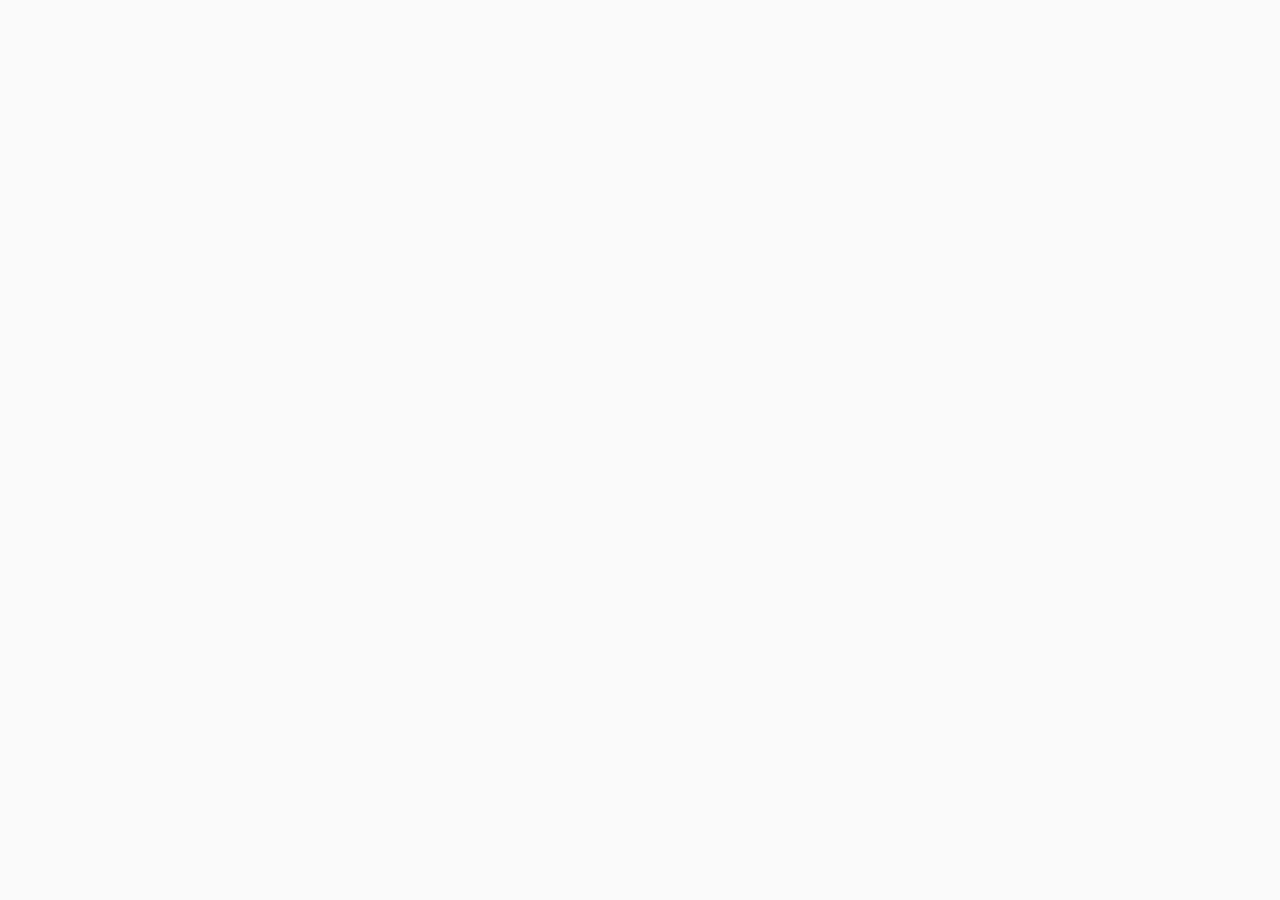
==== index.html @ c3930251 "Initial project scaffold — SG Broker Exam Study App Vanilla JS SPA for studying Singapore insurance " ====
<!DOCTYPE html>
<html lang="en">
<head>
  <meta charset="UTF-8">
  <meta name="viewport" content="width=device-width, initial-scale=1.0, user-scalable=no">
  <meta name="robots" content="noindex, nofollow">
  <title>SG Broker Exam — BCP & ComGI Study App</title>
  <link rel="stylesheet" href="css/themes.css">
  <link rel="stylesheet" href="css/main.css">
  <link rel="stylesheet" href="css/components.css">
  <link rel="stylesheet" href="css/quiz.css">
  <link rel="stylesheet" href="css/records.css">
  <link rel="stylesheet" href="css/mrt.css">
</head>
<body>
  <div id="app"></div>

  <!-- Core -->
  <script type="module" src="js/app.js"></script>
</body>
</html>
---- css/themes.css ----
/* ===== Color Tokens ===== */
:root {
  /* Singapore-inspired palette */
  --c-primary: #e4002b;      /* SG red */
  --c-primary-light: #ff3d5a;
  --c-primary-dark: #b80023;
  --c-accent: #009cde;       /* Merlion water blue */
  --c-accent-light: #4db8e8;
  --c-gold: #f5a623;         /* Hawker reward gold */
  --c-success: #28a745;
  --c-danger: #dc3545;
  --c-warning: #ffc107;

  /* Neutrals */
  --c-bg: #fafafa;
  --c-surface: #ffffff;
  --c-surface-alt: #f0f2f5;
  --c-text: #1a1a2e;
  --c-text-secondary: #555;
  --c-border: #ddd;
  --c-shadow: rgba(0,0,0,0.08);

  /* MRT line colors */
  --mrt-red: #e4002b;
  --mrt-green: #009645;
  --mrt-purple: #9e28b4;
  --mrt-yellow: #faa61a;
  --mrt-blue: #005da2;
  --mrt-brown: #9d5b25;

  /* Spacing */
  --sp-xs: 4px;
  --sp-sm: 8px;
  --sp-md: 16px;
  --sp-lg: 24px;
  --sp-xl: 32px;

  /* Radius */
  --radius: 8px;
  --radius-lg: 16px;

  /* Transition */
  --transition: 0.2s ease;
}

/* Dark mode */
[data-theme="dark"] {
  --c-bg: #0f0f1a;
  --c-surface: #1a1a2e;
  --c-surface-alt: #25253e;
  --c-text: #e8e8f0;
  --c-text-secondary: #aaa;
  --c-border: #333;
  --c-shadow: rgba(0,0,0,0.3);
}
---- css/main.css ----
/* ===== Reset & Base ===== */
*, *::before, *::after { box-sizing: border-box; margin: 0; padding: 0; }

body {
  font-family: 'Segoe UI', -apple-system, BlinkMacSystemFont, sans-serif;
  background: var(--c-bg);
  color: var(--c-text);
  line-height: 1.6;
  min-height: 100dvh;
  user-select: none;
  -webkit-user-select: none;
}

input, textarea, select { user-select: text; -webkit-user-select: text; }

#app {
  max-width: 480px;
  margin: 0 auto;
  padding: var(--sp-md);
  padding-bottom: 80px;
}

a { color: var(--c-accent); text-decoration: none; }

/* ===== Typography ===== */
h1 { font-size: 1.5rem; font-weight: 700; margin-bottom: var(--sp-md); }
h2 { font-size: 1.2rem; font-weight: 600; margin-bottom: var(--sp-sm); }
h3 { font-size: 1rem; font-weight: 600; margin-bottom: var(--sp-xs); }

/* ===== Buttons ===== */
.btn {
  display: inline-flex;
  align-items: center;
  justify-content: center;
  gap: var(--sp-xs);
  padding: var(--sp-sm) var(--sp-md);
  border: none;
  border-radius: var(--radius);
  font-size: 1rem;
  font-weight: 600;
  cursor: pointer;
  transition: background var(--transition), transform var(--transition);
}
.btn:active { transform: scale(0.97); }

.btn--primary { background: var(--c-primary); color: #fff; }
.btn--primary:hover { background: var(--c-primary-dark); }

.btn--accent { background: var(--c-accent); color: #fff; }

.btn--outline {
  background: transparent;
  border: 2px solid var(--c-border);
  color: var(--c-text);
}

.btn--block { display: flex; width: 100%; }

.btn--back {
  background: none;
  border: none;
  color: var(--c-text-secondary);
  font-size: 0.9rem;
  padding: var(--sp-xs) 0;
  cursor: pointer;
}

/* ===== Cards ===== */
.card {
  background: var(--c-surface);
  border-radius: var(--radius-lg);
  padding: var(--sp-lg);
  box-shadow: 0 2px 8px var(--c-shadow);
  margin-bottom: var(--sp-md);
}

/* ===== Utility ===== */
.text-center { text-align: center; }
.text-secondary { color: var(--c-text-secondary); }
.text-sm { font-size: 0.85rem; }
.mt-sm { margin-top: var(--sp-sm); }
.mt-md { margin-top: var(--sp-md); }
.mt-lg { margin-top: var(--sp-lg); }
.mb-md { margin-bottom: var(--sp-md); }
.gap-sm { gap: var(--sp-sm); }
.flex-col { display: flex; flex-direction: column; }
.flex-row { display: flex; flex-direction: row; align-items: center; }
.hidden { display: none !important; }
---- css/components.css ----
/* ===== Toast ===== */
.toast-container {
  position: fixed;
  top: var(--sp-md);
  left: 50%;
  transform: translateX(-50%);
  z-index: 9999;
  display: flex;
  flex-direction: column;
  gap: var(--sp-sm);
  pointer-events: none;
}
.toast {
  background: var(--c-surface);
  color: var(--c-text);
  padding: var(--sp-sm) var(--sp-md);
  border-radius: var(--radius);
  box-shadow: 0 4px 12px var(--c-shadow);
  font-size: 0.9rem;
  opacity: 0;
  transform: translateY(-10px);
  transition: opacity 0.3s, transform 0.3s;
}
.toast--visible { opacity: 1; transform: translateY(0); }
.toast--success { border-left: 4px solid var(--c-success); }
.toast--error { border-left: 4px solid var(--c-danger); }
.toast--info { border-left: 4px solid var(--c-accent); }

/* ===== Modal ===== */
.modal-overlay {
  position: fixed;
  inset: 0;
  background: rgba(0,0,0,0.5);
  display: flex;
  align-items: center;
  justify-content: center;
  z-index: 1000;
  padding: var(--sp-md);
}
.modal {
  background: var(--c-surface);
  border-radius: var(--radius-lg);
  padding: var(--sp-lg);
  max-width: 400px;
  width: 100%;
  max-height: 80vh;
  overflow-y: auto;
}
.modal__title { font-size: 1.1rem; font-weight: 700; margin-bottom: var(--sp-md); }
.modal__actions { display: flex; gap: var(--sp-sm); margin-top: var(--sp-lg); justify-content: flex-end; }

/* ===== Timer Bar ===== */
.timer-bar {
  width: 100%;
  height: 4px;
  background: var(--c-surface-alt);
  border-radius: 2px;
  overflow: hidden;
  margin-bottom: var(--sp-sm);
}
.timer-bar__fill {
  height: 100%;
  background: var(--c-accent);
  transition: width 1s linear;
  border-radius: 2px;
}
.timer-bar__fill--warning { background: var(--c-warning); }
.timer-bar__fill--danger { background: var(--c-danger); }

/* ===== Progress Bar ===== */
.progress-bar {
  width: 100%;
  height: 8px;
  background: var(--c-surface-alt);
  border-radius: 4px;
  overflow: hidden;
}
.progress-bar__fill {
  height: 100%;
  background: var(--c-success);
  border-radius: 4px;
  transition: width var(--transition);
}

/* ===== Choice Grid (MCQ) ===== */
.choice-grid {
  display: flex;
  flex-direction: column;
  gap: var(--sp-sm);
  margin-top: var(--sp-md);
}
.choice-btn {
  display: flex;
  align-items: flex-start;
  gap: var(--sp-sm);
  padding: var(--sp-md);
  background: var(--c-surface);
  border: 2px solid var(--c-border);
  border-radius: var(--radius);
  cursor: pointer;
  text-align: left;
  font-size: 0.95rem;
  transition: border-color var(--transition), background var(--transition);
}
.choice-btn:hover { border-color: var(--c-accent); }
.choice-btn__label {
  flex-shrink: 0;
  width: 28px;
  height: 28px;
  display: flex;
  align-items: center;
  justify-content: center;
  border-radius: 50%;
  background: var(--c-surface-alt);
  font-weight: 700;
  font-size: 0.85rem;
}
.choice-btn--correct {
  border-color: var(--c-success);
  background: rgba(40,167,69,0.08);
}
.choice-btn--correct .choice-btn__label { background: var(--c-success); color: #fff; }
.choice-btn--wrong {
  border-color: var(--c-danger);
  background: rgba(220,53,69,0.08);
}
.choice-btn--wrong .choice-btn__label { background: var(--c-danger); color: #fff; }
.choice-btn--disabled { pointer-events: none; opacity: 0.7; }

/* ===== Hawker Collection ===== */
.hawker-grid {
  display: grid;
  grid-template-columns: repeat(4, 1fr);
  gap: var(--sp-sm);
}
.hawker-item {
  display: flex;
  flex-direction: column;
  align-items: center;
  gap: var(--sp-xs);
  padding: var(--sp-sm);
  border-radius: var(--radius);
  background: var(--c-surface-alt);
  font-size: 0.75rem;
  text-align: center;
  transition: transform var(--transition);
}
.hawker-item--locked { opacity: 0.3; filter: grayscale(1); }
.hawker-item__icon { font-size: 2rem; }

/* ===== Trivia Card ===== */
.trivia-card {
  background: linear-gradient(135deg, var(--c-accent), #006b9e);
  color: #fff;
  border-radius: var(--radius-lg);
  padding: var(--sp-md);
  margin-bottom: var(--sp-md);
}
.trivia-card__label {
  font-size: 0.7rem;
  text-transform: uppercase;
  letter-spacing: 1px;
  opacity: 0.8;
  margin-bottom: var(--sp-xs);
}
.trivia-card__text { font-size: 0.95rem; line-height: 1.5; }

/* ===== Glossary List ===== */
.glossary-list { list-style: none; }
.glossary-item {
  padding: var(--sp-sm) 0;
  border-bottom: 1px solid var(--c-border);
}
.glossary-item__term { font-weight: 700; color: var(--c-primary); }
.glossary-item__def { font-size: 0.9rem; color: var(--c-text-secondary); margin-top: 2px; }
.glossary-item__jp { font-size: 0.85rem; color: var(--c-accent); margin-top: 2px; }

/* ===== Search Box ===== */
.search-box {
  width: 100%;
  padding: var(--sp-sm) var(--sp-md);
  border: 2px solid var(--c-border);
  border-radius: var(--radius);
  font-size: 1rem;
  background: var(--c-surface);
  color: var(--c-text);
  outline: none;
  transition: border-color var(--transition);
}
.search-box:focus { border-color: var(--c-accent); }
---- css/quiz.css ----
/* ===== Quiz Screen ===== */
.quiz-header {
  display: flex;
  align-items: center;
  justify-content: space-between;
  margin-bottom: var(--sp-sm);
}
.quiz-header__module {
  font-size: 0.75rem;
  font-weight: 700;
  text-transform: uppercase;
  letter-spacing: 1px;
  padding: 2px 8px;
  border-radius: 4px;
  color: #fff;
}
.quiz-header__module--bcp { background: var(--mrt-blue); }
.quiz-header__module--comgi { background: var(--mrt-red); }

.quiz-header__count {
  font-size: 0.85rem;
  color: var(--c-text-secondary);
}

.quiz-question {
  font-size: 1.05rem;
  line-height: 1.6;
  margin: var(--sp-md) 0;
}

.quiz-topic {
  font-size: 0.8rem;
  color: var(--c-text-secondary);
  margin-bottom: var(--sp-xs);
}

/* ===== Explanation Panel ===== */
.explanation {
  margin-top: var(--sp-md);
  padding: var(--sp-md);
  border-radius: var(--radius);
  background: var(--c-surface-alt);
  font-size: 0.9rem;
  line-height: 1.6;
}
.explanation__title {
  font-weight: 700;
  margin-bottom: var(--sp-sm);
  display: flex;
  align-items: center;
  gap: var(--sp-xs);
}
.explanation__jp-comparison {
  margin-top: var(--sp-sm);
  padding-top: var(--sp-sm);
  border-top: 1px dashed var(--c-border);
  color: var(--c-accent);
  font-size: 0.85rem;
}
.explanation__jp-comparison::before {
  content: 'JP ';
  font-weight: 700;
}
.explanation__keywords {
  margin-top: var(--sp-sm);
  display: flex;
  flex-wrap: wrap;
  gap: var(--sp-xs);
}
.keyword-tag {
  font-size: 0.75rem;
  padding: 2px 8px;
  border-radius: 12px;
  background: var(--c-accent);
  color: #fff;
}

/* ===== Result Screen ===== */
.result-score {
  font-size: 3rem;
  font-weight: 800;
  text-align: center;
  margin: var(--sp-lg) 0;
}
.result-score--pass { color: var(--c-success); }
.result-score--fail { color: var(--c-danger); }

.result-breakdown {
  display: grid;
  grid-template-columns: 1fr 1fr;
  gap: var(--sp-sm);
  margin: var(--sp-md) 0;
}
.result-stat {
  text-align: center;
  padding: var(--sp-sm);
  border-radius: var(--radius);
  background: var(--c-surface-alt);
}
.result-stat__value { font-size: 1.5rem; font-weight: 700; }
.result-stat__label { font-size: 0.8rem; color: var(--c-text-secondary); }

/* ===== Mock Exam Timer ===== */
.exam-timer {
  position: fixed;
  top: 0;
  left: 0;
  right: 0;
  background: var(--c-surface);
  padding: var(--sp-sm) var(--sp-md);
  display: flex;
  align-items: center;
  justify-content: space-between;
  box-shadow: 0 2px 8px var(--c-shadow);
  z-index: 100;
  max-width: 480px;
  margin: 0 auto;
}
.exam-timer__time {
  font-size: 1.2rem;
  font-weight: 700;
  font-variant-numeric: tabular-nums;
}
.exam-timer__time--warning { color: var(--c-warning); }
.exam-timer__time--danger { color: var(--c-danger); animation: pulse 1s infinite; }

@keyframes pulse { 50% { opacity: 0.5; } }
---- css/records.css ----
/* ===== Records Screen ===== */
.stats-grid {
  display: grid;
  grid-template-columns: repeat(3, 1fr);
  gap: var(--sp-sm);
  margin-bottom: var(--sp-md);
}
.stat-card {
  text-align: center;
  padding: var(--sp-sm);
  border-radius: var(--radius);
  background: var(--c-surface);
  box-shadow: 0 1px 4px var(--c-shadow);
}
.stat-card__value { font-size: 1.3rem; font-weight: 700; }
.stat-card__label { font-size: 0.75rem; color: var(--c-text-secondary); }

/* ===== Topic Table ===== */
.topic-table {
  width: 100%;
  border-collapse: collapse;
  font-size: 0.85rem;
}
.topic-table th {
  text-align: left;
  padding: var(--sp-sm);
  border-bottom: 2px solid var(--c-border);
  color: var(--c-text-secondary);
  font-weight: 600;
}
.topic-table td {
  padding: var(--sp-sm);
  border-bottom: 1px solid var(--c-border);
}
.topic-table tr:hover { background: var(--c-surface-alt); }

.accuracy-bar {
  display: inline-block;
  width: 60px;
  height: 6px;
  background: var(--c-surface-alt);
  border-radius: 3px;
  overflow: hidden;
  vertical-align: middle;
  margin-left: var(--sp-xs);
}
.accuracy-bar__fill {
  height: 100%;
  border-radius: 3px;
  background: var(--c-success);
}
---- css/mrt.css ----
/* ===== MRT Progress Map ===== */
.mrt-map {
  padding: var(--sp-md) 0;
}
.mrt-line {
  margin-bottom: var(--sp-lg);
}
.mrt-line__header {
  display: flex;
  align-items: center;
  gap: var(--sp-sm);
  margin-bottom: var(--sp-sm);
}
.mrt-line__color {
  width: 12px;
  height: 12px;
  border-radius: 50%;
}
.mrt-line__name {
  font-weight: 700;
  font-size: 0.9rem;
}
.mrt-line__progress {
  font-size: 0.8rem;
  color: var(--c-text-secondary);
  margin-left: auto;
}

.mrt-stations {
  display: flex;
  align-items: center;
  position: relative;
  padding-left: 12px;
}

.mrt-track {
  position: absolute;
  left: 17px;
  top: 0;
  bottom: 0;
  width: 4px;
  background: var(--c-border);
  border-radius: 2px;
}
.mrt-track__fill {
  width: 100%;
  border-radius: 2px;
  transition: height 0.5s ease;
}

.mrt-station {
  display: flex;
  align-items: center;
  gap: var(--sp-sm);
  padding: var(--sp-sm) 0;
  padding-left: 24px;
  position: relative;
}
.mrt-station__dot {
  position: absolute;
  left: 12px;
  width: 14px;
  height: 14px;
  border-radius: 50%;
  border: 3px solid var(--c-border);
  background: var(--c-bg);
  z-index: 1;
}
.mrt-station--completed .mrt-station__dot {
  border-color: currentColor;
  background: currentColor;
}
.mrt-station--current .mrt-station__dot {
  border-color: currentColor;
  background: var(--c-bg);
  box-shadow: 0 0 0 4px rgba(0,0,0,0.1);
}
.mrt-station__name {
  font-size: 0.85rem;
  font-weight: 500;
}
.mrt-station__accuracy {
  font-size: 0.75rem;
  color: var(--c-text-secondary);
  margin-left: auto;
}
.mrt-station--completed .mrt-station__name { font-weight: 700; }
.mrt-station--locked .mrt-station__name { color: var(--c-text-secondary); }

/* Vertical layout for stations */
.mrt-stations--vertical {
  flex-direction: column;
  align-items: stretch;
}
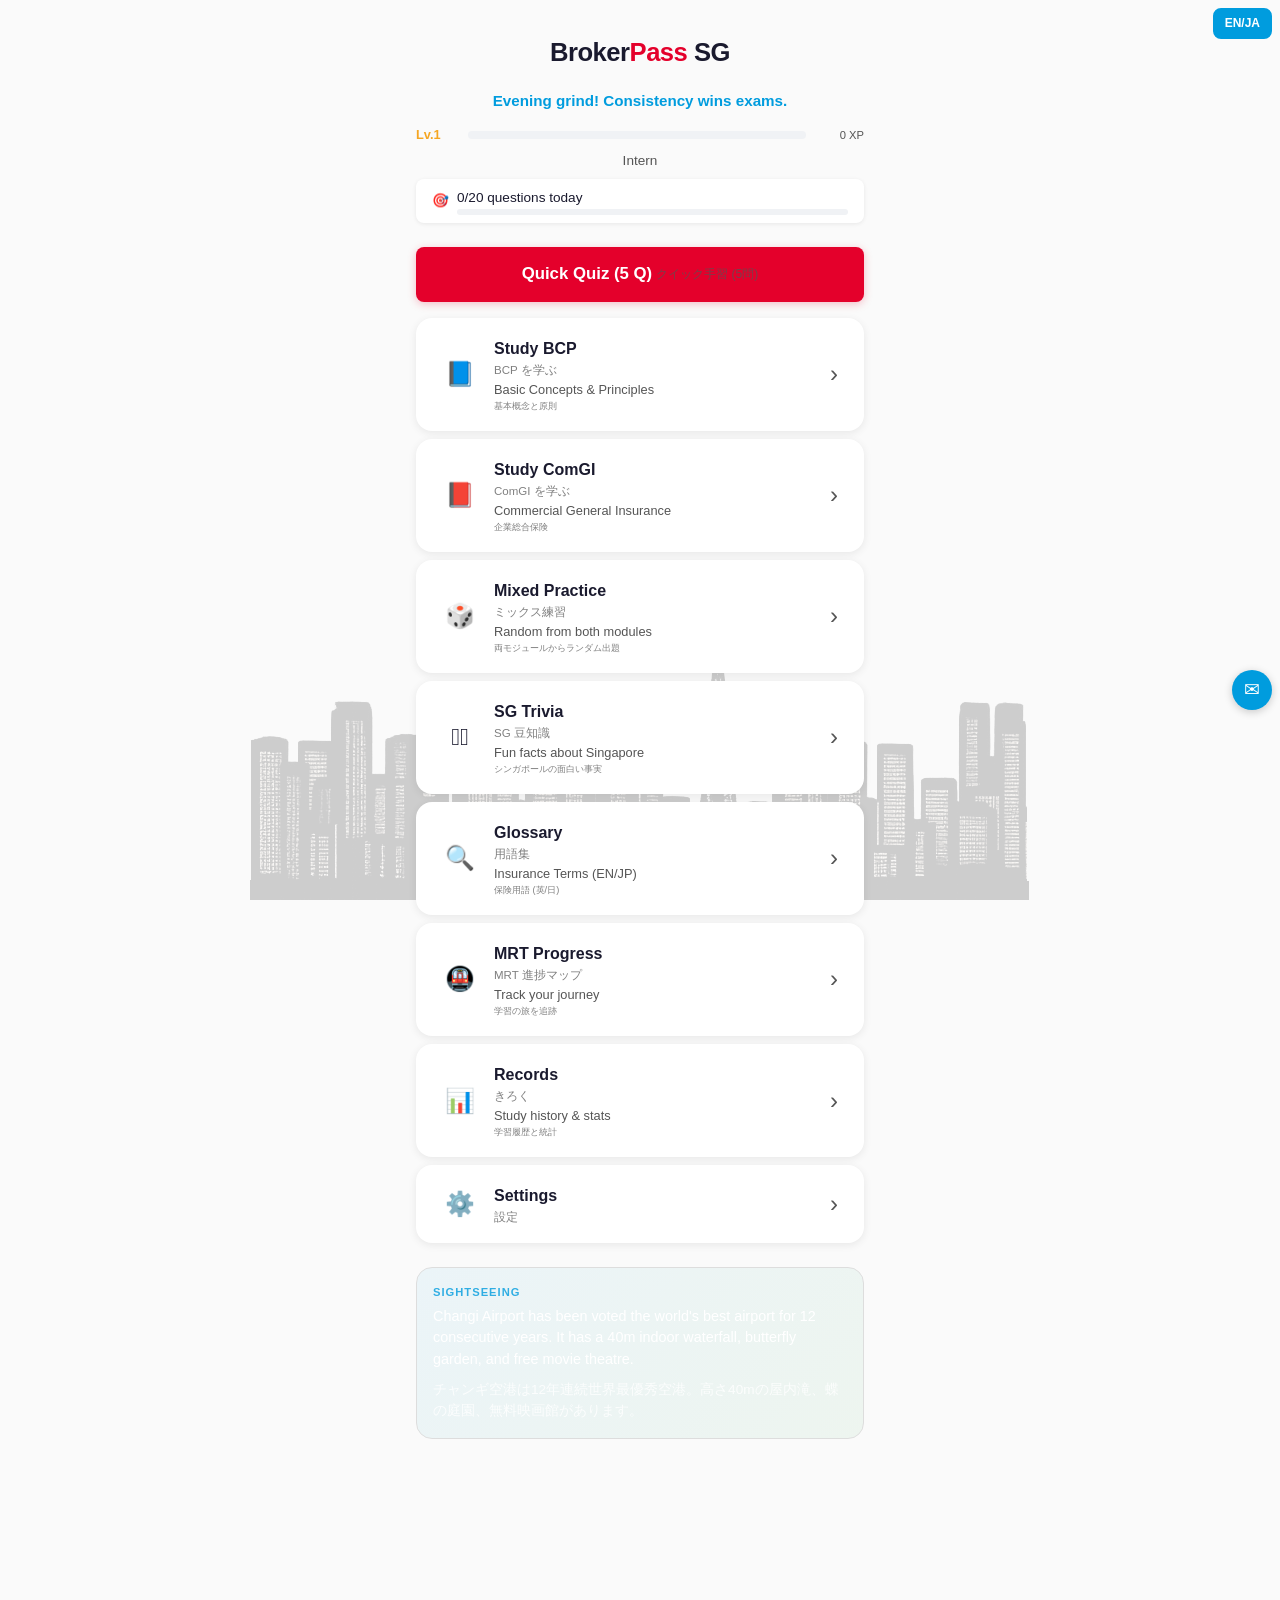
==== commit 2fcd3d92: "大規模アップデート: UI刷新・機能追加・画像演出 - 背景をSVGからPNGシルエット画像に差し替え（SG/東京スカイライン） - 飛行機・タンカーもPNG画像化、フェードイン/アウト切り替え - " ====
--- a/index.html
+++ b/index.html
@@ -11,6 +11,7 @@
   <link rel="stylesheet" href="css/quiz.css">
   <link rel="stylesheet" href="css/records.css">
   <link rel="stylesheet" href="css/mrt.css">
+  <link rel="stylesheet" href="css/cityscape.css">
 </head>
 <body>
   <div id="app"></div>
--- a/css/themes.css
+++ b/css/themes.css
@@ -43,13 +43,310 @@
   --transition: 0.2s ease;
 }
 
-/* Dark mode */
+/* ===== Dark mode — Singapore night ===== */
 [data-theme="dark"] {
-  --c-bg: #0f0f1a;
-  --c-surface: #1a1a2e;
-  --c-surface-alt: #25253e;
-  --c-text: #e8e8f0;
-  --c-text-secondary: #aaa;
-  --c-border: #333;
-  --c-shadow: rgba(0,0,0,0.3);
-}
+  --c-bg: #0d0d1a;
+  --c-surface: #1a1a30;
+  --c-surface-alt: #252540;
+  --c-text: #eeeef6;
+  --c-text-secondary: #a0a0c0;
+  --c-border: #404068;
+  --c-shadow: rgba(0,0,0,0.5);
+
+  /* Brighter accents for dark bg contrast */
+  --c-primary: #ff4070;
+  --c-primary-light: #ff6090;
+  --c-primary-dark: #d42050;
+  --c-accent: #50ccff;
+  --c-accent-light: #80ddff;
+  --c-success: #50e088;
+  --c-danger: #ff5555;
+  --c-warning: #ffdd44;
+  --c-gold: #ffc840;
+
+  /* MRT colors brighter for dark */
+  --mrt-blue: #4090d0;
+  --mrt-red: #ff4060;
+}
+
+/* ===== CARDS — clear layering above background ===== */
+[data-theme="dark"] .card,
+[data-theme="dark"] .menu-card {
+  border: 1px solid var(--c-border);
+  box-shadow: 0 2px 12px rgba(0,0,0,0.5);
+  background: var(--c-surface);
+}
+
+[data-theme="dark"] .stat-card {
+  border: 1px solid var(--c-border);
+  box-shadow: 0 2px 8px rgba(0,0,0,0.4);
+  background: var(--c-surface);
+}
+
+/* ===== MODE CARDS (Study mode select) ===== */
+[data-theme="dark"] .mode-card {
+  border-color: var(--c-border);
+}
+[data-theme="dark"] .mode-card__title { color: #fff; }
+[data-theme="dark"] .mode-card__subtitle { color: var(--c-text-secondary); }
+@media (hover: hover) {
+  [data-theme="dark"] .mode-card:hover {
+    border-color: var(--c-accent);
+    box-shadow: 0 4px 20px rgba(80, 204, 255, 0.15);
+  }
+}
+
+/* ===== MENU CARDS ===== */
+[data-theme="dark"] .menu-card__title { color: #fff; }
+[data-theme="dark"] .menu-card__subtitle { color: var(--c-text-secondary); }
+[data-theme="dark"] .menu-card__arrow { color: var(--c-text-secondary); }
+@media (hover: hover) {
+  [data-theme="dark"] .menu-card:hover {
+    border-color: var(--c-accent);
+    box-shadow: 0 4px 20px rgba(80, 204, 255, 0.15);
+  }
+}
+
+/* ===== BUTTONS ===== */
+[data-theme="dark"] .btn--outline {
+  border-color: var(--c-border);
+  color: var(--c-text);
+}
+@media (hover: hover) {
+  [data-theme="dark"] .btn--outline:hover {
+    border-color: var(--c-accent);
+    color: var(--c-accent);
+    background: rgba(80, 204, 255, 0.08);
+  }
+}
+[data-theme="dark"] .btn--primary {
+  box-shadow: 0 2px 16px rgba(255, 64, 112, 0.3);
+}
+[data-theme="dark"] .btn--back {
+  color: var(--c-text-secondary);
+}
+
+/* ===== CHOICE BUTTONS (Quiz MCQ) ===== */
+[data-theme="dark"] .choice-btn {
+  border-color: var(--c-border);
+  background: var(--c-surface);
+  color: var(--c-text);
+}
+[data-theme="dark"] .choice-btn__label {
+  background: var(--c-border);
+  color: #fff;
+}
+@media (hover: hover) {
+  [data-theme="dark"] .choice-btn:hover {
+    border-color: var(--c-accent);
+    background: rgba(80, 204, 255, 0.06);
+    box-shadow: 0 4px 16px rgba(80, 204, 255, 0.12);
+  }
+  [data-theme="dark"] .choice-btn:hover .choice-btn__label {
+    background: var(--c-accent);
+  }
+}
+[data-theme="dark"] .choice-btn--correct {
+  border-color: var(--c-success);
+  border-width: 3px;
+  background: rgba(80, 224, 136, 0.15);
+  box-shadow: 0 0 0 3px rgba(80, 224, 136, 0.2), 0 4px 12px rgba(80, 224, 136, 0.15);
+}
+[data-theme="dark"] .choice-btn--wrong {
+  border-color: var(--c-danger);
+  border-width: 3px;
+  background: rgba(255, 85, 85, 0.15);
+  box-shadow: 0 0 0 3px rgba(255, 85, 85, 0.2), 0 4px 12px rgba(255, 85, 85, 0.15);
+}
+[data-theme="dark"] .choice-btn--disabled { opacity: 0.3; }
+[data-theme="dark"] .choice-btn--disabled.choice-btn--correct,
+[data-theme="dark"] .choice-btn--disabled.choice-btn--wrong { opacity: 1; }
+
+/* ===== TRIVIA CARD ===== */
+[data-theme="dark"] .trivia-card {
+  background: var(--c-surface);
+  border: 1px solid var(--c-border);
+  color: var(--c-text);
+}
+[data-theme="dark"] .trivia-card__label { color: var(--c-accent); }
+
+/* ===== INPUTS / SELECT ===== */
+[data-theme="dark"] .search-box {
+  border-color: var(--c-border);
+  background: var(--c-surface);
+  color: var(--c-text);
+}
+[data-theme="dark"] .search-box:focus {
+  border-color: var(--c-accent);
+  box-shadow: 0 0 0 2px rgba(80, 204, 255, 0.15);
+}
+[data-theme="dark"] select.search-box option {
+  background: var(--c-surface);
+  color: var(--c-text);
+}
+
+/* ===== TIMER / PROGRESS BARS ===== */
+[data-theme="dark"] .timer-bar { background: var(--c-surface-alt); }
+[data-theme="dark"] .progress-bar { background: var(--c-surface-alt); }
+[data-theme="dark"] .accuracy-bar { background: var(--c-surface-alt); }
+
+/* ===== EXPLANATION PANEL ===== */
+[data-theme="dark"] .explanation {
+  background: var(--c-surface-alt);
+  border: 1px solid var(--c-border);
+  color: var(--c-text);
+}
+
+/* ===== GLOSSARY ===== */
+[data-theme="dark"] .glossary-item { border-bottom-color: var(--c-border); }
+[data-theme="dark"] .glossary-item__term { color: var(--c-accent); }
+[data-theme="dark"] .glossary-section-header {
+  color: var(--c-accent);
+  border-bottom-color: var(--c-accent);
+}
+
+/* ===== TOPIC TABLE ===== */
+[data-theme="dark"] .topic-table th { border-color: var(--c-border); color: var(--c-text-secondary); }
+[data-theme="dark"] .topic-table td { border-color: var(--c-border); color: var(--c-text); }
+[data-theme="dark"] .topic-table tr:hover { background: var(--c-surface-alt); }
+
+/* ===== RESULT STATS ===== */
+[data-theme="dark"] .result-stat {
+  background: var(--c-surface);
+  border: 1px solid var(--c-border);
+}
+[data-theme="dark"] .result-stat__value { color: var(--c-text); }
+
+/* ===== RESUME BANNER ===== */
+[data-theme="dark"] .resume-banner {
+  background: linear-gradient(135deg, rgba(80, 204, 255, 0.15), rgba(0, 107, 158, 0.15));
+  border: 1px solid var(--c-accent);
+}
+
+/* ===== HOME TITLE ===== */
+[data-theme="dark"] .home-title { color: var(--c-text); }
+[data-theme="dark"] .home-title__accent { color: var(--c-primary); }
+[data-theme="dark"] .home-greeting { color: var(--c-accent); }
+
+/* ===== ENCOURAGEMENT ===== */
+[data-theme="dark"] .encouragement--correct {
+  background: rgba(80, 224, 136, 0.12);
+  color: var(--c-success);
+}
+[data-theme="dark"] .encouragement--wrong {
+  background: rgba(80, 204, 255, 0.12);
+  color: var(--c-accent);
+}
+
+/* ===== JP TOGGLE ===== */
+[data-theme="dark"] .jp-toggle {
+  border-color: var(--c-accent);
+  background: var(--c-accent);
+}
+[data-theme="dark"] .jp-toggle--off {
+  background: var(--c-surface);
+  color: var(--c-accent);
+  border-color: var(--c-accent);
+}
+
+/* ===== KEYWORD TAGS ===== */
+[data-theme="dark"] .keyword-tag { background: var(--c-accent); color: #fff; }
+[data-theme="dark"] .keyword-tag--bookmarked { background: var(--c-gold); color: #fff; }
+[data-theme="dark"] .keyword-highlight { color: var(--c-accent); border-bottom-color: var(--c-accent); }
+
+/* ===== BOOKMARKS ===== */
+[data-theme="dark"] .btn-bookmark {
+  border-color: var(--c-border);
+  color: var(--c-text-secondary);
+}
+[data-theme="dark"] .btn-bookmark--active {
+  color: var(--c-gold);
+  border-color: var(--c-gold);
+  background: rgba(255, 200, 64, 0.1);
+}
+[data-theme="dark"] .btn-bookmark-star { color: var(--c-border); }
+[data-theme="dark"] .btn-bookmark-star--active { color: var(--c-gold); }
+
+/* ===== QUIZ HEADER ===== */
+[data-theme="dark"] .quiz-header__module--bcp { background: var(--mrt-blue); color: #fff; }
+[data-theme="dark"] .quiz-header__module--comgi { background: var(--mrt-red); color: #fff; }
+[data-theme="dark"] .quiz-header__count { color: var(--c-text-secondary); }
+[data-theme="dark"] .quiz-topic { color: var(--c-text-secondary); }
+[data-theme="dark"] .quiz-question { color: var(--c-text); }
+[data-theme="dark"] .quiz-home-btn { color: var(--c-text-secondary); }
+[data-theme="dark"] .quiz-home-btn:hover { background: var(--c-surface-alt); }
+
+/* ===== EXAM TIMER (fixed header) ===== */
+[data-theme="dark"] .exam-timer {
+  background: var(--c-surface);
+  border-bottom: 1px solid var(--c-border);
+  box-shadow: 0 2px 12px rgba(0,0,0,0.5);
+}
+
+/* ===== MODAL ===== */
+[data-theme="dark"] .modal-overlay { background: rgba(0,0,0,0.7); }
+[data-theme="dark"] .modal {
+  background: var(--c-surface);
+  border: 1px solid var(--c-border);
+  box-shadow: 0 8px 32px rgba(0,0,0,0.6);
+}
+
+/* ===== TOAST ===== */
+[data-theme="dark"] .toast {
+  background: var(--c-surface-alt);
+  border: 1px solid var(--c-border);
+  box-shadow: 0 4px 16px rgba(0,0,0,0.5);
+}
+
+/* ===== TOGGLE ROW ===== */
+[data-theme="dark"] .toggle-row { border-bottom-color: var(--c-border); }
+
+/* ===== SEGMENTED CONTROL ===== */
+[data-theme="dark"] .seg-control {
+  background: var(--c-surface);
+  border: 1px solid var(--c-border);
+}
+[data-theme="dark"] .seg-control__item { color: var(--c-text-secondary); }
+[data-theme="dark"] .seg-control__item--active {
+  background: var(--c-accent);
+  color: #fff;
+  box-shadow: 0 2px 8px rgba(80, 204, 255, 0.2);
+}
+[data-theme="dark"] .seg-control__item:not(.seg-control__item--active):hover {
+  color: var(--c-text);
+  background: rgba(255,255,255,0.05);
+}
+
+/* ===== HAWKER ITEMS ===== */
+[data-theme="dark"] .hawker-item {
+  background: var(--c-surface);
+  border: 1px solid var(--c-border);
+}
+
+/* ===== MRT PROGRESS MAP ===== */
+[data-theme="dark"] .mrt-track { background: var(--c-border); }
+[data-theme="dark"] .mrt-station__dot {
+  border-color: var(--c-border);
+  background: var(--c-bg);
+}
+[data-theme="dark"] .mrt-station--current .mrt-station__dot {
+  box-shadow: 0 0 0 4px rgba(255,255,255,0.08);
+}
+
+/* ===== HEADINGS ===== */
+[data-theme="dark"] h1,
+[data-theme="dark"] h2,
+[data-theme="dark"] h3 {
+  color: var(--c-text);
+}
+
+/* ===== A-Z BAR ===== */
+[data-theme="dark"] .az-bar__letter { color: var(--c-text-secondary); }
+[data-theme="dark"] .az-bar__letter--active {
+  background: var(--c-accent);
+  color: #fff;
+}
+[data-theme="dark"] .az-bar__letter:not(.az-bar__letter--disabled):hover {
+  background: var(--c-surface-alt);
+  color: var(--c-text);
+}
--- a/css/main.css
+++ b/css/main.css
@@ -1,5 +1,6 @@
 /* ===== Reset & Base ===== */
 *, *::before, *::after { box-sizing: border-box; margin: 0; padding: 0; }
+button { color: inherit; font: inherit; }
 
 body {
   font-family: 'Segoe UI', -apple-system, BlinkMacSystemFont, sans-serif;
@@ -17,7 +18,9 @@
   max-width: 480px;
   margin: 0 auto;
   padding: var(--sp-md);
-  padding-bottom: 80px;
+  padding-bottom: 200px; /* extra space above cityscape (#23) */
+  position: relative;
+  z-index: 1;
 }
 
 a { color: var(--c-accent); text-decoration: none; }
@@ -26,6 +29,36 @@
 h1 { font-size: 1.5rem; font-weight: 700; margin-bottom: var(--sp-md); }
 h2 { font-size: 1.2rem; font-weight: 600; margin-bottom: var(--sp-sm); }
 h3 { font-size: 1rem; font-weight: 600; margin-bottom: var(--sp-xs); }
+
+/* ===== Home Title ===== */
+.home-title {
+  font-size: 1.6rem;
+  font-weight: 800;
+  letter-spacing: -0.5px;
+  color: var(--c-text);
+}
+.home-title__accent {
+  color: var(--c-primary);
+}
+.home-subtitle {
+  color: var(--c-text-secondary);
+  font-size: 0.85rem;
+  margin-top: 2px;
+}
+.home-greeting {
+  color: var(--c-accent);
+  font-weight: 600;
+  font-size: 0.95rem;
+  animation: fadeSlideUp 0.5s ease;
+}
+.home-takeda-msg {
+  color: var(--c-text-secondary);
+  font-size: 0.8rem;
+  margin-top: var(--sp-sm);
+  opacity: 0.7;
+  font-style: italic;
+  animation: fadeSlideUp 0.6s ease;
+}
 
 /* ===== Buttons ===== */
 .btn {
@@ -39,20 +72,47 @@
   font-size: 1rem;
   font-weight: 600;
   cursor: pointer;
-  transition: background var(--transition), transform var(--transition);
-}
-.btn:active { transform: scale(0.97); }
-
-.btn--primary { background: var(--c-primary); color: #fff; }
-.btn--primary:hover { background: var(--c-primary-dark); }
-
-.btn--accent { background: var(--c-accent); color: #fff; }
+  transition: background var(--transition), transform var(--transition), box-shadow var(--transition);
+}
+.btn:active { transform: scale(0.95); }
+
+.btn--primary {
+  background: var(--c-primary);
+  color: #fff;
+  box-shadow: 0 2px 8px rgba(228, 0, 43, 0.25);
+}
+@media (hover: hover) {
+  .btn--primary:hover {
+    background: var(--c-primary-dark);
+    box-shadow: 0 4px 16px rgba(228, 0, 43, 0.35);
+    transform: translateY(-1px);
+  }
+}
+
+.btn--accent {
+  background: var(--c-accent);
+  color: #fff;
+  box-shadow: 0 2px 8px rgba(0, 156, 222, 0.25);
+}
+@media (hover: hover) {
+  .btn--accent:hover {
+    box-shadow: 0 4px 16px rgba(0, 156, 222, 0.35);
+    transform: translateY(-1px);
+  }
+}
 
 .btn--outline {
   background: transparent;
   border: 2px solid var(--c-border);
   color: var(--c-text);
 }
+@media (hover: hover) {
+  .btn--outline:hover {
+    border-color: var(--c-accent);
+    color: var(--c-accent);
+    background: rgba(0, 156, 222, 0.05);
+  }
+}
 
 .btn--block { display: flex; width: 100%; }
 
@@ -63,6 +123,10 @@
   font-size: 0.9rem;
   padding: var(--sp-xs) 0;
   cursor: pointer;
+  transition: color var(--transition);
+}
+@media (hover: hover) {
+  .btn--back:hover { color: var(--c-accent); }
 }
 
 /* ===== Cards ===== */
@@ -72,6 +136,231 @@
   padding: var(--sp-lg);
   box-shadow: 0 2px 8px var(--c-shadow);
   margin-bottom: var(--sp-md);
+  transition: box-shadow var(--transition), transform var(--transition);
+}
+
+/* ===== Menu Cards (Home) ===== */
+.menu-card {
+  display: flex;
+  align-items: center;
+  gap: var(--sp-md);
+  width: 100%;
+  padding: var(--sp-md) var(--sp-lg);
+  background: var(--c-surface);
+  border: 2px solid transparent;
+  border-radius: var(--radius-lg);
+  box-shadow: 0 2px 8px var(--c-shadow);
+  cursor: pointer;
+  text-align: left;
+  transition: transform var(--transition), box-shadow var(--transition), border-color var(--transition);
+}
+@media (hover: hover) {
+  .menu-card:hover {
+    transform: translateY(-2px);
+    box-shadow: 0 6px 20px var(--c-shadow);
+    border-color: var(--c-accent);
+  }
+}
+.menu-card:active { transform: scale(0.98); }
+.menu-card__icon { font-size: 1.5rem; flex-shrink: 0; width: 36px; text-align: center; }
+.menu-card__text { flex: 1; min-width: 0; }
+.menu-card__title { font-weight: 700; font-size: 1rem; }
+.menu-card__subtitle { color: var(--c-text-secondary); font-size: 0.8rem; margin-top: 2px; }
+.menu-card__arrow {
+  font-size: 1.5rem;
+  color: var(--c-text-secondary);
+  transition: transform var(--transition), color var(--transition);
+}
+@media (hover: hover) {
+  .menu-card:hover .menu-card__arrow {
+    transform: translateX(4px);
+    color: var(--c-accent);
+  }
+}
+
+/* ===== Mode Cards (Study mode selection) ===== */
+.mode-card {
+  cursor: pointer;
+  text-align: left;
+  width: 100%;
+  border: 2px solid transparent;
+  transition: transform var(--transition), box-shadow var(--transition), border-color var(--transition);
+}
+.mode-card__title { font-weight: 700; font-size: 1rem; color: var(--c-text); }
+.mode-card__subtitle { color: var(--c-text-secondary); font-size: 0.85rem; margin-top: 2px; }
+@media (hover: hover) {
+  .mode-card:hover {
+    transform: translateY(-2px);
+    box-shadow: 0 6px 20px var(--c-shadow);
+    border-color: var(--c-accent);
+  }
+}
+.mode-card:active { transform: scale(0.98); }
+
+/* ===== Stat Cards ===== */
+.stats-grid {
+  display: grid;
+  grid-template-columns: repeat(3, 1fr);
+  gap: var(--sp-sm);
+}
+.stat-card {
+  text-align: center;
+  padding: var(--sp-md) var(--sp-sm);
+  border-radius: var(--radius-lg);
+  background: var(--c-surface);
+  box-shadow: 0 2px 8px var(--c-shadow);
+  transition: transform var(--transition);
+}
+@media (hover: hover) {
+  .stat-card:hover { transform: scale(1.05); }
+}
+.stat-card__value { font-size: 1.5rem; font-weight: 800; color: var(--c-primary); }
+.stat-card__label { font-size: 0.7rem; color: var(--c-text-secondary); margin-top: 2px; }
+
+/* ===== Encouragement Messages (Kataoka mode) ===== */
+.encouragement {
+  text-align: center;
+  font-weight: 700;
+  font-size: 0.95rem;
+  padding: var(--sp-sm) var(--sp-md);
+  border-radius: var(--radius);
+  animation: fadeSlideUp 0.4s ease;
+}
+.encouragement--correct {
+  color: var(--c-success);
+  background: rgba(40, 167, 69, 0.08);
+}
+.encouragement--wrong {
+  color: var(--c-accent);
+  background: rgba(0, 156, 222, 0.08);
+}
+
+/* ===== Toggle Row ===== */
+.toggle-row {
+  display: flex;
+  align-items: center;
+  justify-content: space-between;
+  padding: 10px 0;
+  cursor: pointer;
+  border-bottom: 1px solid var(--c-surface-alt);
+  transition: background var(--transition);
+}
+@media (hover: hover) {
+  .toggle-row:hover { background: var(--c-surface-alt); margin: 0 -8px; padding-left: 8px; padding-right: 8px; border-radius: var(--radius); }
+}
+
+/* ===== Page Transition (#1) ===== */
+#app {
+  animation: pageFadeIn 0.25s ease;
+}
+@keyframes pageFadeIn {
+  from { opacity: 0; transform: translateY(6px); }
+  to { opacity: 1; transform: translateY(0); }
+}
+
+/* ===== Card Entrance Animation (#8) ===== */
+.menu-card, .card, .mode-card, .stat-card, .trivia-card {
+  animation: cardEnter 0.3s ease both;
+}
+.menu-card:nth-child(1), .card:nth-child(1) { animation-delay: 0s; }
+.menu-card:nth-child(2), .card:nth-child(2) { animation-delay: 0.04s; }
+.menu-card:nth-child(3), .card:nth-child(3) { animation-delay: 0.08s; }
+.menu-card:nth-child(4), .card:nth-child(4) { animation-delay: 0.12s; }
+.menu-card:nth-child(5), .card:nth-child(5) { animation-delay: 0.16s; }
+.menu-card:nth-child(6), .card:nth-child(6) { animation-delay: 0.2s; }
+@keyframes cardEnter {
+  from { opacity: 0; transform: translateY(10px); }
+  to { opacity: 1; transform: translateY(0); }
+}
+
+/* ===== Focus States for Accessibility (#3) ===== */
+:focus-visible {
+  outline: 2px solid var(--c-accent);
+  outline-offset: 2px;
+  border-radius: var(--radius);
+}
+.btn:focus-visible, .choice-btn:focus-visible, .menu-card:focus-visible {
+  outline: 3px solid var(--c-accent);
+  outline-offset: 2px;
+  box-shadow: 0 0 0 4px rgba(0, 156, 222, 0.15);
+}
+
+/* ===== Responsive Font Sizing (#10) ===== */
+@media (max-width: 360px) {
+  h1 { font-size: 1.3rem; }
+  .home-title { font-size: 1.4rem; }
+  .quiz-question { font-size: 0.95rem; }
+  .choice-btn { font-size: 0.88rem; padding: var(--sp-sm); }
+  .stat-card__value { font-size: 1.2rem; }
+}
+
+/* ===== Animations ===== */
+@keyframes fadeSlideUp {
+  from { opacity: 0; transform: translateY(8px); }
+  to { opacity: 1; transform: translateY(0); }
+}
+
+/* ===== Onboarding Hint (#6) ===== */
+.onboarding-hint {
+  padding: var(--sp-md);
+  background: linear-gradient(135deg, rgba(0,156,222,0.1), rgba(40,167,69,0.1));
+  border-radius: var(--radius-lg);
+  border-left: 4px solid var(--c-accent);
+  animation: fadeSlideUp 0.5s ease;
+}
+.onboarding-hint__title {
+  font-weight: 700;
+  font-size: 1rem;
+  color: var(--c-accent);
+  margin-bottom: 4px;
+}
+.onboarding-hint__text {
+  font-size: 0.85rem;
+  color: var(--c-text-secondary);
+  line-height: 1.5;
+}
+
+/* ===== Home Countdown (#29) ===== */
+.home-countdown {
+  text-align: center;
+  padding: 4px 0;
+  color: var(--c-text-secondary);
+  font-size: 0.85rem;
+}
+.home-countdown__days {
+  font-size: 1.1rem;
+  font-weight: 800;
+  color: var(--c-primary);
+}
+.home-countdown__label {
+  font-weight: 500;
+}
+
+/* ===== Home Today Strip (#8) ===== */
+.home-today-strip {
+  display: flex;
+  justify-content: space-between;
+  padding: 6px 12px;
+  background: var(--c-surface);
+  border-radius: var(--radius);
+  font-size: 0.8rem;
+  color: var(--c-text-secondary);
+  box-shadow: 0 1px 4px var(--c-shadow);
+}
+
+/* ===== Home Progress (#10) ===== */
+.home-progress__bar {
+  height: 6px;
+  background: var(--c-surface-alt);
+  border-radius: 3px;
+  overflow: hidden;
+  margin-top: 4px;
+}
+.home-progress__fill {
+  height: 100%;
+  background: linear-gradient(90deg, var(--c-accent), var(--c-success));
+  border-radius: 3px;
+  transition: width 0.5s ease;
 }
 
 /* ===== Utility ===== */
@@ -86,3 +375,280 @@
 .flex-col { display: flex; flex-direction: column; }
 .flex-row { display: flex; flex-direction: row; align-items: center; }
 .hidden { display: none !important; }
+
+/* ===== Bilingual annotation (EN/JA mode) ===== */
+.bilingual-sub {
+  display: block;
+  font-size: 0.72em;
+  font-weight: 400;
+  color: var(--c-text-secondary);
+  opacity: 0.75;
+  margin-top: 1px;
+  line-height: 1.3;
+}
+
+/* ===== Loading Spinner (#46) ===== */
+.spinner {
+  display: inline-block;
+  width: 24px;
+  height: 24px;
+  border: 3px solid var(--c-border);
+  border-top-color: var(--c-accent);
+  border-radius: 50%;
+  animation: spin 0.7s linear infinite;
+}
+.spinner--lg { width: 40px; height: 40px; border-width: 4px; }
+@keyframes spin { to { transform: rotate(360deg); } }
+
+/* ===== Skeleton Loading (#2) ===== */
+.skeleton {
+  background: linear-gradient(90deg, var(--c-surface-alt) 25%, var(--c-surface) 50%, var(--c-surface-alt) 75%);
+  background-size: 200% 100%;
+  animation: shimmer 1.5s infinite;
+  border-radius: var(--radius);
+}
+.skeleton--text { height: 16px; margin-bottom: 8px; }
+.skeleton--card { height: 64px; margin-bottom: var(--sp-sm); }
+@keyframes shimmer { from { background-position: 200% 0; } to { background-position: -200% 0; } }
+
+/* ===== Confetti overlay (#6) ===== */
+.confetti-overlay {
+  position: fixed;
+  inset: 0;
+  z-index: 3000;
+  pointer-events: none;
+  overflow: hidden;
+}
+.confetti-piece {
+  position: absolute;
+  top: -10px;
+  width: 8px;
+  height: 12px;
+  border-radius: 2px;
+  animation: confettiFall linear forwards;
+}
+@keyframes confettiFall {
+  0% { transform: translateY(0) rotate(0deg); opacity: 1; }
+  100% { transform: translateY(100vh) rotate(720deg); opacity: 0; }
+}
+
+/* ===== Streak counter in quiz (#12) ===== */
+.quiz-streak {
+  display: inline-flex;
+  align-items: center;
+  gap: 4px;
+  padding: 2px 10px;
+  border-radius: 12px;
+  font-size: 0.8rem;
+  font-weight: 700;
+  color: var(--c-gold);
+  background: rgba(245, 166, 35, 0.12);
+  animation: fadeSlideUp 0.3s ease;
+}
+
+/* ===== Daily goal (#13) ===== */
+.daily-goal {
+  display: flex;
+  align-items: center;
+  gap: var(--sp-sm);
+  padding: var(--sp-sm) var(--sp-md);
+  background: var(--c-surface);
+  border-radius: var(--radius);
+  box-shadow: 0 1px 4px var(--c-shadow);
+  font-size: 0.85rem;
+}
+.daily-goal__bar {
+  flex: 1;
+  height: 6px;
+  background: var(--c-surface-alt);
+  border-radius: 3px;
+  overflow: hidden;
+}
+.daily-goal__fill {
+  height: 100%;
+  background: linear-gradient(90deg, var(--c-accent), var(--c-success));
+  border-radius: 3px;
+  transition: width 0.5s ease;
+}
+.daily-goal__text {
+  font-weight: 700;
+  font-size: 0.8rem;
+  color: var(--c-text-secondary);
+  white-space: nowrap;
+}
+
+/* ===== Achievement Badge (#31) ===== */
+.badge {
+  display: inline-flex;
+  align-items: center;
+  gap: 4px;
+  padding: 4px 10px;
+  border-radius: 12px;
+  font-size: 0.75rem;
+  font-weight: 700;
+  background: var(--c-surface-alt);
+  color: var(--c-text-secondary);
+}
+.badge--gold { background: rgba(245,166,35,0.15); color: var(--c-gold); }
+.badge--accent { background: rgba(0,156,222,0.12); color: var(--c-accent); }
+.badge--success { background: rgba(40,167,69,0.12); color: var(--c-success); }
+.badge--danger { background: rgba(220,53,69,0.1); color: var(--c-danger); }
+
+/* ===== Study Streak Calendar (#32) ===== */
+.streak-calendar {
+  display: grid;
+  grid-template-columns: repeat(7, 1fr);
+  gap: 3px;
+  margin-top: var(--sp-sm);
+}
+.streak-calendar__day {
+  aspect-ratio: 1;
+  border-radius: 3px;
+  background: var(--c-surface-alt);
+  min-width: 0;
+}
+.streak-calendar__day--active {
+  background: var(--c-success);
+}
+.streak-calendar__day--today {
+  outline: 2px solid var(--c-accent);
+  outline-offset: -1px;
+}
+
+/* ===== XP bar (#33) ===== */
+.xp-bar {
+  display: flex;
+  align-items: center;
+  gap: var(--sp-sm);
+  padding: var(--sp-xs) 0;
+}
+.xp-bar__level {
+  font-size: 0.8rem;
+  font-weight: 800;
+  color: var(--c-gold);
+  min-width: 44px;
+}
+.xp-bar__track {
+  flex: 1;
+  height: 8px;
+  background: var(--c-surface-alt);
+  border-radius: 4px;
+  overflow: hidden;
+}
+.xp-bar__fill {
+  height: 100%;
+  background: linear-gradient(90deg, var(--c-gold), var(--c-primary));
+  border-radius: 4px;
+  transition: width 0.5s ease;
+}
+.xp-bar__label {
+  font-size: 0.7rem;
+  color: var(--c-text-secondary);
+  min-width: 50px;
+  text-align: right;
+}
+
+/* ===== Share card (#43) ===== */
+.share-card {
+  padding: var(--sp-md);
+  background: linear-gradient(135deg, var(--c-primary), #b80023);
+  color: #fff;
+  border-radius: var(--radius-lg);
+  text-align: center;
+}
+.share-card__score { font-size: 2.5rem; font-weight: 800; }
+.share-card__sub { font-size: 0.85rem; opacity: 0.9; margin-top: var(--sp-xs); }
+
+/* ===== Keyboard hint (#41) ===== */
+.kbd-hint {
+  display: none;
+  font-size: 0.65rem;
+  font-weight: 700;
+  color: var(--c-text-secondary);
+  opacity: 0.5;
+  margin-left: 4px;
+}
+@media (hover: hover) and (pointer: fine) {
+  .kbd-hint { display: inline; }
+}
+
+/* ===== Resume Banner ===== */
+.resume-banner {
+  padding: var(--sp-md);
+  background: linear-gradient(135deg, rgba(0,156,222,0.08), rgba(228,0,43,0.08));
+  border-radius: var(--radius-lg);
+  border-left: 4px solid var(--c-accent);
+  cursor: pointer;
+  transition: transform var(--transition), box-shadow var(--transition);
+}
+.resume-banner:active { transform: scale(0.98); }
+.resume-banner__title { font-weight: 700; font-size: 1rem; }
+.resume-banner__detail { font-size: 0.8rem; color: var(--c-text-secondary); margin-top: 2px; }
+
+/* ===== Progress Ring (used in result) ===== */
+.progress-ring {
+  display: inline-block;
+  position: relative;
+}
+.progress-ring__circle-bg { stroke: var(--c-surface-alt); fill: none; }
+.progress-ring__circle { fill: none; stroke-linecap: round; transition: stroke-dashoffset 0.6s ease; }
+
+/* ===== Empty state ===== */
+.empty-state {
+  text-align: center;
+  padding: var(--sp-lg) var(--sp-md);
+  color: var(--c-text-secondary);
+}
+.empty-state__icon { font-size: 3rem; margin-bottom: var(--sp-sm); }
+.empty-state__text { font-size: 0.9rem; line-height: 1.5; }
+
+/* ===== Topic table ===== */
+.topic-table { width: 100%; border-collapse: collapse; font-size: 0.85rem; }
+.topic-table th { text-align: left; padding: 8px 6px; border-bottom: 2px solid var(--c-border); font-weight: 700; }
+.topic-table td { padding: 6px; border-bottom: 1px solid var(--c-surface-alt); }
+.btn-drill {
+  font-size: 0.7rem;
+  padding: 2px 8px;
+  border-radius: 10px;
+  background: var(--c-accent);
+  color: #fff;
+  border: none;
+  cursor: pointer;
+  margin-left: 6px;
+}
+.accuracy-bar {
+  display: inline-block;
+  width: 50px;
+  height: 6px;
+  background: var(--c-surface-alt);
+  border-radius: 3px;
+  overflow: hidden;
+  vertical-align: middle;
+}
+.accuracy-bar__fill { height: 100%; background: var(--c-success); border-radius: 3px; }
+
+/* ===== Analysis card (weakness) ===== */
+.analysis-card { background: var(--c-surface); }
+.analysis-label { font-size: 0.75rem; font-weight: 700; text-transform: uppercase; letter-spacing: 0.5px; margin-bottom: 6px; }
+.analysis-label--danger { color: var(--c-danger); }
+.analysis-label--warning { color: var(--c-warning); }
+.analysis-label--success { color: var(--c-success); }
+.analysis-item { display: flex; align-items: center; gap: 8px; padding: 4px 0; }
+.analysis-item__name { flex: 1; font-size: 0.8rem; min-width: 0; overflow: hidden; text-overflow: ellipsis; white-space: nowrap; }
+.analysis-item__pct { font-size: 0.75rem; font-weight: 700; min-width: 36px; text-align: right; }
+.analysis-bar { flex: 2; height: 6px; background: var(--c-surface-alt); border-radius: 3px; overflow: hidden; }
+.analysis-bar__fill { height: 100%; border-radius: 3px; }
+
+/* ===== Chart container ===== */
+.chart-container { background: var(--c-surface); border-radius: var(--radius-lg); padding: var(--sp-md); box-shadow: 0 2px 8px var(--c-shadow); }
+.chart-container--donut { max-width: 280px; margin: 0 auto; }
+
+/* ===== Print-friendly styles (#42) ===== */
+@media print {
+  body { background: #fff !important; color: #000 !important; }
+  .feedback-fab, .btn--back, .cityscape, .confetti-overlay, .menu-card__arrow { display: none !important; }
+  #app { max-width: 100%; padding: 20px; animation: none !important; }
+  .card, .stat-card, .menu-card { box-shadow: none !important; border: 1px solid #ddd; animation: none !important; break-inside: avoid; }
+  .result-score { color: #000 !important; }
+  .xp-bar__fill, .home-progress__fill { print-color-adjust: exact; -webkit-print-color-adjust: exact; }
+}
--- a/css/components.css
+++ b/css/components.css
@@ -1,3 +1,117 @@
+/* ===== Segmented Control ===== */
+.seg-control {
+  display: flex;
+  background: var(--c-surface-alt);
+  border-radius: var(--radius);
+  padding: 3px;
+  gap: 2px;
+}
+.seg-control__item {
+  flex: 1;
+  padding: 8px 4px;
+  border: none;
+  border-radius: calc(var(--radius) - 2px);
+  background: transparent;
+  color: var(--c-text-secondary);
+  font-size: 0.85rem;
+  font-weight: 600;
+  cursor: pointer;
+  text-align: center;
+  transition: color var(--transition), background var(--transition), box-shadow var(--transition);
+  position: relative;
+  z-index: 1;
+}
+.seg-control__item--active {
+  background: var(--c-surface);
+  color: var(--c-text);
+  box-shadow: 0 1px 4px var(--c-shadow);
+}
+@media (hover: hover) {
+  .seg-control__item:not(.seg-control__item--active):hover {
+    color: var(--c-text);
+    background: rgba(0,0,0,0.03);
+  }
+}
+[data-theme="dark"] .seg-control { background: var(--c-surface); }
+[data-theme="dark"] .seg-control__item--active {
+  background: var(--c-surface-alt);
+  color: var(--c-text);
+}
+
+/* ===== A-Z Index Bar ===== */
+.az-bar {
+  display: flex;
+  flex-wrap: wrap;
+  gap: 2px;
+  padding: var(--sp-xs) 0;
+  position: sticky;
+  top: 0;
+  z-index: 10;
+  background: var(--c-bg);
+}
+.az-bar__letter {
+  min-width: 26px;
+  height: 26px;
+  display: flex;
+  align-items: center;
+  justify-content: center;
+  border: none;
+  border-radius: 4px;
+  background: transparent;
+  color: var(--c-text-secondary);
+  font-size: 0.7rem;
+  font-weight: 700;
+  cursor: pointer;
+  transition: background var(--transition), color var(--transition);
+}
+.az-bar__letter--active {
+  background: var(--c-primary);
+  color: #fff;
+}
+.az-bar__letter--disabled {
+  opacity: 0.25;
+  pointer-events: none;
+}
+@media (hover: hover) {
+  .az-bar__letter:not(.az-bar__letter--disabled):hover {
+    background: var(--c-surface-alt);
+    color: var(--c-text);
+  }
+}
+
+.glossary-section-header {
+  position: sticky;
+  top: 34px;
+  padding: var(--sp-xs) var(--sp-sm);
+  font-size: 0.8rem;
+  font-weight: 800;
+  color: var(--c-primary);
+  background: var(--c-bg);
+  border-bottom: 2px solid var(--c-primary);
+  z-index: 5;
+  margin-top: var(--sp-sm);
+}
+
+.glossary-item__tags {
+  display: flex;
+  gap: 4px;
+  margin-top: 4px;
+  flex-wrap: wrap;
+}
+.glossary-tag {
+  display: inline-block;
+  padding: 1px 6px;
+  border-radius: 3px;
+  font-size: 0.65rem;
+  font-weight: 600;
+  background: var(--c-surface-alt);
+  color: var(--c-text-secondary);
+}
+.glossary-tag--bcp { background: rgba(0,93,162,0.12); color: var(--mrt-blue); }
+.glossary-tag--comgi { background: rgba(228,0,43,0.12); color: var(--mrt-red); }
+[data-theme="dark"] .glossary-tag--bcp { background: rgba(0,93,162,0.25); color: #60a5fa; }
+[data-theme="dark"] .glossary-tag--comgi { background: rgba(228,0,43,0.25); color: #ff6085; }
+
 /* ===== Toast ===== */
 .toast-container {
   position: fixed;
@@ -49,14 +163,40 @@
 .modal__title { font-size: 1.1rem; font-weight: 700; margin-bottom: var(--sp-md); }
 .modal__actions { display: flex; gap: var(--sp-sm); margin-top: var(--sp-lg); justify-content: flex-end; }
 
+/* ===== JP Toggle ===== */
+.jp-toggle {
+  position: fixed;
+  top: var(--sp-sm);
+  right: var(--sp-sm);
+  z-index: 500;
+  padding: 4px 10px;
+  border: 2px solid var(--c-accent);
+  border-radius: var(--radius);
+  background: var(--c-accent);
+  color: #fff;
+  font-size: 0.75rem;
+  font-weight: 700;
+  cursor: pointer;
+  transition: background var(--transition), border-color var(--transition);
+}
+.jp-toggle--off {
+  background: transparent;
+  color: var(--c-accent);
+}
+
 /* ===== Timer Bar ===== */
+.timer-bar-wrapper {
+  display: flex;
+  align-items: center;
+  gap: var(--sp-sm);
+  margin-bottom: var(--sp-sm);
+}
 .timer-bar {
-  width: 100%;
+  flex: 1;
   height: 4px;
   background: var(--c-surface-alt);
   border-radius: 2px;
   overflow: hidden;
-  margin-bottom: var(--sp-sm);
 }
 .timer-bar__fill {
   height: 100%;
@@ -66,6 +206,16 @@
 }
 .timer-bar__fill--warning { background: var(--c-warning); }
 .timer-bar__fill--danger { background: var(--c-danger); }
+.timer-bar__time {
+  font-size: 0.8rem;
+  font-weight: 700;
+  font-variant-numeric: tabular-nums;
+  min-width: 36px;
+  text-align: right;
+  color: var(--c-text-secondary);
+}
+.timer-bar__time--warning { color: var(--c-warning); }
+.timer-bar__time--danger { color: var(--c-danger); }
 
 /* ===== Progress Bar ===== */
 .progress-bar {
@@ -100,9 +250,20 @@
   cursor: pointer;
   text-align: left;
   font-size: 0.95rem;
-  transition: border-color var(--transition), background var(--transition);
-}
-.choice-btn:hover { border-color: var(--c-accent); }
+  transition: border-color var(--transition), background var(--transition), transform var(--transition), box-shadow var(--transition);
+}
+@media (hover: hover) {
+  .choice-btn:hover {
+    border-color: var(--c-accent);
+    transform: translateY(-1px);
+    box-shadow: 0 4px 12px var(--c-shadow);
+  }
+  .choice-btn:hover .choice-btn__label {
+    background: var(--c-accent);
+    color: #fff;
+  }
+}
+.choice-btn:active { transform: scale(0.98); }
 .choice-btn__label {
   flex-shrink: 0;
   width: 28px;
@@ -114,39 +275,66 @@
   background: var(--c-surface-alt);
   font-weight: 700;
   font-size: 0.85rem;
+  transition: background var(--transition), color var(--transition);
 }
 .choice-btn--correct {
   border-color: var(--c-success);
-  background: rgba(40,167,69,0.08);
-}
-.choice-btn--correct .choice-btn__label { background: var(--c-success); color: #fff; }
+  border-width: 3px;
+  background: rgba(40,167,69,0.12);
+  animation: correctPop 0.3s ease;
+  box-shadow: 0 0 0 3px rgba(40,167,69,0.15), 0 4px 12px rgba(40,167,69,0.1);
+}
+.choice-btn--correct .choice-btn__label {
+  background: var(--c-success);
+  color: #fff;
+}
+.choice-btn--correct .choice-btn__label::after { content: ' \2713'; }
 .choice-btn--wrong {
   border-color: var(--c-danger);
   background: rgba(220,53,69,0.08);
-}
-.choice-btn--wrong .choice-btn__label { background: var(--c-danger); color: #fff; }
-.choice-btn--disabled { pointer-events: none; opacity: 0.7; }
+  animation: wrongShake 0.4s ease;
+}
+.choice-btn--wrong .choice-btn__label {
+  background: var(--c-danger);
+  color: #fff;
+}
+.choice-btn--wrong .choice-btn__label::after { content: ' \2717'; }
+.choice-btn--disabled { pointer-events: none; opacity: 0.35; }
+.choice-btn--disabled.choice-btn--correct,
+.choice-btn--disabled.choice-btn--wrong { opacity: 1; }
+
+@keyframes correctPop {
+  0% { transform: scale(1); }
+  50% { transform: scale(1.02); }
+  100% { transform: scale(1); }
+}
+@keyframes wrongShake {
+  0%, 100% { transform: translateX(0); }
+  25% { transform: translateX(-4px); }
+  75% { transform: translateX(4px); }
+}
 
 /* ===== Hawker Collection ===== */
 .hawker-grid {
   display: grid;
-  grid-template-columns: repeat(4, 1fr);
+  grid-template-columns: repeat(2, 1fr);
   gap: var(--sp-sm);
 }
 .hawker-item {
   display: flex;
-  flex-direction: column;
-  align-items: center;
-  gap: var(--sp-xs);
+  align-items: flex-start;
+  gap: var(--sp-sm);
   padding: var(--sp-sm);
   border-radius: var(--radius);
   background: var(--c-surface-alt);
-  font-size: 0.75rem;
-  text-align: center;
+  font-size: 0.8rem;
   transition: transform var(--transition);
 }
 .hawker-item--locked { opacity: 0.3; filter: grayscale(1); }
-.hawker-item__icon { font-size: 2rem; }
+@media (hover: hover) {
+  .hawker-item:not(.hawker-item--locked):hover { transform: scale(1.03); }
+}
+.hawker-item__icon { font-size: 1.5rem; flex-shrink: 0; }
 
 /* ===== Trivia Card ===== */
 .trivia-card {
@@ -168,12 +356,133 @@
 /* ===== Glossary List ===== */
 .glossary-list { list-style: none; }
 .glossary-item {
-  padding: var(--sp-sm) 0;
+  padding: var(--sp-sm) var(--sp-xs);
   border-bottom: 1px solid var(--c-border);
+  border-radius: var(--radius);
+  transition: background var(--transition);
+}
+@media (hover: hover) {
+  .glossary-item:hover { background: var(--c-surface-alt); }
 }
 .glossary-item__term { font-weight: 700; color: var(--c-primary); }
 .glossary-item__def { font-size: 0.9rem; color: var(--c-text-secondary); margin-top: 2px; }
+.glossary-item__example { font-size: 0.8rem; color: var(--c-text-secondary); font-style: italic; margin-top: 2px; }
 .glossary-item__jp { font-size: 0.85rem; color: var(--c-accent); margin-top: 2px; }
+
+/* ===== Bookmark Button (quiz explanation) ===== */
+.btn-bookmark {
+  display: inline-flex;
+  align-items: center;
+  gap: 4px;
+  border: 1px solid var(--c-border);
+  border-radius: var(--radius);
+  background: transparent;
+  color: var(--c-text-secondary);
+  font-size: 0.8rem;
+  padding: 6px 12px;
+  cursor: pointer;
+  transition: color var(--transition), border-color var(--transition), background var(--transition);
+}
+.btn-bookmark--active {
+  color: var(--c-gold);
+  border-color: var(--c-gold);
+  background: rgba(245,166,35,0.08);
+}
+@media (hover: hover) {
+  .btn-bookmark:hover { border-color: var(--c-gold); color: var(--c-gold); }
+}
+
+/* Bookmark star on glossary items */
+.glossary-item__header {
+  display: flex;
+  align-items: center;
+  justify-content: space-between;
+  gap: var(--sp-sm);
+}
+.btn-bookmark-star {
+  border: none;
+  background: none;
+  font-size: 1.1rem;
+  color: var(--c-border);
+  cursor: pointer;
+  padding: 2px 4px;
+  line-height: 1;
+  transition: color var(--transition), transform var(--transition);
+  flex-shrink: 0;
+}
+.btn-bookmark-star--active {
+  color: var(--c-gold);
+}
+@media (hover: hover) {
+  .btn-bookmark-star:hover { color: var(--c-gold); transform: scale(1.2); }
+}
+
+/* Keyword tag bookmarked state */
+.keyword-tag--bookmarked {
+  background: var(--c-gold);
+  box-shadow: 0 0 0 2px rgba(245,166,35,0.2);
+}
+
+/* ===== Keyword Tooltip ===== */
+[data-tooltip] {
+  position: relative;
+  cursor: help;
+}
+[data-tooltip]::after {
+  content: attr(data-tooltip);
+  position: absolute;
+  bottom: calc(100% + 6px);
+  left: 50%;
+  transform: translateX(-50%);
+  background: var(--c-text);
+  color: var(--c-bg);
+  font-size: 0.75rem;
+  font-weight: 400;
+  line-height: 1.4;
+  padding: 6px 10px;
+  border-radius: var(--radius);
+  white-space: normal;
+  width: max-content;
+  max-width: 260px;
+  pointer-events: none;
+  opacity: 0;
+  transition: opacity 0.2s;
+  z-index: 100;
+  box-shadow: 0 2px 8px rgba(0,0,0,0.2);
+}
+[data-tooltip]::before {
+  content: '';
+  position: absolute;
+  bottom: calc(100% + 2px);
+  left: 50%;
+  transform: translateX(-50%);
+  border: 4px solid transparent;
+  border-top-color: var(--c-text);
+  pointer-events: none;
+  opacity: 0;
+  transition: opacity 0.2s;
+  z-index: 100;
+}
+@media (hover: hover) {
+  [data-tooltip]:hover::after,
+  [data-tooltip]:hover::before {
+    opacity: 1;
+  }
+}
+/* Touch: show on focus for mobile */
+[data-tooltip]:focus-visible::after,
+[data-tooltip]:focus-visible::before {
+  opacity: 1;
+}
+/* Dark mode tooltip */
+[data-theme="dark"] [data-tooltip]::after {
+  background: var(--c-surface-alt);
+  color: var(--c-text);
+  border: 1px solid var(--c-border);
+}
+[data-theme="dark"] [data-tooltip]::before {
+  border-top-color: var(--c-surface-alt);
+}
 
 /* ===== Search Box ===== */
 .search-box {
@@ -188,3 +497,75 @@
   transition: border-color var(--transition);
 }
 .search-box:focus { border-color: var(--c-accent); }
+
+/* ===== Virtual Supporter Bubble ===== */
+.supporter-bubble {
+  display: flex;
+  gap: var(--sp-sm);
+  align-items: flex-start;
+  padding: var(--sp-sm) var(--sp-md);
+  border-radius: var(--radius-lg);
+  background: linear-gradient(135deg, #fff0f5, #ffe8f0);
+  border: 1px solid #ffcce0;
+  margin-top: var(--sp-sm);
+  animation: fadeSlideUp 0.4s ease;
+}
+[data-theme="dark"] .supporter-bubble {
+  background: linear-gradient(135deg, #2a1a2e, #301a28);
+  border-color: #503050;
+}
+.supporter-bubble__avatar {
+  font-size: 1.5rem;
+  flex-shrink: 0;
+}
+.supporter-bubble__name {
+  font-size: 0.7rem;
+  font-weight: 700;
+  color: #d63384;
+  text-transform: uppercase;
+  letter-spacing: 0.5px;
+}
+[data-theme="dark"] .supporter-bubble__name { color: #ff80b0; }
+.supporter-bubble__text {
+  font-size: 0.85rem;
+  line-height: 1.4;
+  color: var(--c-text);
+}
+
+/* ===== Hawker Unlock Animation (#22) ===== */
+.hawker-item--just-unlocked {
+  animation: hawkerUnlock 0.8s ease;
+}
+@keyframes hawkerUnlock {
+  0% { transform: scale(0.5); opacity: 0; }
+  50% { transform: scale(1.2); }
+  70% { transform: scale(0.95); }
+  100% { transform: scale(1); opacity: 1; }
+}
+@keyframes fadeSlideUp {
+  from { opacity: 0; transform: translateY(8px); }
+  to { opacity: 1; transform: translateY(0); }
+}
+
+/* ===== Feedback Button (#30) ===== */
+.feedback-fab {
+  position: fixed;
+  bottom: 190px;
+  right: var(--sp-sm);
+  width: 40px;
+  height: 40px;
+  border-radius: 50%;
+  border: none;
+  background: var(--c-accent);
+  color: #fff;
+  font-size: 1.2rem;
+  cursor: pointer;
+  box-shadow: 0 2px 8px rgba(0,0,0,0.2);
+  z-index: 100;
+  transition: transform var(--transition), background var(--transition);
+  display: flex;
+  align-items: center;
+  justify-content: center;
+}
+.feedback-fab:hover { transform: scale(1.1); }
+.feedback-fab:active { transform: scale(0.95); }
--- a/css/quiz.css
+++ b/css/quiz.css
@@ -6,13 +6,14 @@
   margin-bottom: var(--sp-sm);
 }
 .quiz-header__module {
-  font-size: 0.75rem;
-  font-weight: 700;
+  font-size: 0.95rem;
+  font-weight: 800;
   text-transform: uppercase;
-  letter-spacing: 1px;
-  padding: 2px 8px;
-  border-radius: 4px;
+  letter-spacing: 2px;
+  padding: 6px 14px;
+  border-radius: var(--radius);
   color: #fff;
+  box-shadow: 0 2px 8px rgba(0,0,0,0.15);
 }
 .quiz-header__module--bcp { background: var(--mrt-blue); }
 .quiz-header__module--comgi { background: var(--mrt-red); }
@@ -21,6 +22,41 @@
   font-size: 0.85rem;
   color: var(--c-text-secondary);
 }
+
+/* ===== Progress Dots ===== */
+.quiz-dots {
+  display: flex;
+  gap: 4px;
+  flex-wrap: wrap;
+  margin-bottom: var(--sp-sm);
+  justify-content: center;
+}
+.quiz-dot {
+  width: 10px;
+  height: 10px;
+  border-radius: 50%;
+  background: var(--c-surface-alt);
+  border: 1.5px solid var(--c-border);
+  transition: background var(--transition), border-color var(--transition), transform var(--transition);
+}
+.quiz-dot--current {
+  background: var(--c-accent);
+  border-color: var(--c-accent);
+  transform: scale(1.3);
+  box-shadow: 0 0 0 3px rgba(0,156,222,0.2);
+}
+.quiz-dot--correct {
+  background: var(--c-success);
+  border-color: var(--c-success);
+}
+.quiz-dot--wrong {
+  background: var(--c-danger);
+  border-color: var(--c-danger);
+}
+[data-theme="dark"] .quiz-dot { background: var(--c-surface); border-color: var(--c-border); }
+[data-theme="dark"] .quiz-dot--current { background: var(--c-accent); border-color: var(--c-accent); }
+[data-theme="dark"] .quiz-dot--correct { background: var(--c-success); border-color: var(--c-success); }
+[data-theme="dark"] .quiz-dot--wrong { background: var(--c-danger); border-color: var(--c-danger); }
 
 .quiz-question {
   font-size: 1.05rem;
@@ -73,6 +109,23 @@
   border-radius: 12px;
   background: var(--c-accent);
   color: #fff;
+}
+
+/* ===== Per-choice Explanations (#5) ===== */
+.explanation__choices {
+  font-size: 0.82rem;
+  line-height: 1.7;
+}
+.explanation__choice {
+  padding: 2px 0;
+  color: var(--c-text-secondary);
+}
+.explanation__choice--correct {
+  color: var(--c-success);
+  font-weight: 600;
+}
+.explanation__choice--wrong {
+  color: var(--c-danger);
 }
 
 /* ===== Result Screen ===== */
@@ -125,3 +178,154 @@
 .exam-timer__time--danger { color: var(--c-danger); animation: pulse 1s infinite; }
 
 @keyframes pulse { 50% { opacity: 0.5; } }
+
+/* ===== Next Button (sticky after answer) ===== */
+.quiz-next-btn {
+  position: sticky;
+  top: var(--sp-sm);
+  z-index: 20;
+  margin-top: var(--sp-md);
+  margin-bottom: var(--sp-sm);
+  box-shadow: 0 4px 16px rgba(228, 0, 43, 0.3);
+  font-size: 1.05rem;
+  font-weight: 700;
+  animation: fadeSlideUp 0.3s ease;
+}
+@keyframes fadeSlideUp {
+  from { opacity: 0; transform: translateY(8px); }
+  to { opacity: 1; transform: translateY(0); }
+}
+
+/* ===== Keyword Highlighting in Explanations ===== */
+.keyword-highlight {
+  color: var(--c-accent);
+  font-weight: 700;
+  border-bottom: 2px solid var(--c-accent);
+  padding-bottom: 1px;
+}
+.explanation__jp-comparison .keyword-highlight {
+  color: var(--c-gold);
+  border-bottom-color: var(--c-gold);
+}
+
+/* ===== Pause / Home Button ===== */
+.quiz-home-btn {
+  border: none;
+  background: none;
+  color: var(--c-text-secondary);
+  font-size: 0.85rem;
+  cursor: pointer;
+  padding: 4px 8px;
+  border-radius: var(--radius);
+  transition: background var(--transition);
+}
+.quiz-home-btn:hover { background: var(--c-surface-alt); }
+
+/* ===== Resume Banner ===== */
+.resume-banner {
+  background: linear-gradient(135deg, var(--c-accent), #006b9e);
+  color: #fff;
+  border-radius: var(--radius-lg);
+  padding: var(--sp-md);
+  margin-bottom: var(--sp-md);
+  cursor: pointer;
+  transition: transform var(--transition);
+}
+.resume-banner:hover { transform: scale(1.02); }
+.resume-banner__title { font-weight: 700; font-size: 1rem; }
+.resume-banner__detail { font-size: 0.85rem; opacity: 0.9; margin-top: var(--sp-xs); }
+
+/* ===== Keyword Tag States ===== */
+.keyword-tag--bookmarked {
+  background: var(--c-gold);
+  color: #fff;
+}
+.btn-bookmark {
+  display: inline-flex;
+  align-items: center;
+  gap: 4px;
+  padding: 6px 12px;
+  border: 1px solid var(--c-border);
+  border-radius: var(--radius);
+  background: transparent;
+  color: var(--c-text-secondary);
+  font-size: 0.8rem;
+  cursor: pointer;
+  transition: all var(--transition);
+}
+.btn-bookmark--active {
+  border-color: var(--c-gold);
+  color: var(--c-gold);
+  background: rgba(245,166,35,0.08);
+}
+.btn-bookmark-star {
+  border: none;
+  background: none;
+  font-size: 1rem;
+  cursor: pointer;
+  color: var(--c-text-secondary);
+  padding: 0;
+  line-height: 1;
+}
+.btn-bookmark-star--active { color: var(--c-gold); }
+
+/* ===== Tooltip (keyword tooltips) ===== */
+[data-tooltip] { position: relative; }
+[data-tooltip]:hover::after, [data-tooltip]:focus::after {
+  content: attr(data-tooltip);
+  position: absolute;
+  bottom: 100%;
+  left: 50%;
+  transform: translateX(-50%);
+  background: var(--c-surface);
+  color: var(--c-text);
+  border: 1px solid var(--c-border);
+  border-radius: var(--radius);
+  padding: 6px 10px;
+  font-size: 0.75rem;
+  white-space: normal;
+  max-width: 250px;
+  z-index: 100;
+  box-shadow: 0 4px 12px var(--c-shadow);
+  pointer-events: none;
+  animation: fadeSlideUp 0.2s ease;
+}
+
+/* ===== Supporter Bubble ===== */
+.supporter-bubble {
+  display: flex;
+  gap: var(--sp-sm);
+  align-items: flex-start;
+  padding: var(--sp-sm) var(--sp-md);
+  background: var(--c-surface);
+  border-radius: var(--radius-lg);
+  box-shadow: 0 2px 8px var(--c-shadow);
+  margin-top: var(--sp-sm);
+  animation: fadeSlideUp 0.4s ease;
+}
+.supporter-bubble__avatar { font-size: 1.3rem; }
+.supporter-bubble__name { font-size: 0.7rem; font-weight: 700; color: var(--c-accent); }
+.supporter-bubble__text { font-size: 0.85rem; line-height: 1.4; }
+
+/* ===== Trivia Card (in quiz & home) ===== */
+.trivia-card {
+  background: linear-gradient(135deg, rgba(0,156,222,0.06), rgba(40,167,69,0.06));
+  border: 1px solid var(--c-border);
+  border-radius: var(--radius-lg);
+  padding: var(--sp-md);
+}
+.trivia-card__label {
+  font-size: 0.7rem;
+  font-weight: 700;
+  text-transform: uppercase;
+  color: var(--c-accent);
+  margin-bottom: 4px;
+}
+.trivia-card__text { font-size: 0.9rem; line-height: 1.5; }
+
+/* ===== Skip Button ===== */
+.quiz-skip-btn {
+  opacity: 0.7;
+  transition: opacity var(--transition);
+}
+.quiz-skip-btn:hover { opacity: 1; }
--- a/css/records.css
+++ b/css/records.css
@@ -49,3 +49,116 @@
   border-radius: 3px;
   background: var(--c-success);
 }
+
+/* ===== Chart Containers ===== */
+.chart-container {
+  background: var(--c-surface);
+  border-radius: var(--radius-lg);
+  padding: var(--sp-md);
+  box-shadow: 0 1px 4px var(--c-shadow);
+}
+.chart-container h3 {
+  font-size: 0.85rem;
+  color: var(--c-text-secondary);
+  margin-bottom: var(--sp-sm);
+  font-weight: 600;
+}
+.chart-container--donut {
+  max-width: 280px;
+  margin-left: auto;
+  margin-right: auto;
+}
+.chart-container canvas {
+  max-width: 100%;
+}
+[data-theme="dark"] .chart-container {
+  background: var(--c-surface);
+  border: 1px solid var(--c-border);
+  box-shadow: 0 2px 8px rgba(0,0,0,0.4);
+}
+
+/* ===== Weakness Analysis ===== */
+.analysis-card {
+  border-left: 4px solid var(--c-danger);
+}
+.analysis-label {
+  font-size: 0.75rem;
+  font-weight: 700;
+  text-transform: uppercase;
+  letter-spacing: 1px;
+  margin-bottom: var(--sp-xs);
+}
+.analysis-label--danger { color: var(--c-danger); }
+.analysis-label--warning { color: var(--c-warning); }
+.analysis-label--success { color: var(--c-success); }
+.analysis-item {
+  display: flex;
+  align-items: center;
+  gap: var(--sp-sm);
+  padding: 4px 0;
+  font-size: 0.85rem;
+}
+.analysis-item__name {
+  flex: 1;
+  min-width: 0;
+  overflow: hidden;
+  text-overflow: ellipsis;
+  white-space: nowrap;
+}
+.analysis-item__pct {
+  font-weight: 700;
+  font-size: 0.8rem;
+  min-width: 36px;
+  text-align: right;
+  color: var(--c-danger);
+}
+.analysis-bar {
+  width: 60px;
+  height: 6px;
+  background: var(--c-surface-alt);
+  border-radius: 3px;
+  overflow: hidden;
+  flex-shrink: 0;
+}
+.analysis-bar__fill {
+  height: 100%;
+  border-radius: 3px;
+}
+
+/* ===== Result Screen Extras ===== */
+.result-score {
+  font-size: 3rem;
+  font-weight: 800;
+  text-align: center;
+}
+.result-breakdown {
+  display: grid;
+  grid-template-columns: repeat(auto-fit, minmax(80px, 1fr));
+  gap: var(--sp-sm);
+  margin-top: var(--sp-md);
+}
+.result-stat {
+  text-align: center;
+  padding: var(--sp-sm);
+  border-radius: var(--radius);
+  background: var(--c-surface);
+  box-shadow: 0 1px 4px var(--c-shadow);
+}
+.result-stat__value { font-size: 1.2rem; font-weight: 700; }
+.result-stat__label { font-size: 0.7rem; color: var(--c-text-secondary); }
+
+.btn-drill {
+  display: inline-block;
+  margin-left: var(--sp-sm);
+  padding: 2px 8px;
+  font-size: 0.7rem;
+  font-weight: 700;
+  border: 1px solid var(--c-accent);
+  border-radius: var(--radius);
+  background: transparent;
+  color: var(--c-accent);
+  cursor: pointer;
+  vertical-align: middle;
+  transition: background var(--transition), color var(--transition);
+}
+.btn-drill:hover { background: var(--c-accent); color: #fff; }
--- a/css/mrt.css
+++ b/css/mrt.css
@@ -1,94 +1,64 @@
 /* ===== MRT Progress Map ===== */
-.mrt-map {
-  padding: var(--sp-md) 0;
+.mrt-legend {
+  display: flex;
+  flex-wrap: wrap;
+  gap: var(--sp-sm) var(--sp-lg);
+  margin-bottom: var(--sp-sm);
 }
-.mrt-line {
-  margin-bottom: var(--sp-lg);
-}
-.mrt-line__header {
+.mrt-legend__item {
   display: flex;
   align-items: center;
-  gap: var(--sp-sm);
-  margin-bottom: var(--sp-sm);
-}
-.mrt-line__color {
-  width: 12px;
-  height: 12px;
-  border-radius: 50%;
-}
-.mrt-line__name {
-  font-weight: 700;
-  font-size: 0.9rem;
-}
-.mrt-line__progress {
+  gap: var(--sp-xs);
   font-size: 0.8rem;
   color: var(--c-text-secondary);
-  margin-left: auto;
+}
+.mrt-legend__dot {
+  width: 10px;
+  height: 10px;
+  border-radius: 50%;
+  flex-shrink: 0;
 }
 
-.mrt-stations {
-  display: flex;
-  align-items: center;
-  position: relative;
-  padding-left: 12px;
+/* Map container — scrollable on small screens */
+.mrt-map-container {
+  overflow-x: auto;
+  -webkit-overflow-scrolling: touch;
+  border: 1px solid var(--c-border);
+  border-radius: var(--radius-lg);
+  background: var(--c-surface);
+  padding: var(--sp-md);
 }
 
-.mrt-track {
-  position: absolute;
-  left: 17px;
-  top: 0;
-  bottom: 0;
-  width: 4px;
-  background: var(--c-border);
-  border-radius: 2px;
-}
-.mrt-track__fill {
+.mrt-map {
   width: 100%;
-  border-radius: 2px;
-  transition: height 0.5s ease;
+  min-width: 440px;
+  height: auto;
+  display: block;
 }
 
-.mrt-station {
-  display: flex;
-  align-items: center;
-  gap: var(--sp-sm);
-  padding: var(--sp-sm) 0;
-  padding-left: 24px;
-  position: relative;
+/* SVG text styles */
+.mrt-map__label {
+  font-size: 7px;
+  font-family: 'Segoe UI', -apple-system, BlinkMacSystemFont, sans-serif;
 }
-.mrt-station__dot {
-  position: absolute;
-  left: 12px;
-  width: 14px;
-  height: 14px;
-  border-radius: 50%;
-  border: 3px solid var(--c-border);
-  background: var(--c-bg);
-  z-index: 1;
+.mrt-map__topic {
+  font-size: 5.5px;
+  font-family: 'Segoe UI', -apple-system, BlinkMacSystemFont, sans-serif;
+  opacity: 0.8;
 }
-.mrt-station--completed .mrt-station__dot {
-  border-color: currentColor;
-  background: currentColor;
+.mrt-map__accuracy {
+  font-size: 5.5px;
+  font-weight: 700;
+  font-family: 'Segoe UI', -apple-system, BlinkMacSystemFont, sans-serif;
 }
-.mrt-station--current .mrt-station__dot {
-  border-color: currentColor;
-  background: var(--c-bg);
-  box-shadow: 0 0 0 4px rgba(0,0,0,0.1);
+.mrt-map__interchange-label {
+  font-size: 6.5px;
+  font-weight: 600;
+  font-family: 'Segoe UI', -apple-system, BlinkMacSystemFont, sans-serif;
 }
-.mrt-station__name {
-  font-size: 0.85rem;
-  font-weight: 500;
+
+/* Dark mode */
+[data-theme="dark"] .mrt-map-container {
+  background: var(--c-surface);
+  border-color: var(--c-border);
 }
-.mrt-station__accuracy {
-  font-size: 0.75rem;
-  color: var(--c-text-secondary);
-  margin-left: auto;
-}
-.mrt-station--completed .mrt-station__name { font-weight: 700; }
-.mrt-station--locked .mrt-station__name { color: var(--c-text-secondary); }
-
-/* Vertical layout for stations */
-.mrt-stations--vertical {
-  flex-direction: column;
-  align-items: stretch;
-}
--- a/css/cityscape.css
+++ b/css/cityscape.css
@@ -0,0 +1,224 @@
+/* ===== Cityscape Background ===== */
+.cityscape {
+  position: fixed;
+  bottom: 0;
+  left: 0;
+  right: 0;
+  height: 332px;
+  z-index: -1;
+  overflow: hidden;
+  pointer-events: none;
+  opacity: 0.18;
+  transition: opacity 0.5s ease;
+}
+
+/* Skyline — repeat horizontally at natural size, bottom-aligned */
+.cityscape__skyline {
+  position: absolute;
+  bottom: 0;
+  left: 0;
+  width: 100%;
+  height: 100%;
+  background-repeat: no-repeat;
+  background-position: bottom center;
+  background-size: auto;
+}
+
+/* ===== Dark Mode ===== */
+[data-theme="dark"] .cityscape { opacity: 0.25; }
+
+/* Invert black silhouettes to white for dark backgrounds */
+[data-theme="dark"] .cityscape__skyline {
+  filter: invert(1) brightness(0.7);
+}
+/* Ensure pseudo-elements (moon, stars) are not affected by skyline filter */
+[data-theme="dark"] .cityscape__skyline ~ * {
+  filter: none;
+}
+
+/* ===== Night Sky ===== */
+[data-theme="dark"] .cityscape::before {
+  content: '';
+  position: absolute;
+  top: 8px;
+  right: 15%;
+  width: 28px;
+  height: 28px;
+  border-radius: 50%;
+  background: radial-gradient(circle at 40% 40%, #ffeebb 0%, rgba(255,238,187,0.2) 50%, transparent 70%);
+  box-shadow: 0 0 30px 8px rgba(255, 238, 187, 0.1);
+}
+
+[data-theme="dark"] .cityscape::after {
+  content: '';
+  position: absolute;
+  top: 0;
+  left: 0;
+  right: 0;
+  height: 80px;
+  background-image:
+    radial-gradient(1px 1px at 8% 15%, #fff 50%, transparent 50%),
+    radial-gradient(1px 1px at 18% 8%, #fff 50%, transparent 50%),
+    radial-gradient(1px 1px at 28% 22%, #fff 50%, transparent 50%),
+    radial-gradient(1px 1px at 38% 5%, #fff 50%, transparent 50%),
+    radial-gradient(1px 1px at 48% 18%, #fff 50%, transparent 50%),
+    radial-gradient(1px 1px at 58% 12%, #fff 50%, transparent 50%),
+    radial-gradient(1px 1px at 68% 25%, #fff 50%, transparent 50%),
+    radial-gradient(1px 1px at 78% 8%, #fff 50%, transparent 50%),
+    radial-gradient(1px 1px at 88% 20%, #fff 50%, transparent 50%),
+    radial-gradient(1.5px 1.5px at 25% 3%, #ffeebb 50%, transparent 50%),
+    radial-gradient(1.5px 1.5px at 55% 10%, #ffeebb 50%, transparent 50%),
+    radial-gradient(1.5px 1.5px at 72% 6%, #ffeebb 50%, transparent 50%),
+    radial-gradient(2px 2px at 42% 2%, #ffd54f 50%, transparent 50%);
+  opacity: 0.5;
+  animation: twinkle 3s ease-in-out infinite alternate;
+}
+
+@keyframes twinkle {
+  0% { opacity: 0.35; }
+  100% { opacity: 0.65; }
+}
+
+/* ===== Moving Objects ===== */
+
+/* --- Tanker (SG) — PNG image --- */
+.cityscape__tanker {
+  position: absolute;
+  bottom: 6px;
+  left: -120px;
+  height: 18px;
+  width: auto;
+  opacity: 0.15;
+  animation: sailRight linear forwards;
+}
+[data-theme="dark"] .cityscape__tanker {
+  filter: invert(1) brightness(0.7);
+  opacity: 0.2;
+}
+
+/* --- Plane — PNG image --- */
+.cityscape__plane {
+  position: absolute;
+  right: -60px;
+  height: 22px;
+  width: auto;
+  opacity: 0.1;
+  animation: flyLeft linear forwards;
+}
+[data-theme="dark"] .cityscape__plane {
+  filter: invert(1) brightness(0.7);
+  opacity: 0.08;
+}
+
+/* --- Train (JP) --- */
+.cityscape__train {
+  position: absolute;
+  bottom: 23px;
+  right: -50px;
+  width: 45px;
+  height: 9px;
+  background: #e4002b;
+  opacity: 0.18;
+  border-radius: 2px;
+  animation: trainRight linear forwards;
+}
+.cityscape__train::before {
+  content: '';
+  position: absolute;
+  top: 0;
+  left: 0;
+  width: 100%;
+  height: 3px;
+  background: #fff;
+  opacity: 0.5;
+  border-radius: 2px 2px 0 0;
+}
+.cityscape__train::after {
+  content: '';
+  position: absolute;
+  top: 3px;
+  left: 3px;
+  width: 3px;
+  height: 3px;
+  background: #ccc;
+  opacity: 0.4;
+  box-shadow: 7px 0 0 #ccc, 14px 0 0 #ccc, 21px 0 0 #ccc, 28px 0 0 #ccc, 35px 0 0 #ccc;
+}
+[data-theme="dark"] .cityscape__train { opacity: 0.22; }
+[data-theme="dark"] .cityscape__train::after {
+  background: #ffd54f;
+  box-shadow: 7px 0 0 #ffd54f, 14px 0 0 #ffd54f, 21px 0 0 #ffd54f, 28px 0 0 #ffd54f, 35px 0 0 #ffd54f;
+  opacity: 0.5;
+}
+
+/* --- Shooting star (dark) --- */
+.cityscape__shooting-star {
+  position: absolute;
+  width: 2px;
+  height: 2px;
+  background: #fff;
+  border-radius: 50%;
+  animation: shoot 1.5s ease-out forwards;
+}
+.cityscape__shooting-star::after {
+  content: '';
+  position: absolute;
+  top: 0; right: 0;
+  width: 35px;
+  height: 1px;
+  background: linear-gradient(to left, transparent, rgba(255,255,255,0.7));
+}
+
+/* --- Sakura petals (JP light) --- */
+.cityscape__petal {
+  position: absolute;
+  top: -8px;
+  width: 6px;
+  height: 6px;
+  background: #ffb7c5;
+  opacity: 0.35;
+  border-radius: 50% 0 50% 0;
+  animation: petalFall ease-in-out forwards;
+}
+
+/* ===== Animations ===== */
+@keyframes sailRight {
+  from { left: -120px; }
+  to { left: calc(100% + 120px); }
+}
+@keyframes flyLeft {
+  from { right: -60px; }
+  to { right: calc(100% + 60px); }
+}
+@keyframes trainRight {
+  from { right: -50px; }
+  to { right: calc(100% + 50px); }
+}
+@keyframes blink {
+  0%, 100% { opacity: 1; }
+  50% { opacity: 0.2; }
+}
+@keyframes shoot {
+  0% { transform: translate(0, 0) scale(1); opacity: 1; }
+  100% { transform: translate(-70px, 35px) scale(0.2); opacity: 0; }
+}
+@keyframes petalFall {
+  0% { transform: translate(0, 0) rotate(0deg); opacity: 0.35; }
+  50% { transform: translate(15px, 80px) rotate(180deg); opacity: 0.3; }
+  100% { transform: translate(-10px, 180px) rotate(360deg); opacity: 0; }
+}
+
+/* ===== Scene Fade Transition ===== */
+.cityscape__skyline {
+  transition: opacity 0.4s ease;
+}
+.cityscape__skyline--fade-out {
+  opacity: 0;
+}
+.cityscape__skyline--fade-in {
+  animation: skylineFadeIn 0.5s ease forwards;
+}
+@keyframes skylineFadeIn {
+  from { opacity: 0; }
+  to { opacity: 1; }
+}
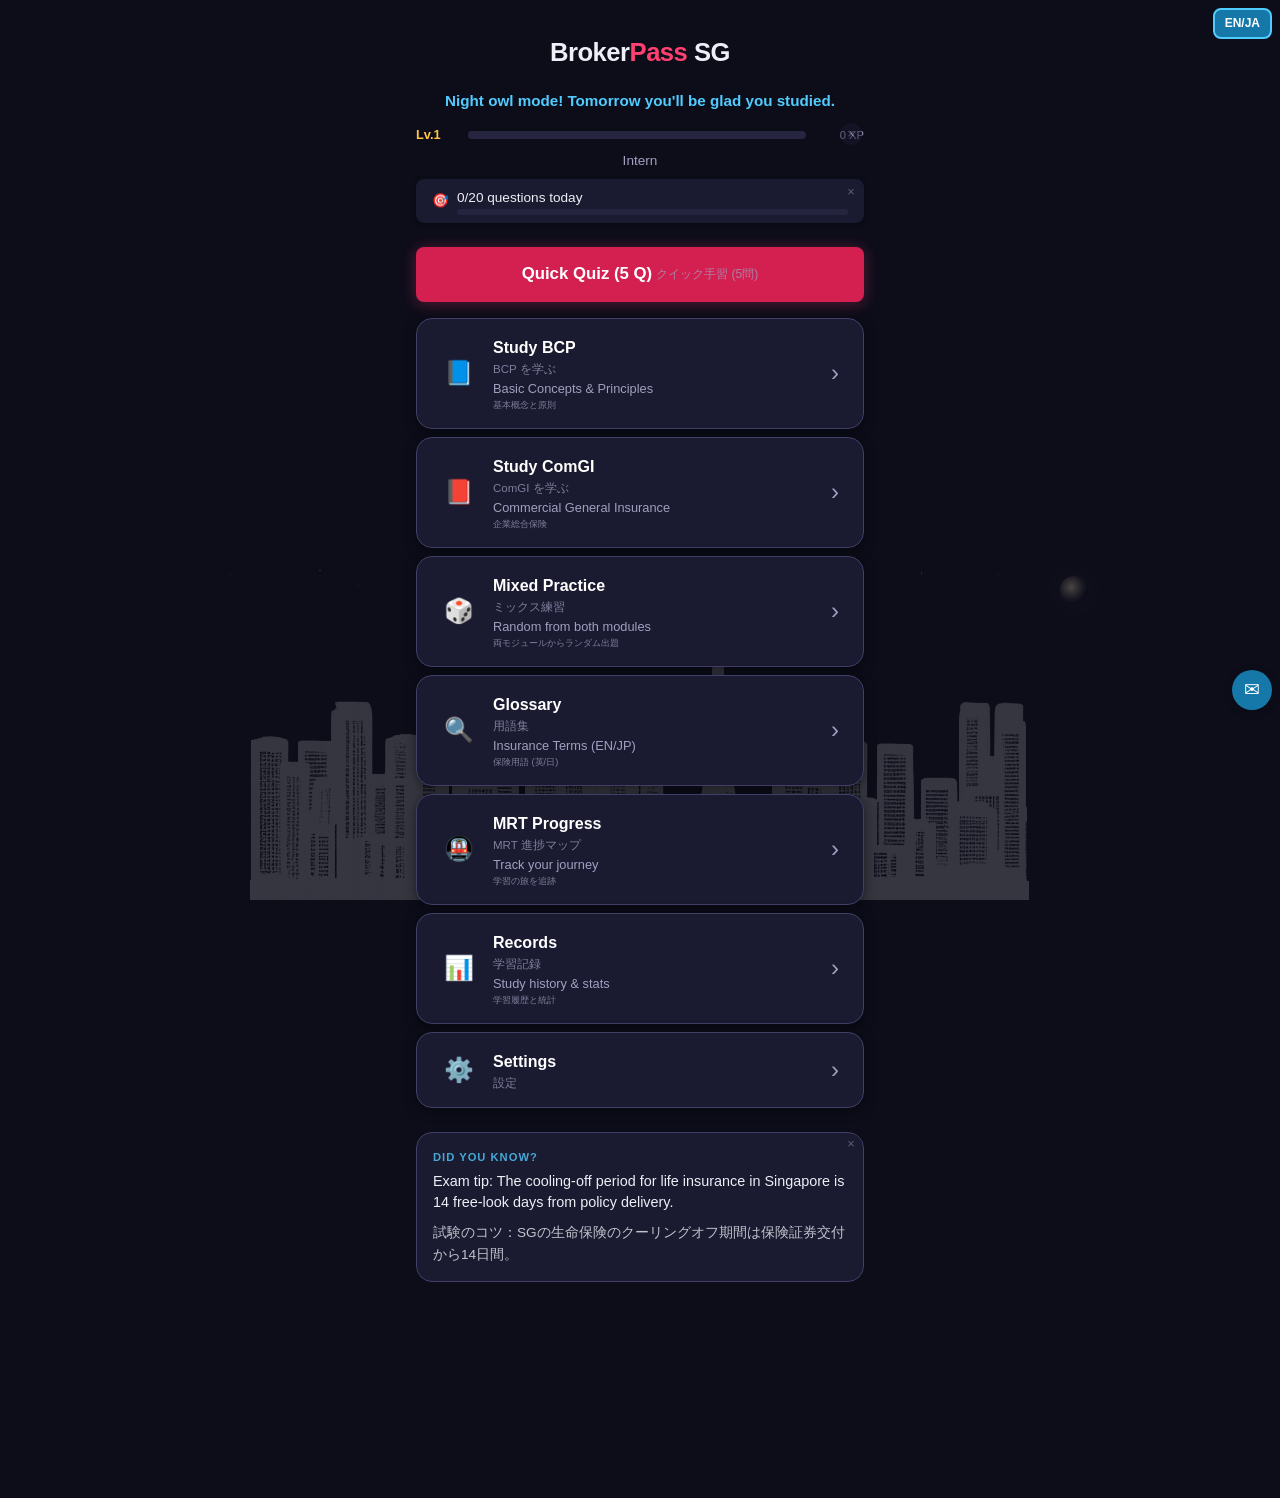
==== commit ccfa9af2: "index.htmlにキャッシュ無効化メタタグ追加 ブラウザがES Moduleを積極的にキャッシュし、i18n更新後も 古い英語版records.jsが表示される問題の対策。  Co-Authore" ====
--- a/index.html
+++ b/index.html
@@ -4,6 +4,8 @@
   <meta charset="UTF-8">
   <meta name="viewport" content="width=device-width, initial-scale=1.0, user-scalable=no">
   <meta name="robots" content="noindex, nofollow">
+  <meta http-equiv="Cache-Control" content="no-cache, no-store, must-revalidate">
+  <meta http-equiv="Pragma" content="no-cache">
   <title>SG Broker Exam — BCP & ComGI Study App</title>
   <link rel="stylesheet" href="css/themes.css">
   <link rel="stylesheet" href="css/main.css">
@@ -12,6 +14,7 @@
   <link rel="stylesheet" href="css/records.css">
   <link rel="stylesheet" href="css/mrt.css">
   <link rel="stylesheet" href="css/cityscape.css">
+  <link rel="stylesheet" href="css/desktop.css">
 </head>
 <body>
   <div id="app"></div>
--- a/css/themes.css
+++ b/css/themes.css
@@ -4,8 +4,8 @@
   --c-primary: #e4002b;      /* SG red */
   --c-primary-light: #ff3d5a;
   --c-primary-dark: #b80023;
-  --c-accent: #009cde;       /* Merlion water blue */
-  --c-accent-light: #4db8e8;
+  --c-accent: #0077b6;       /* Merlion water blue — AA contrast with white */
+  --c-accent-light: #009cde;
   --c-gold: #f5a623;         /* Hawker reward gold */
   --c-success: #28a745;
   --c-danger: #dc3545;
@@ -120,10 +120,20 @@
   }
 }
 [data-theme="dark"] .btn--primary {
+  background: var(--c-primary-dark);
   box-shadow: 0 2px 16px rgba(255, 64, 112, 0.3);
 }
 [data-theme="dark"] .btn--back {
   color: var(--c-text-secondary);
+}
+[data-theme="dark"] .btn--accent {
+  background: #1578a8;
+}
+[data-theme="dark"] .btn-drill {
+  background: #1578a8;
+}
+[data-theme="dark"] .feedback-fab {
+  background: #1578a8;
 }
 
 /* ===== CHOICE BUTTONS (Quiz MCQ) ===== */
@@ -241,7 +251,8 @@
 /* ===== JP TOGGLE ===== */
 [data-theme="dark"] .jp-toggle {
   border-color: var(--c-accent);
-  background: var(--c-accent);
+  background: #1578a8;
+  color: #fff;
 }
 [data-theme="dark"] .jp-toggle--off {
   background: var(--c-surface);
@@ -250,7 +261,7 @@
 }
 
 /* ===== KEYWORD TAGS ===== */
-[data-theme="dark"] .keyword-tag { background: var(--c-accent); color: #fff; }
+[data-theme="dark"] .keyword-tag { background: #1578a8; color: #fff; }
 [data-theme="dark"] .keyword-tag--bookmarked { background: var(--c-gold); color: #fff; }
 [data-theme="dark"] .keyword-highlight { color: var(--c-accent); border-bottom-color: var(--c-accent); }
 
@@ -270,6 +281,8 @@
 /* ===== QUIZ HEADER ===== */
 [data-theme="dark"] .quiz-header__module--bcp { background: var(--mrt-blue); color: #fff; }
 [data-theme="dark"] .quiz-header__module--comgi { background: var(--mrt-red); color: #fff; }
+[data-theme="dark"] .quiz-header__module--pgi { background: var(--mrt-green); color: #fff; }
+[data-theme="dark"] .quiz-header__module--hi { background: var(--mrt-purple); color: #fff; }
 [data-theme="dark"] .quiz-header__count { color: var(--c-text-secondary); }
 [data-theme="dark"] .quiz-topic { color: var(--c-text-secondary); }
 [data-theme="dark"] .quiz-question { color: var(--c-text); }
@@ -308,7 +321,7 @@
 }
 [data-theme="dark"] .seg-control__item { color: var(--c-text-secondary); }
 [data-theme="dark"] .seg-control__item--active {
-  background: var(--c-accent);
+  background: #1578a8;
   color: #fff;
   box-shadow: 0 2px 8px rgba(80, 204, 255, 0.2);
 }
@@ -343,7 +356,7 @@
 /* ===== A-Z BAR ===== */
 [data-theme="dark"] .az-bar__letter { color: var(--c-text-secondary); }
 [data-theme="dark"] .az-bar__letter--active {
-  background: var(--c-accent);
+  background: #1578a8;
   color: #fff;
 }
 [data-theme="dark"] .az-bar__letter:not(.az-bar__letter--disabled):hover {
--- a/css/main.css
+++ b/css/main.css
@@ -362,6 +362,34 @@
   border-radius: 3px;
   transition: width 0.5s ease;
 }
+
+/* ===== Dismissible Home Sections ===== */
+.home-dismissible {
+  position: relative;
+}
+.home-dismissible__close {
+  position: absolute;
+  top: 2px;
+  right: 2px;
+  width: 22px;
+  height: 22px;
+  border: none;
+  background: var(--c-surface-alt);
+  color: var(--c-text-secondary);
+  border-radius: 50%;
+  font-size: 0.8rem;
+  line-height: 1;
+  cursor: pointer;
+  display: flex;
+  align-items: center;
+  justify-content: center;
+  opacity: 0.5;
+  transition: opacity var(--transition), background var(--transition);
+  z-index: 2;
+}
+.home-dismissible__close:hover { opacity: 1; background: var(--c-border); }
+[data-theme="dark"] .home-dismissible__close { background: var(--c-surface); }
+[data-theme="dark"] .home-dismissible__close:hover { background: var(--c-border); }
 
 /* ===== Utility ===== */
 .text-center { text-align: center; }
@@ -568,6 +596,12 @@
   opacity: 0.5;
   margin-left: 4px;
 }
+/* Inside filled buttons, inherit the button's text color */
+.btn--primary .kbd-hint,
+.btn--accent .kbd-hint {
+  color: inherit;
+  opacity: 0.7;
+}
 @media (hover: hover) and (pointer: fine) {
   .kbd-hint { display: inline; }
 }
--- a/css/components.css
+++ b/css/components.css
@@ -38,6 +38,84 @@
   color: var(--c-text);
 }
 
+/* ===== Time Range Bar (Auto Theme) ===== */
+.time-range { padding: 0 2px; }
+.time-range__bar {
+  display: flex;
+  height: 24px;
+  border-radius: var(--radius);
+  overflow: hidden;
+  border: 1px solid var(--c-border);
+}
+.time-range__dark {
+  background: var(--c-text);
+  opacity: 0.15;
+}
+.time-range__light {
+  background: var(--c-warning);
+  opacity: 0.35;
+}
+[data-theme="dark"] .time-range__dark { background: #fff; opacity: 0.2; }
+[data-theme="dark"] .time-range__light { background: var(--c-warning); opacity: 0.25; }
+
+.time-range__ticks {
+  position: relative;
+  height: 16px;
+  margin-top: 2px;
+}
+.time-range__tick {
+  position: absolute;
+  transform: translateX(-50%);
+  font-size: 0.65rem;
+  color: var(--c-text-secondary);
+}
+.time-range__sliders {
+  position: relative;
+  height: 28px;
+  margin-top: 4px;
+}
+.time-range__input {
+  position: absolute;
+  width: 100%;
+  top: 0;
+  left: 0;
+  -webkit-appearance: none;
+  appearance: none;
+  background: transparent;
+  pointer-events: none;
+  height: 28px;
+  margin: 0;
+}
+.time-range__input::-webkit-slider-thumb {
+  -webkit-appearance: none;
+  width: 20px;
+  height: 20px;
+  border-radius: 50%;
+  background: var(--c-accent);
+  border: 2px solid var(--c-surface);
+  box-shadow: 0 1px 4px rgba(0,0,0,0.3);
+  cursor: pointer;
+  pointer-events: auto;
+}
+.time-range__input::-moz-range-thumb {
+  width: 20px;
+  height: 20px;
+  border-radius: 50%;
+  background: var(--c-accent);
+  border: 2px solid var(--c-surface);
+  box-shadow: 0 1px 4px rgba(0,0,0,0.3);
+  cursor: pointer;
+  pointer-events: auto;
+}
+.time-range__input::-webkit-slider-runnable-track {
+  height: 4px;
+  background: transparent;
+}
+.time-range__input::-moz-range-track {
+  height: 4px;
+  background: transparent;
+}
+
 /* ===== A-Z Index Bar ===== */
 .az-bar {
   display: flex;
@@ -71,6 +149,10 @@
 .az-bar__letter--disabled {
   opacity: 0.25;
   pointer-events: none;
+}
+.az-bar--sub {
+  padding-top: 0;
+  animation: fadeSlideUp 0.2s ease;
 }
 @media (hover: hover) {
   .az-bar__letter:not(.az-bar__letter--disabled):hover {
--- a/css/quiz.css
+++ b/css/quiz.css
@@ -14,9 +14,13 @@
   border-radius: var(--radius);
   color: #fff;
   box-shadow: 0 2px 8px rgba(0,0,0,0.15);
+  min-width: 120px;
+  text-align: center;
 }
 .quiz-header__module--bcp { background: var(--mrt-blue); }
 .quiz-header__module--comgi { background: var(--mrt-red); }
+.quiz-header__module--pgi { background: var(--mrt-green); }
+.quiz-header__module--hi { background: var(--mrt-purple); }
 
 .quiz-header__count {
   font-size: 0.85rem;
@@ -233,7 +237,7 @@
 }
 .resume-banner:hover { transform: scale(1.02); }
 .resume-banner__title { font-weight: 700; font-size: 1rem; }
-.resume-banner__detail { font-size: 0.85rem; opacity: 0.9; margin-top: var(--sp-xs); }
+.resume-banner__detail { font-size: 0.85rem; opacity: 0.9; margin-top: var(--sp-xs); color: inherit; }
 
 /* ===== Keyword Tag States ===== */
 .keyword-tag--bookmarked {
@@ -291,25 +295,14 @@
   animation: fadeSlideUp 0.2s ease;
 }
 
-/* ===== Supporter Bubble ===== */
-.supporter-bubble {
-  display: flex;
-  gap: var(--sp-sm);
-  align-items: flex-start;
-  padding: var(--sp-sm) var(--sp-md);
-  background: var(--c-surface);
-  border-radius: var(--radius-lg);
-  box-shadow: 0 2px 8px var(--c-shadow);
-  margin-top: var(--sp-sm);
-  animation: fadeSlideUp 0.4s ease;
-}
-.supporter-bubble__avatar { font-size: 1.3rem; }
-.supporter-bubble__name { font-size: 0.7rem; font-weight: 700; color: var(--c-accent); }
-.supporter-bubble__text { font-size: 0.85rem; line-height: 1.4; }
+/* ===== Supporter Bubble (quiz-specific overrides) ===== */
+/* Base styles in components.css; quiz context just adjusts avatar size */
+.quiz-feedback .supporter-bubble__avatar { font-size: 1.3rem; }
 
 /* ===== Trivia Card (in quiz & home) ===== */
 .trivia-card {
   background: linear-gradient(135deg, rgba(0,156,222,0.06), rgba(40,167,69,0.06));
+  color: var(--c-text);
   border: 1px solid var(--c-border);
   border-radius: var(--radius-lg);
   padding: var(--sp-md);
@@ -321,7 +314,7 @@
   color: var(--c-accent);
   margin-bottom: 4px;
 }
-.trivia-card__text { font-size: 0.9rem; line-height: 1.5; }
+.trivia-card__text { font-size: 0.9rem; line-height: 1.5; color: var(--c-text); }
 
 /* ===== Skip Button ===== */
 .quiz-skip-btn {
--- a/css/mrt.css
+++ b/css/mrt.css
@@ -19,42 +19,40 @@
   flex-shrink: 0;
 }
 
-/* Map container — scrollable on small screens */
+/* Map container — no scrolling, fits viewport */
 .mrt-map-container {
-  overflow-x: auto;
-  -webkit-overflow-scrolling: touch;
+  overflow: hidden;
   border: 1px solid var(--c-border);
   border-radius: var(--radius-lg);
   background: var(--c-surface);
-  padding: var(--sp-md);
+  padding: var(--sp-sm);
 }
 
 .mrt-map {
   width: 100%;
-  min-width: 440px;
   height: auto;
   display: block;
 }
 
 /* SVG text styles */
 .mrt-map__label {
-  font-size: 7px;
-  font-family: 'Segoe UI', -apple-system, BlinkMacSystemFont, sans-serif;
-}
-.mrt-map__topic {
   font-size: 5.5px;
-  font-family: 'Segoe UI', -apple-system, BlinkMacSystemFont, sans-serif;
-  opacity: 0.8;
-}
-.mrt-map__accuracy {
-  font-size: 5.5px;
-  font-weight: 700;
   font-family: 'Segoe UI', -apple-system, BlinkMacSystemFont, sans-serif;
 }
 .mrt-map__interchange-label {
-  font-size: 6.5px;
+  font-size: 6px;
   font-weight: 600;
   font-family: 'Segoe UI', -apple-system, BlinkMacSystemFont, sans-serif;
+}
+
+/* CC station styles */
+.mrt-map__cc-label {
+  font-size: 4.5px;
+  font-family: 'Segoe UI', -apple-system, BlinkMacSystemFont, sans-serif;
+  opacity: 0.6;
+}
+.mrt-map__cc-ring {
+  pointer-events: none;
 }
 
 /* Dark mode */
--- a/css/cityscape.css
+++ b/css/cityscape.css
@@ -208,17 +208,10 @@
   100% { transform: translate(-10px, 180px) rotate(360deg); opacity: 0; }
 }
 
-/* ===== Scene Fade Transition ===== */
+/* ===== Scene Crossfade Transition ===== */
 .cityscape__skyline {
-  transition: opacity 0.4s ease;
+  transition: opacity 1.5s linear;
 }
 .cityscape__skyline--fade-out {
   opacity: 0;
 }
-.cityscape__skyline--fade-in {
-  animation: skylineFadeIn 0.5s ease forwards;
-}
-@keyframes skylineFadeIn {
-  from { opacity: 0; }
-  to { opacity: 1; }
-}
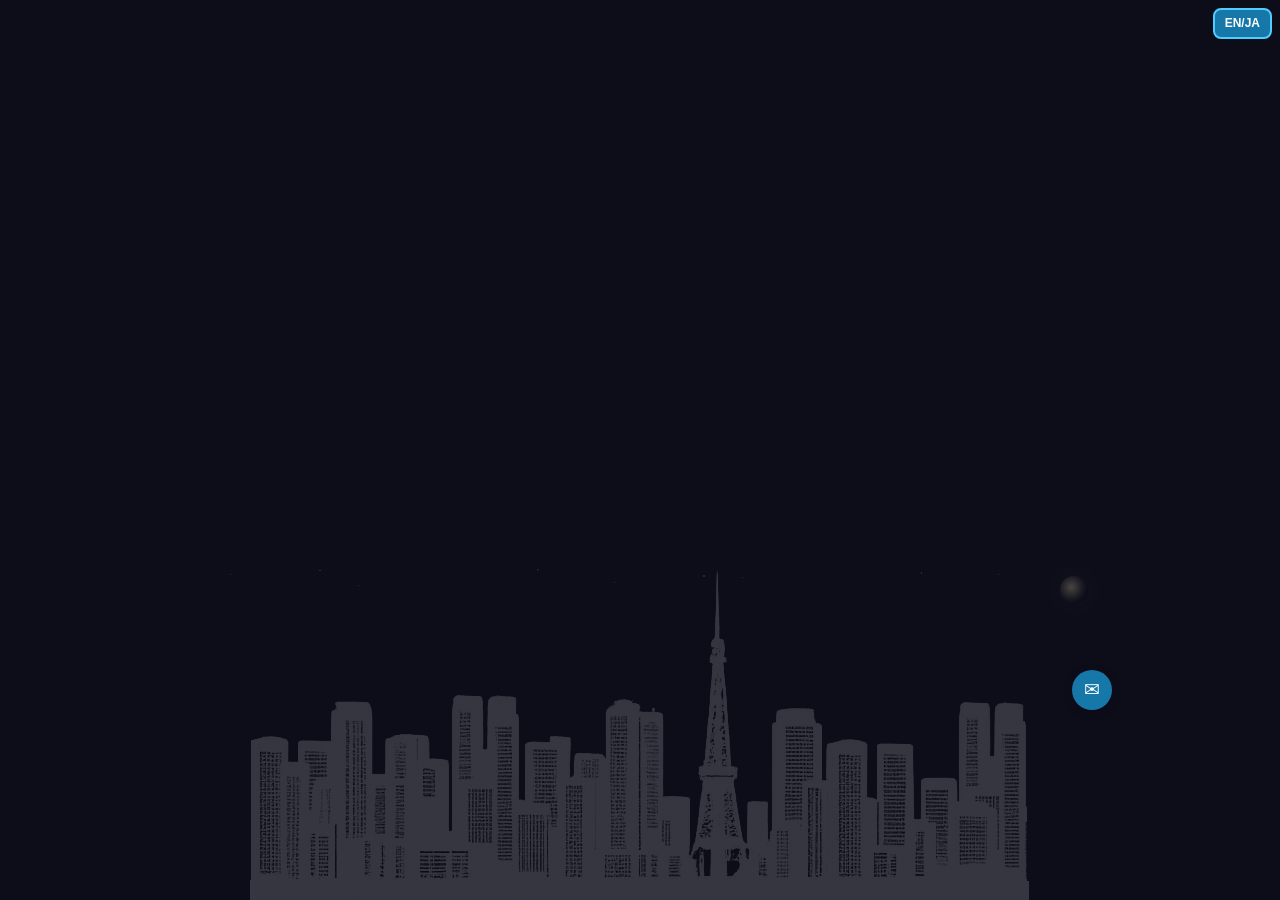
==== commit ec28d210: "さくらの部屋: LINE風チャットUI + 会話エンジン実装 新規ファイル: - js/models/sakura-room-store.js: 状態管理（完了会話/フラグ/軸/アンロック日） - j" ====
--- a/index.html
+++ b/index.html
@@ -1,20 +1,30 @@
 <!DOCTYPE html>
-<html lang="en">
+<html lang="en" data-lang="bilingual">
 <head>
+  <script>
+    // Set data-lang before CSS hides trilingual elements (must run before first paint)
+    try {
+      var s = JSON.parse(localStorage.getItem('sg_broker_settings') || '{}');
+      if (s.langMode) document.documentElement.setAttribute('data-lang', s.langMode);
+    } catch(e) {}
+  </script>
+  <link rel="icon" type="image/svg+xml" href="favicon.svg">
   <meta charset="UTF-8">
   <meta name="viewport" content="width=device-width, initial-scale=1.0, user-scalable=no">
   <meta name="robots" content="noindex, nofollow">
   <meta http-equiv="Cache-Control" content="no-cache, no-store, must-revalidate">
   <meta http-equiv="Pragma" content="no-cache">
   <title>SG Broker Exam — BCP & ComGI Study App</title>
-  <link rel="stylesheet" href="css/themes.css">
-  <link rel="stylesheet" href="css/main.css">
-  <link rel="stylesheet" href="css/components.css">
-  <link rel="stylesheet" href="css/quiz.css">
-  <link rel="stylesheet" href="css/records.css">
-  <link rel="stylesheet" href="css/mrt.css">
-  <link rel="stylesheet" href="css/cityscape.css">
-  <link rel="stylesheet" href="css/desktop.css">
+  <link rel="stylesheet" href="css/themes.css?v=2">
+  <link rel="stylesheet" href="css/main.css?v=2">
+  <link rel="stylesheet" href="css/components.css?v=2">
+  <link rel="stylesheet" href="css/quiz.css?v=2">
+  <link rel="stylesheet" href="css/records.css?v=2">
+  <link rel="stylesheet" href="css/mrt.css?v=2">
+  <link rel="stylesheet" href="css/cityscape.css?v=2">
+  <link rel="stylesheet" href="css/desktop.css?v=2">
+  <link rel="stylesheet" href="css/debug.css?v=1">
+  <link rel="stylesheet" href="css/sakura-room.css?v=1">
 </head>
 <body>
   <div id="app"></div>
--- a/css/quiz.css
+++ b/css/quiz.css
@@ -17,10 +17,10 @@
   min-width: 120px;
   text-align: center;
 }
-.quiz-header__module--bcp { background: var(--mrt-blue); }
-.quiz-header__module--comgi { background: var(--mrt-red); }
-.quiz-header__module--pgi { background: var(--mrt-green); }
-.quiz-header__module--hi { background: var(--mrt-purple); }
+.quiz-header__module--bcp { background: var(--mrt-red); }
+.quiz-header__module--comgi { background: var(--mrt-green); }
+.quiz-header__module--pgi { background: var(--mrt-purple); }
+.quiz-header__module--hi { background: var(--mrt-blue); }
 
 .quiz-header__count {
   font-size: 0.85rem;
@@ -101,6 +101,49 @@
   content: 'JP ';
   font-weight: 700;
 }
+.explanation__source-row {
+  display: flex;
+  justify-content: space-between;
+  align-items: center;
+  margin-top: var(--sp-xs);
+}
+.explanation__source {
+  font-size: 0.75rem;
+  color: var(--c-text-secondary);
+  opacity: 0.7;
+}
+.btn-report {
+  font-size: 0.7rem;
+  padding: 2px 8px;
+  border: 1px solid var(--c-border);
+  border-radius: var(--radius);
+  background: transparent;
+  color: var(--c-text-secondary);
+  cursor: pointer;
+  white-space: nowrap;
+}
+.btn-report:hover { color: var(--c-warning); border-color: var(--c-warning); }
+.report-select {
+  width: 100%;
+  padding: 6px 8px;
+  margin-bottom: 8px;
+  border: 1px solid var(--c-border);
+  border-radius: var(--radius);
+  background: var(--c-surface);
+  color: var(--c-text);
+  font-size: 0.85rem;
+}
+.report-textarea {
+  width: 100%;
+  padding: 6px 8px;
+  border: 1px solid var(--c-border);
+  border-radius: var(--radius);
+  background: var(--c-surface);
+  color: var(--c-text);
+  font-size: 0.85rem;
+  resize: vertical;
+  font-family: inherit;
+}
 .explanation__keywords {
   margin-top: var(--sp-sm);
   display: flex;
@@ -161,8 +204,8 @@
 .exam-timer {
   position: fixed;
   top: 0;
-  left: 0;
-  right: 0;
+  left: 50%;
+  transform: translateX(-50%);
   background: var(--c-surface);
   padding: var(--sp-sm) var(--sp-md);
   display: flex;
@@ -171,7 +214,15 @@
   box-shadow: 0 2px 8px var(--c-shadow);
   z-index: 100;
   max-width: 480px;
-  margin: 0 auto;
+  width: 100%;
+}
+/* Push quiz content below the fixed timer bar */
+.exam-timer ~ #app .quiz-content-area,
+.exam-timer + .quiz-content-area {
+  padding-top: 48px;
+}
+body:has(.exam-timer) #app {
+  padding-top: 48px;
 }
 .exam-timer__time {
   font-size: 1.2rem;
@@ -322,3 +373,165 @@
   transition: opacity var(--transition);
 }
 .quiz-skip-btn:hover { opacity: 1; }
+
+/* ===== Result: Per-Question Review ===== */
+.result-q-row {
+  border-left: 3px solid var(--c-border);
+  margin: 8px 0;
+  padding: 0;
+  border-radius: 0 var(--radius) var(--radius) 0;
+  background: var(--c-surface-alt);
+}
+.result-q-row--correct { border-left-color: var(--c-success); }
+.result-q-row--wrong { border-left-color: var(--c-danger); }
+
+.result-q-header {
+  display: flex;
+  align-items: center;
+  gap: 8px;
+  padding: 8px 10px;
+  min-height: 40px;
+}
+.result-q-num {
+  font-size: 0.7rem;
+  font-weight: 700;
+  color: var(--c-text-secondary);
+  flex-shrink: 0;
+  min-width: 28px;
+}
+.result-q-icon--correct { color: var(--c-success); font-weight: 700; flex-shrink: 0; }
+.result-q-icon--wrong { color: var(--c-danger); font-weight: 700; flex-shrink: 0; }
+.result-q-preview {
+  flex: 1;
+  font-size: 0.8rem;
+  color: var(--c-text);
+  overflow: hidden;
+  text-overflow: ellipsis;
+  white-space: nowrap;
+}
+.result-q-toggle {
+  border: none;
+  background: none;
+  color: var(--c-text-secondary);
+  font-size: 0.7rem;
+  cursor: pointer;
+  flex-shrink: 0;
+  padding: 4px;
+}
+.result-q-detail {
+  padding: 8px 10px 12px;
+  border-top: 1px solid var(--c-border);
+}
+.result-q-fulltext {
+  font-size: 0.85rem;
+  line-height: 1.5;
+  margin-bottom: 6px;
+}
+.result-q-choices {
+  font-size: 0.8rem;
+  margin-top: 6px;
+}
+.result-q-choice {
+  padding: 2px 0;
+  color: var(--c-text-secondary);
+}
+.result-q-choice--correct { color: var(--c-success); font-weight: 600; }
+.result-q-choice--wrong { color: var(--c-danger); font-weight: 600; }
+
+/* ===== Frequency Bar ===== */
+.freq-bar {
+  display: inline-flex;
+  gap: 2px;
+  flex-shrink: 0;
+  border-radius: var(--radius);
+  overflow: hidden;
+  border: 1px solid var(--c-border);
+}
+.freq-btn {
+  border: none;
+  background: transparent;
+  color: var(--c-text-secondary);
+  font-size: 0.65rem;
+  font-weight: 600;
+  padding: 3px 7px;
+  cursor: pointer;
+  transition: background 0.15s, color 0.15s;
+  line-height: 1;
+}
+.freq-btn:hover {
+  background: var(--c-surface-alt);
+}
+.freq-btn--active {
+  color: #fff;
+}
+
+/* ===== Question Bank ===== */
+.qbank-filters {
+  display: flex;
+  gap: 8px;
+  margin-bottom: var(--sp-sm);
+  flex-wrap: wrap;
+}
+.qbank-topic-select,
+.qbank-freq-select {
+  flex: 1;
+  min-width: 120px;
+  padding: 8px 10px;
+  border: 1px solid var(--c-border);
+  border-radius: var(--radius);
+  background: var(--c-surface);
+  color: var(--c-text);
+  font-size: 0.85rem;
+}
+.qbank-stats {
+  display: flex;
+  gap: 10px;
+  flex-wrap: wrap;
+  margin-bottom: var(--sp-sm);
+  font-size: 0.8rem;
+}
+.qbank-stat { color: var(--c-text-secondary); }
+.qbank-stat--success { color: var(--c-success); }
+.qbank-stat--warning { color: var(--c-warning); }
+.qbank-stat--danger { color: var(--c-danger); }
+.qbank-stat--muted { color: var(--c-muted, #888); }
+
+.qbank-bulk {
+  display: flex;
+  gap: 6px;
+  flex-wrap: wrap;
+  margin-bottom: var(--sp-sm);
+}
+
+.qbank-list {
+  display: flex;
+  flex-direction: column;
+  gap: 4px;
+}
+.qbank-row {
+  display: flex;
+  align-items: center;
+  gap: 8px;
+  padding: 8px 10px;
+  background: var(--c-surface-alt);
+  border-radius: var(--radius);
+}
+.qbank-row__info {
+  flex: 1;
+  min-width: 0;
+}
+.qbank-row__question {
+  font-size: 0.82rem;
+  line-height: 1.4;
+  color: var(--c-text);
+  overflow: hidden;
+  text-overflow: ellipsis;
+  white-space: nowrap;
+}
+.qbank-row__meta {
+  display: flex;
+  gap: 8px;
+  align-items: center;
+  margin-top: 2px;
+  flex-wrap: wrap;
+}
--- a/css/desktop.css
+++ b/css/desktop.css
@@ -0,0 +1,353 @@
+/* ===== Desktop / Tablet Responsive Layout =====
+ * Breakpoint: 768px (tablet), 1024px (desktop), 1280px (wide)
+ * Mobile-first: these styles layer on top of the existing mobile CSS.
+ */
+
+/* ─── Mobile base: layout wrappers behave as simple vertical stacks ─── */
+.home-layout {
+  margin-top: var(--sp-md);
+}
+.home-nav {
+  display: flex;
+  flex-direction: column;
+  gap: var(--sp-sm);
+}
+.home-dashboard {
+  display: flex;
+  flex-direction: column;
+  gap: var(--sp-sm);
+  margin-top: var(--sp-md);
+}
+.result-layout {
+  margin-top: var(--sp-md);
+}
+.result-topics {
+  margin-top: var(--sp-lg);
+}
+
+/* Mode select / topic grids — mobile: vertical stack */
+.mode-select-grid,
+.mode-topic-grid {
+  display: flex;
+  flex-direction: column;
+  gap: var(--sp-sm);
+}
+
+/* Settings grid — mobile: vertical stack */
+.settings-grid {
+  display: flex;
+  flex-direction: column;
+  gap: var(--sp-md);
+  margin-top: var(--sp-md);
+}
+
+/* Achievements grid — mobile: vertical stack */
+.achievements-grid {
+  display: flex;
+  flex-direction: column;
+  gap: var(--sp-sm);
+}
+.achievements-grid > .card {
+  margin-bottom: 0;
+}
+
+/* ─── Streak calendar (mobile base) ─── */
+.streak-calendar {
+  display: grid;
+  grid-template-columns: repeat(7, 1fr);
+  gap: 3px;
+  max-width: 220px;
+  margin: 0 auto;
+}
+.streak-calendar__day {
+  aspect-ratio: 1;
+  border-radius: 3px;
+  background: var(--c-surface-alt);
+  transition: background var(--transition);
+}
+.streak-calendar__day--active {
+  background: var(--c-success);
+}
+[data-theme="dark"] .streak-calendar__day {
+  background: var(--c-surface);
+}
+[data-theme="dark"] .streak-calendar__day--active {
+  background: var(--c-success);
+}
+
+/* ─────────────────────────────────────────────────────────────────────
+   Tablet+ (≥768px): Widen app container, enable 2-column layouts
+   ───────────────────────────────────────────────────────────────────── */
+@media (min-width: 768px) {
+  #app {
+    max-width: 960px;
+    padding: var(--sp-lg) var(--sp-xl);
+  }
+
+  /* ── Home: 2-column layout (nav left, dashboard right) ── */
+  .home-layout {
+    display: grid;
+    grid-template-columns: 1fr 1fr;
+    gap: var(--sp-lg);
+    align-items: start;
+  }
+  .home-dashboard {
+    margin-top: 0;
+    gap: var(--sp-md);
+  }
+  .home-nav {
+    display: grid;
+    grid-template-columns: 1fr 1fr;
+    gap: var(--sp-sm);
+  }
+  /* Quick quiz button spans full width of the nav grid */
+  .home-nav > .btn--primary {
+    grid-column: 1 / -1;
+  }
+
+  /* ── Quiz: choice grid 2x2 ── */
+  .choice-grid {
+    display: grid;
+    grid-template-columns: 1fr 1fr;
+    gap: var(--sp-sm);
+  }
+
+  /* ── Quiz: centered content area for readability ── */
+  .quiz-content-area {
+    max-width: 720px;
+    margin: 0 auto;
+  }
+
+  /* ── Result: 2-column layout (summary left, topics right) ── */
+  .result-layout {
+    display: grid;
+    grid-template-columns: 1fr 1fr;
+    gap: var(--sp-lg);
+    align-items: start;
+  }
+  .result-topics {
+    margin-top: 0;
+  }
+  .result-breakdown {
+    grid-template-columns: repeat(auto-fit, minmax(100px, 1fr));
+  }
+  .result-actions {
+    display: grid;
+    grid-template-columns: 1fr 1fr;
+    gap: var(--sp-sm);
+  }
+  .result-actions .btn--block {
+    width: 100%;
+  }
+
+  /* ── Mode select: 2-column card grid ── */
+  .mode-select-grid {
+    display: grid;
+    grid-template-columns: 1fr 1fr;
+    gap: var(--sp-sm);
+  }
+  .mode-topic-grid {
+    display: grid;
+    grid-template-columns: 1fr 1fr;
+    gap: var(--sp-sm);
+  }
+
+  /* ── Records: wider stats grid ── */
+  .records-layout .stats-grid {
+    grid-template-columns: repeat(4, 1fr);
+  }
+  /* Charts side by side */
+  .records-charts {
+    display: grid;
+    grid-template-columns: 1fr 1fr;
+    gap: var(--sp-md);
+    margin-top: var(--sp-md);
+  }
+  .records-charts .chart-container--donut {
+    max-width: 100%;
+  }
+
+  /* ── Settings: 2-column card grid ── */
+  .settings-grid {
+    display: grid;
+    grid-template-columns: 1fr 1fr;
+    gap: var(--sp-md);
+    margin-top: var(--sp-md);
+  }
+  .settings-grid > .card {
+    margin-bottom: 0;
+  }
+  /* Full-width items that shouldn't be in 2-col */
+  .settings-full {
+    grid-column: 1 / -1;
+  }
+
+  /* ── Achievements: 2-column grid ── */
+  .achievements-grid {
+    display: grid;
+    grid-template-columns: 1fr 1fr;
+    gap: var(--sp-sm);
+  }
+  .achievements-grid > .card {
+    margin-bottom: 0;
+  }
+
+  /* ── Hawker grid: 3 columns ── */
+  .hawker-grid {
+    grid-template-columns: repeat(3, 1fr);
+  }
+
+  /* ── Glossary: 2-column card list ── */
+  .glossary-list--desktop {
+    display: grid;
+    grid-template-columns: 1fr 1fr;
+    gap: var(--sp-sm);
+  }
+
+  /* ── Menu cards: breathing room ── */
+  .home-nav .menu-card {
+    padding: var(--sp-md);
+  }
+
+  /* ── Streak calendar: larger ── */
+  .streak-calendar {
+    gap: 4px;
+    max-width: 260px;
+  }
+
+  /* ── Exam timer: match wider app ── */
+  .exam-timer {
+    max-width: 960px;
+  }
+
+  /* ── Modal: wider on desktop ── */
+  .modal {
+    max-width: 520px;
+  }
+
+  /* ── Feedback FAB: positioned relative to content ── */
+  .feedback-fab {
+    right: calc(50% - 480px + var(--sp-sm));
+  }
+
+  /* ── Typography: slightly larger on desktop ── */
+  .home-title {
+    font-size: 2rem;
+  }
+  .quiz-question {
+    font-size: 1.1rem;
+    line-height: 1.7;
+  }
+  .result-score {
+    font-size: 4rem;
+  }
+
+  /* ── Stat cards: bigger on desktop ── */
+  .stat-card {
+    padding: var(--sp-md);
+  }
+  .stat-card__value {
+    font-size: 1.8rem;
+  }
+
+  /* ── Topic table: more breathing room ── */
+  .topic-table th,
+  .topic-table td {
+    padding: var(--sp-sm) var(--sp-md);
+  }
+  .accuracy-bar {
+    width: 100px;
+  }
+
+  /* ── Analysis bar wider ── */
+  .analysis-bar {
+    width: 120px;
+  }
+
+  /* ── Explanation panel: more spacious ── */
+  .explanation {
+    padding: var(--sp-lg);
+    font-size: 0.95rem;
+  }
+
+  /* ── Supporter bubble: limit width ── */
+  .supporter-bubble {
+    max-width: 420px;
+  }
+
+  /* ── XP bar: limit width on result page ── */
+  .xp-bar {
+    max-width: 480px;
+    margin-left: auto;
+    margin-right: auto;
+  }
+}
+
+/* ─────────────────────────────────────────────────────────────────────
+   Desktop (≥1024px): Further refinements
+   ───────────────────────────────────────────────────────────────────── */
+@media (min-width: 1024px) {
+  #app {
+    max-width: 1080px;
+  }
+
+  /* ── Home: fixed left column width ── */
+  .home-layout {
+    grid-template-columns: 380px 1fr;
+  }
+
+  /* ── Quiz: more generous max-width ── */
+  .quiz-content-area {
+    max-width: 780px;
+  }
+
+  /* ── Records: donut + line chart layout ── */
+  .records-charts {
+    grid-template-columns: 280px 1fr;
+  }
+
+  /* ── Hawker grid: 4 columns ── */
+  .hawker-grid {
+    grid-template-columns: repeat(4, 1fr);
+  }
+
+  /* ── Mode select topics: 3 columns ── */
+  .mode-topic-grid {
+    grid-template-columns: repeat(3, 1fr);
+  }
+
+  .exam-timer {
+    max-width: 1080px;
+  }
+
+  /* ── Achievements: tighter grid ── */
+  .achievements-grid {
+    gap: var(--sp-md);
+  }
+}
+
+/* ─────────────────────────────────────────────────────────────────────
+   Wide Desktop (≥1280px): Luxury spacing
+   ───────────────────────────────────────────────────────────────────── */
+@media (min-width: 1280px) {
+  #app {
+    max-width: 1200px;
+    padding: var(--sp-xl) 48px;
+  }
+
+  .home-layout {
+    grid-template-columns: 400px 1fr;
+    gap: var(--sp-xl);
+  }
+
+  /* ── Achievements: 3 columns ── */
+  .achievements-grid {
+    grid-template-columns: repeat(3, 1fr);
+  }
+
+  /* ── Mode select topics: 3 columns with more room ── */
+  .mode-topic-grid {
+    grid-template-columns: repeat(3, 1fr);
+    gap: var(--sp-md);
+  }
+}
--- a/css/sakura-room.css
+++ b/css/sakura-room.css
@@ -0,0 +1,294 @@
+/* ─── Sakura Room — LINE-style Chat UI ─── */
+
+.sakura-room {
+  display: flex;
+  flex-direction: column;
+  height: 100vh;
+  height: 100dvh;
+  background: var(--c-bg-alt, #1a1a2e);
+  overflow: hidden;
+}
+
+/* Header */
+.sr-header {
+  display: flex;
+  align-items: center;
+  gap: 12px;
+  padding: 12px 16px;
+  background: var(--c-surface, #16213e);
+  border-bottom: 1px solid var(--c-border, #333);
+  flex-shrink: 0;
+}
+.sr-header__back {
+  background: none;
+  border: none;
+  color: var(--c-text, #eee);
+  font-size: 24px;
+  cursor: pointer;
+  padding: 0 4px;
+}
+.sr-header__avatar {
+  width: 36px;
+  height: 36px;
+  border-radius: 50%;
+  background: linear-gradient(135deg, #ff9a9e, #fecfef);
+  display: flex;
+  align-items: center;
+  justify-content: center;
+  font-size: 20px;
+  flex-shrink: 0;
+}
+.sr-header__info {
+  flex: 1;
+}
+.sr-header__name {
+  font-weight: 600;
+  color: var(--c-text, #eee);
+  font-size: 15px;
+}
+.sr-header__status {
+  font-size: 11px;
+  color: var(--c-text-muted, #888);
+}
+
+/* Chat area */
+.sr-chat {
+  flex: 1;
+  overflow-y: auto;
+  padding: 16px 12px;
+  display: flex;
+  flex-direction: column;
+  gap: 8px;
+  scroll-behavior: smooth;
+}
+
+/* Message bubbles */
+.sr-msg {
+  display: flex;
+  gap: 8px;
+  max-width: 85%;
+  animation: sr-fade-in 0.3s ease;
+}
+.sr-msg--sakura {
+  align-self: flex-start;
+}
+.sr-msg--user {
+  align-self: flex-end;
+  flex-direction: row-reverse;
+}
+.sr-msg--narration {
+  align-self: center;
+  max-width: 90%;
+}
+
+.sr-msg__avatar {
+  width: 28px;
+  height: 28px;
+  border-radius: 50%;
+  background: linear-gradient(135deg, #ff9a9e, #fecfef);
+  display: flex;
+  align-items: center;
+  justify-content: center;
+  font-size: 14px;
+  flex-shrink: 0;
+  margin-top: 2px;
+}
+
+.sr-msg__bubble {
+  padding: 10px 14px;
+  border-radius: 16px;
+  font-size: 14px;
+  line-height: 1.6;
+  word-break: break-word;
+}
+.sr-msg--sakura .sr-msg__bubble {
+  background: var(--c-surface, #16213e);
+  color: var(--c-text, #eee);
+  border-bottom-left-radius: 4px;
+}
+.sr-msg--user .sr-msg__bubble {
+  background: var(--c-primary, #4cc9f0);
+  color: #fff;
+  border-bottom-right-radius: 4px;
+}
+.sr-msg--narration .sr-msg__bubble {
+  background: transparent;
+  color: var(--c-text-muted, #888);
+  font-size: 12px;
+  text-align: center;
+  font-style: italic;
+  padding: 8px 16px;
+}
+
+/* Image messages */
+.sr-msg__image {
+  max-width: 200px;
+  border-radius: 12px;
+  margin-bottom: 4px;
+  cursor: pointer;
+}
+.sr-msg__caption {
+  font-size: 12px;
+  color: var(--c-text-muted, #888);
+  margin-top: 4px;
+}
+
+/* Typing indicator */
+.sr-typing {
+  display: flex;
+  gap: 8px;
+  align-self: flex-start;
+  max-width: 85%;
+}
+.sr-typing__dots {
+  display: flex;
+  gap: 4px;
+  padding: 12px 16px;
+  background: var(--c-surface, #16213e);
+  border-radius: 16px;
+  border-bottom-left-radius: 4px;
+}
+.sr-typing__dot {
+  width: 6px;
+  height: 6px;
+  border-radius: 50%;
+  background: var(--c-text-muted, #888);
+  animation: sr-typing-bounce 1.2s infinite;
+}
+.sr-typing__dot:nth-child(2) { animation-delay: 0.2s; }
+.sr-typing__dot:nth-child(3) { animation-delay: 0.4s; }
+
+/* Choice buttons */
+.sr-choices {
+  display: flex;
+  flex-direction: column;
+  gap: 8px;
+  padding: 12px;
+  align-self: flex-end;
+  width: 100%;
+  max-width: 85%;
+  animation: sr-fade-in 0.3s ease;
+}
+.sr-choice-btn {
+  background: transparent;
+  border: 1.5px solid var(--c-primary, #4cc9f0);
+  color: var(--c-primary, #4cc9f0);
+  padding: 10px 16px;
+  border-radius: 20px;
+  font-size: 14px;
+  cursor: pointer;
+  text-align: left;
+  transition: all 0.2s;
+}
+.sr-choice-btn:hover, .sr-choice-btn:active {
+  background: var(--c-primary, #4cc9f0);
+  color: #fff;
+}
+.sr-choice-btn--selected {
+  background: var(--c-primary, #4cc9f0);
+  color: #fff;
+  border-color: var(--c-primary, #4cc9f0);
+}
+
+/* Sleeping state */
+.sr-sleeping {
+  flex: 1;
+  display: flex;
+  flex-direction: column;
+  align-items: center;
+  justify-content: center;
+  gap: 16px;
+  color: var(--c-text-muted, #888);
+}
+.sr-sleeping__icon {
+  font-size: 48px;
+}
+.sr-sleeping__text {
+  font-size: 14px;
+  text-align: center;
+  line-height: 1.6;
+}
+
+/* No conversations available */
+.sr-empty {
+  flex: 1;
+  display: flex;
+  flex-direction: column;
+  align-items: center;
+  justify-content: center;
+  gap: 12px;
+  color: var(--c-text-muted, #888);
+  padding: 24px;
+}
+.sr-empty__text {
+  font-size: 14px;
+  text-align: center;
+  line-height: 1.6;
+}
+
+/* Closing line */
+.sr-closing {
+  text-align: center;
+  padding: 16px;
+  color: var(--c-text-muted, #888);
+  font-size: 12px;
+  font-style: italic;
+}
+
+/* Animations */
+@keyframes sr-fade-in {
+  from { opacity: 0; transform: translateY(8px); }
+  to { opacity: 1; transform: translateY(0); }
+}
+@keyframes sr-typing-bounce {
+  0%, 60%, 100% { transform: translateY(0); }
+  30% { transform: translateY(-4px); }
+}
+
+/* Home screen sakura room button */
+.home-sakura-room-btn {
+  display: flex;
+  align-items: center;
+  gap: 10px;
+  width: 100%;
+  padding: 14px 16px;
+  margin-bottom: 12px;
+  background: linear-gradient(135deg, rgba(255,154,158,0.15), rgba(254,207,239,0.15));
+  border: 1.5px solid rgba(255,154,158,0.4);
+  border-radius: 12px;
+  cursor: pointer;
+  color: var(--c-text, #eee);
+  font-size: 14px;
+  transition: all 0.2s;
+}
+.home-sakura-room-btn:hover {
+  background: linear-gradient(135deg, rgba(255,154,158,0.25), rgba(254,207,239,0.25));
+  border-color: rgba(255,154,158,0.6);
+}
+.home-sakura-room-btn__icon {
+  font-size: 22px;
+}
+.home-sakura-room-btn__text {
+  flex: 1;
+}
+.home-sakura-room-btn__name {
+  font-weight: 600;
+}
+.home-sakura-room-btn__status {
+  font-size: 11px;
+  color: var(--c-text-muted, #888);
+  margin-top: 2px;
+}
+.home-sakura-room-btn__badge {
+  background: #ff6b6b;
+  color: #fff;
+  font-size: 11px;
+  font-weight: 700;
+  min-width: 20px;
+  height: 20px;
+  border-radius: 10px;
+  display: flex;
+  align-items: center;
+  justify-content: center;
+  padding: 0 6px;
+}
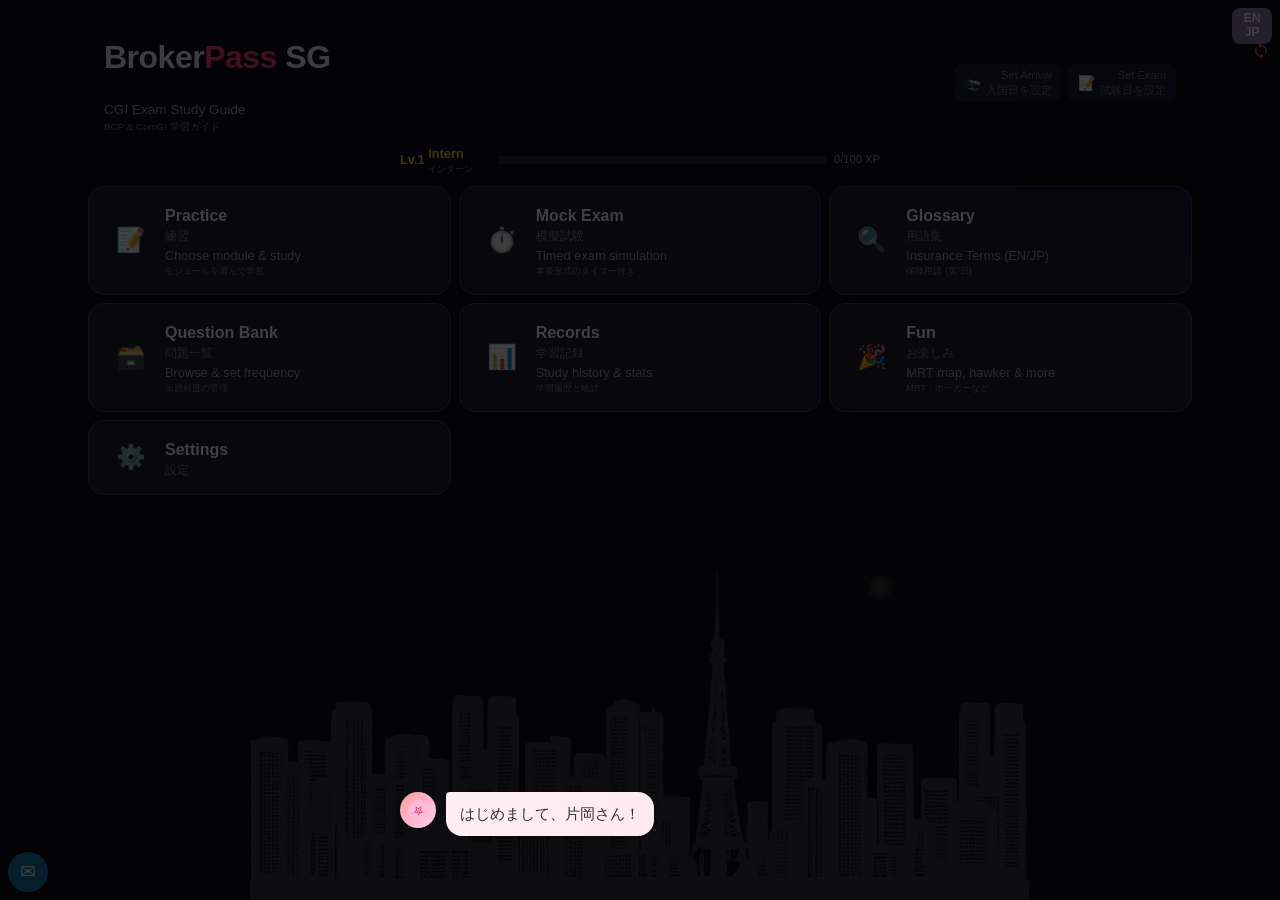
==== commit 562158cb: "MRT路線図の線路描画を大幅修正 - TE線: TE16→垂直→R→45°直線→TE17-18-19→R→水平→TE20→R→45°→TE22 - NS線: NS19→垂直→R→スムーズ→NS22→R" ====
--- a/index.html
+++ b/index.html
@@ -30,6 +30,6 @@
   <div id="app"></div>
 
   <!-- Core -->
-  <script type="module" src="js/app.js"></script>
+  <script type="module" src="js/app.js?v=13"></script>
 </body>
 </html>
--- a/css/themes.css
+++ b/css/themes.css
@@ -43,6 +43,65 @@
   --transition: 0.2s ease;
 }
 
+/* ===== CSS-based i18n visibility (triText) ===== */
+
+/* --- Grid-stacked wrapper: size = max(JA,EN) × (text + sub) always --- */
+.i18n-wrap {
+  display: inline-grid;
+  vertical-align: middle;
+}
+.i18n-wrap > .i18n-ja,
+.i18n-wrap > .i18n-en {
+  grid-row: 1;
+  grid-column: 1;
+}
+.i18n-wrap > .i18n-sub {
+  grid-row: 2;
+  grid-column: 1;
+}
+/* Grid children must stay in layout; visibility toggles them */
+.i18n-wrap > .i18n-ja,
+.i18n-wrap > .i18n-en,
+.i18n-wrap > .i18n-sub {
+  display: block !important;
+}
+
+/* --- Non-wrapped fallback (direct i18n spans) --- */
+/* Default: bilingual — EN main + JP sub-annotation */
+.i18n-ja { display: none; }
+.i18n-en { display: inline; }
+.i18n-sub { display: block; font-size: 0.72em; font-weight: 400; color: var(--c-text-secondary); opacity: 0.75; line-height: 1.3; }
+
+/* Wrapped: bilingual defaults */
+.i18n-wrap > .i18n-ja { visibility: hidden; }
+.i18n-wrap > .i18n-en { visibility: visible; }
+.i18n-wrap > .i18n-sub { visibility: visible; font-size: 0.72em; font-weight: 400; color: var(--c-text-secondary); opacity: 0.75; line-height: 1.3; }
+
+/* JA mode — non-wrapped */
+[data-lang="ja"] .i18n-ja { display: inline; }
+[data-lang="ja"] .i18n-en { display: none; }
+[data-lang="ja"] .i18n-sub { display: none; }
+/* JA mode — wrapped */
+[data-lang="ja"] .i18n-wrap > .i18n-ja { visibility: visible; }
+[data-lang="ja"] .i18n-wrap > .i18n-en { visibility: hidden; }
+[data-lang="ja"] .i18n-wrap > .i18n-sub { visibility: hidden; max-height: 0; overflow: hidden; }
+
+/* EN mode — non-wrapped */
+[data-lang="en"] .i18n-ja { display: none; }
+[data-lang="en"] .i18n-en { display: inline; }
+[data-lang="en"] .i18n-sub { display: none; }
+/* EN mode — wrapped */
+[data-lang="en"] .i18n-wrap > .i18n-ja { visibility: hidden; }
+[data-lang="en"] .i18n-wrap > .i18n-en { visibility: visible; }
+[data-lang="en"] .i18n-wrap > .i18n-sub { visibility: hidden; max-height: 0; overflow: hidden; }
+
+/* JA/EN: collapse sub row, add equal padding to keep height & center content */
+[data-lang="ja"] .i18n-wrap,
+[data-lang="en"] .i18n-wrap {
+  padding-top: calc(0.72em * 1.3 / 2);
+  padding-bottom: calc(0.72em * 1.3 / 2);
+}
+
 /* ===== Dark mode — Singapore night ===== */
 [data-theme="dark"] {
   --c-bg: #0d0d1a;
@@ -249,15 +308,17 @@
 }
 
 /* ===== JP TOGGLE ===== */
-[data-theme="dark"] .jp-toggle {
-  border-color: var(--c-accent);
-  background: #1578a8;
-  color: #fff;
-}
-[data-theme="dark"] .jp-toggle--off {
-  background: var(--c-surface);
-  color: var(--c-accent);
-  border-color: var(--c-accent);
+[data-theme="dark"] .jp-toggle--ja {
+  background: #5a85bf;
+  border-color: #5a85bf;
+}
+[data-theme="dark"] .jp-toggle--en {
+  background: #c06a6a;
+  border-color: #c06a6a;
+}
+[data-theme="dark"] .jp-toggle--bilingual {
+  background: #8a7aaa;
+  border-color: #8a7aaa;
 }
 
 /* ===== KEYWORD TAGS ===== */
--- a/css/main.css
+++ b/css/main.css
@@ -125,6 +125,20 @@
   cursor: pointer;
   transition: color var(--transition);
 }
+/* triText inside compact UI elements: hide sub-annotation row to prevent size bloat.
+   Use !important to beat [data-lang] .i18n-wrap padding rules in themes.css */
+.btn--back .i18n-wrap,
+.btn .i18n-wrap,
+.seg-control__item .i18n-wrap,
+h1 .i18n-wrap,
+h2 .i18n-wrap,
+h3 .i18n-wrap { padding: 0 !important; }
+.btn--back .i18n-sub,
+.btn .i18n-sub,
+.seg-control__item .i18n-sub,
+h1 .i18n-sub,
+h2 .i18n-sub,
+h3 .i18n-sub { display: none !important; }
 @media (hover: hover) {
   .btn--back:hover { color: var(--c-accent); }
 }
@@ -133,10 +147,21 @@
 .card {
   background: var(--c-surface);
   border-radius: var(--radius-lg);
-  padding: var(--sp-lg);
+  padding: var(--sp-md);
   box-shadow: 0 2px 8px var(--c-shadow);
-  margin-bottom: var(--sp-md);
+  margin-bottom: var(--sp-sm);
   transition: box-shadow var(--transition), transform var(--transition);
+}
+/* Cards inside grids/flex — gap handles spacing */
+.module-select-grid > .card,
+.mode-select-grid > .card,
+.mode-topic-grid > .card,
+.flex-col > .card {
+  margin-bottom: 0;
+}
+.settings-grid > .card {
+  margin-bottom: 0;
+  padding: var(--sp-sm) var(--sp-md);
 }
 
 /* ===== Menu Cards (Home) ===== */
@@ -180,14 +205,21 @@
 
 /* ===== Mode Cards (Study mode selection) ===== */
 .mode-card {
+  display: flex;
+  align-items: center;
+  gap: var(--sp-sm);
   cursor: pointer;
   text-align: left;
   width: 100%;
+  padding: var(--sp-sm) var(--sp-md);
+  margin-bottom: 0;
   border: 2px solid transparent;
   transition: transform var(--transition), box-shadow var(--transition), border-color var(--transition);
 }
+.mode-card__icon { font-size: 1.5rem; flex-shrink: 0; width: 36px; text-align: center; }
+.mode-card__body { flex: 1; min-width: 0; }
 .mode-card__title { font-weight: 700; font-size: 1rem; color: var(--c-text); }
-.mode-card__subtitle { color: var(--c-text-secondary); font-size: 0.85rem; margin-top: 2px; }
+.mode-card__subtitle { color: var(--c-text-secondary); font-size: 0.8rem; margin-top: 2px; }
 @media (hover: hover) {
   .mode-card:hover {
     transform: translateY(-2px);
@@ -196,6 +228,42 @@
   }
 }
 .mode-card:active { transform: scale(0.98); }
+.mode-card--topic {
+  flex-direction: column;
+  align-items: flex-start;
+  gap: 2px;
+}
+
+/* ===== Module Cards (Module selection) ===== */
+.module-select-grid {
+  display: grid;
+  grid-template-columns: 1fr;
+  gap: var(--sp-sm);
+}
+.module-card {
+  display: flex;
+  align-items: center;
+  gap: var(--sp-sm);
+  cursor: pointer;
+  text-align: left;
+  width: 100%;
+  padding: var(--sp-sm) var(--sp-md);
+  margin-bottom: 0;
+  border: 2px solid transparent;
+  transition: transform var(--transition), box-shadow var(--transition), border-color var(--transition);
+}
+.module-card__badge { flex-shrink: 0; }
+.module-card__body { flex: 1; min-width: 0; display: flex; flex-direction: column; gap: 2px; }
+.module-card__name { font-weight: 700; font-size: 0.95rem; color: var(--c-text); }
+.module-card__detail { color: var(--c-text-secondary); font-size: 0.8rem; }
+@media (hover: hover) {
+  .module-card:hover {
+    transform: translateY(-2px);
+    box-shadow: 0 6px 20px var(--c-shadow);
+    border-color: var(--c-accent);
+  }
+}
+.module-card:active { transform: scale(0.98); }
 
 /* ===== Stat Cards ===== */
 .stats-grid {
@@ -240,10 +308,42 @@
   display: flex;
   align-items: center;
   justify-content: space-between;
-  padding: 10px 0;
+  padding: 6px 0;
   cursor: pointer;
   border-bottom: 1px solid var(--c-surface-alt);
   transition: background var(--transition);
+}
+.toggle-row input[type="checkbox"] {
+  -webkit-appearance: none;
+  appearance: none;
+  width: 40px;
+  height: 22px;
+  background: var(--c-surface-alt);
+  border-radius: 11px;
+  position: relative;
+  cursor: pointer;
+  flex-shrink: 0;
+  border: 1px solid var(--c-border);
+  transition: background 0.2s;
+}
+.toggle-row input[type="checkbox"]::after {
+  content: '';
+  position: absolute;
+  top: 2px;
+  left: 2px;
+  width: 16px;
+  height: 16px;
+  border-radius: 50%;
+  background: var(--c-text-secondary);
+  transition: transform 0.2s, background 0.2s;
+}
+.toggle-row input[type="checkbox"]:checked {
+  background: var(--c-accent);
+  border-color: var(--c-accent);
+}
+.toggle-row input[type="checkbox"]:checked::after {
+  transform: translateX(18px);
+  background: #fff;
 }
 @media (hover: hover) {
   .toggle-row:hover { background: var(--c-surface-alt); margin: 0 -8px; padding-left: 8px; padding-right: 8px; border-radius: var(--radius); }
@@ -254,8 +354,8 @@
   animation: pageFadeIn 0.25s ease;
 }
 @keyframes pageFadeIn {
-  from { opacity: 0; transform: translateY(6px); }
-  to { opacity: 1; transform: translateY(0); }
+  from { opacity: 0; }
+  to { opacity: 1; }
 }
 
 /* ===== Card Entrance Animation (#8) ===== */
@@ -302,7 +402,7 @@
 
 /* ===== Onboarding Hint (#6) ===== */
 .onboarding-hint {
-  padding: var(--sp-md);
+  padding: var(--sp-sm);
   background: linear-gradient(135deg, rgba(0,156,222,0.1), rgba(40,167,69,0.1));
   border-radius: var(--radius-lg);
   border-left: 4px solid var(--c-accent);
@@ -320,20 +420,74 @@
   line-height: 1.5;
 }
 
-/* ===== Home Countdown (#29) ===== */
-.home-countdown {
-  text-align: center;
-  padding: 4px 0;
-  color: var(--c-text-secondary);
-  font-size: 0.85rem;
-}
-.home-countdown__days {
-  font-size: 1.1rem;
+/* ===== Home Menu Layout (mobile base) ===== */
+.home-header-row {
+  display: flex;
+  flex-direction: column;
+  margin-bottom: var(--sp-sm);
+}
+.home-menu-row {
+  display: flex;
+  flex-direction: column;
+  gap: var(--sp-sm);
+  margin-top: var(--sp-sm);
+}
+.home-xp-wrap {
+  margin-bottom: var(--sp-sm);
+}
+
+/* ===== Home Date Badges (#29) ===== */
+.home-date-badges {
+  display: flex;
+  gap: 6px;
+  align-items: center;
+  flex-shrink: 0;
+}
+.date-badge {
+  display: flex;
+  align-items: center;
+  gap: 4px;
+  padding: 4px 10px;
+  border-radius: var(--radius);
+  background: var(--c-surface);
+  font-size: 0.78rem;
+  color: var(--c-text-secondary);
+  white-space: nowrap;
+  transition: background 0.15s;
+}
+.date-badge:active {
+  background: var(--c-border);
+}
+.date-badge__icon {
+  font-size: 0.9rem;
+  line-height: 1;
+}
+.date-badge__content {
+  display: flex;
+  flex-direction: column;
+  align-items: flex-end;
+  line-height: 1.3;
+}
+.date-badge__days {
+  font-size: 1rem;
   font-weight: 800;
   color: var(--c-primary);
 }
-.home-countdown__label {
+.date-badge__days--today {
+  color: var(--c-warning);
+  font-weight: 800;
+  font-size: 0.85rem;
+}
+.date-badge__label {
   font-weight: 500;
+}
+.date-badge__date {
+  font-size: 0.65rem;
+  opacity: 0.7;
+}
+.date-badge__prompt {
+  font-size: 0.7rem;
+  opacity: 0.6;
 }
 
 /* ===== Home Today Strip (#8) ===== */
@@ -395,6 +549,7 @@
 .text-center { text-align: center; }
 .text-secondary { color: var(--c-text-secondary); }
 .text-sm { font-size: 0.85rem; }
+.mt-xs { margin-top: var(--sp-xs); }
 .mt-sm { margin-top: var(--sp-sm); }
 .mt-md { margin-top: var(--sp-md); }
 .mt-lg { margin-top: var(--sp-lg); }
@@ -403,6 +558,65 @@
 .flex-col { display: flex; flex-direction: column; }
 .flex-row { display: flex; flex-direction: row; align-items: center; }
 .hidden { display: none !important; }
+
+/* ===== Fixed-bottom popups (Sakura & Trivia) ===== */
+.home-sakura-fixed,
+.home-trivia-fixed,
+.sakura-bottom-popup {
+  position: fixed;
+  inset: 0;
+  display: flex;
+  align-items: flex-end;
+  justify-content: center;
+  padding: var(--sp-md);
+  padding-bottom: calc(var(--sp-md) + env(safe-area-inset-bottom, 0));
+  z-index: 100;
+  pointer-events: none;
+  opacity: 0;
+  transition: opacity 0.4s ease;
+}
+.home-sakura-fixed > *,
+.home-trivia-fixed > *,
+.sakura-bottom-popup > * {
+  pointer-events: auto;
+  width: 100%;
+  max-width: 480px;
+}
+.home-sakura-fixed--visible,
+.home-trivia-fixed--visible,
+.sakura-bottom-popup--visible {
+  opacity: 1;
+}
+.home-sakura-fixed--hiding,
+.home-trivia-fixed--exit,
+.sakura-bottom-popup--hiding {
+  opacity: 0;
+  pointer-events: none;
+}
+.home-trivia-fixed {
+  background: linear-gradient(135deg, var(--c-accent), #006b9e);
+  color: #fff;
+  border-radius: var(--radius-lg) var(--radius-lg) 0 0;
+  cursor: pointer;
+}
+[data-theme="dark"] .home-trivia-fixed {
+  background: var(--c-surface);
+  border: 1px solid var(--c-border);
+  border-bottom: none;
+}
+.home-trivia-fixed__close {
+  position: absolute;
+  top: var(--sp-sm);
+  right: var(--sp-sm);
+  border: none;
+  background: none;
+  color: rgba(255,255,255,0.7);
+  font-size: 1.2rem;
+  cursor: pointer;
+  padding: 4px 8px;
+  line-height: 1;
+}
+[data-theme="dark"] .home-trivia-fixed__close { color: var(--c-text-secondary); }
 
 /* ===== Bilingual annotation (EN/JA mode) ===== */
 .bilingual-sub {
@@ -547,8 +761,8 @@
 .xp-bar {
   display: flex;
   align-items: center;
-  gap: var(--sp-sm);
-  padding: var(--sp-xs) 0;
+  gap: var(--sp-xs);
+  padding: 2px 0;
 }
 .xp-bar__level {
   font-size: 0.8rem;
--- a/css/components.css
+++ b/css/components.css
@@ -38,14 +38,28 @@
   color: var(--c-text);
 }
 
+/* ===== Records Tab Colors (MRT line colors) ===== */
+.seg-control--records { gap: 1px; }
+.seg-control--records .seg-control__item { font-size: 0.78rem; padding: 8px 2px; }
+.seg-control__item--total.seg-control__item--active { color: var(--c-accent); border-bottom: 3px solid var(--c-accent); }
+.seg-control__item--bcp.seg-control__item--active { color: var(--mrt-red); border-bottom: 3px solid var(--mrt-red); }
+.seg-control__item--comgi.seg-control__item--active { color: var(--mrt-green); border-bottom: 3px solid var(--mrt-green); }
+.seg-control__item--pgi.seg-control__item--active { color: var(--mrt-purple); border-bottom: 3px solid var(--mrt-purple); }
+.seg-control__item--hi.seg-control__item--active { color: var(--mrt-blue); border-bottom: 3px solid var(--mrt-blue); }
+
 /* ===== Time Range Bar (Auto Theme) ===== */
-.time-range { padding: 0 2px; }
+.time-range { padding: 0; }
+.time-range__track {
+  position: relative;
+  height: 24px;
+}
 .time-range__bar {
   display: flex;
   height: 24px;
   border-radius: var(--radius);
   overflow: hidden;
   border: 1px solid var(--c-border);
+  margin: 0 10px;
 }
 .time-range__dark {
   background: var(--c-text);
@@ -61,7 +75,7 @@
 .time-range__ticks {
   position: relative;
   height: 16px;
-  margin-top: 2px;
+  margin: 2px 10px 0;
 }
 .time-range__tick {
   position: absolute;
@@ -69,21 +83,16 @@
   font-size: 0.65rem;
   color: var(--c-text-secondary);
 }
-.time-range__sliders {
-  position: relative;
-  height: 28px;
-  margin-top: 4px;
-}
 .time-range__input {
   position: absolute;
   width: 100%;
+  height: 24px;
   top: 0;
   left: 0;
   -webkit-appearance: none;
   appearance: none;
   background: transparent;
   pointer-events: none;
-  height: 28px;
   margin: 0;
 }
 .time-range__input::-webkit-slider-thumb {
@@ -91,22 +100,27 @@
   width: 20px;
   height: 20px;
   border-radius: 50%;
-  background: var(--c-accent);
   border: 2px solid var(--c-surface);
   box-shadow: 0 1px 4px rgba(0,0,0,0.3);
   cursor: pointer;
   pointer-events: auto;
+  margin-top: -8px;
 }
 .time-range__input::-moz-range-thumb {
   width: 20px;
   height: 20px;
   border-radius: 50%;
-  background: var(--c-accent);
   border: 2px solid var(--c-surface);
   box-shadow: 0 1px 4px rgba(0,0,0,0.3);
   cursor: pointer;
   pointer-events: auto;
 }
+/* Dawn thumb: sunrise orange */
+.time-range__input--dawn::-webkit-slider-thumb { background: #ff8c42; }
+.time-range__input--dawn::-moz-range-thumb { background: #ff8c42; }
+/* Dusk thumb: sunset navy */
+.time-range__input--dusk::-webkit-slider-thumb { background: #2a2a6e; }
+.time-range__input--dusk::-moz-range-thumb { background: #2a2a6e; }
 .time-range__input::-webkit-slider-runnable-track {
   height: 4px;
   background: transparent;
@@ -189,10 +203,14 @@
   background: var(--c-surface-alt);
   color: var(--c-text-secondary);
 }
-.glossary-tag--bcp { background: rgba(0,93,162,0.12); color: var(--mrt-blue); }
-.glossary-tag--comgi { background: rgba(228,0,43,0.12); color: var(--mrt-red); }
-[data-theme="dark"] .glossary-tag--bcp { background: rgba(0,93,162,0.25); color: #60a5fa; }
-[data-theme="dark"] .glossary-tag--comgi { background: rgba(228,0,43,0.25); color: #ff6085; }
+.glossary-tag--bcp { background: rgba(228,0,43,0.12); color: var(--mrt-red); }
+.glossary-tag--comgi { background: rgba(0,150,69,0.12); color: var(--mrt-green); }
+.glossary-tag--pgi { background: rgba(158,40,180,0.12); color: var(--mrt-purple); }
+.glossary-tag--hi { background: rgba(0,93,162,0.12); color: var(--mrt-blue); }
+[data-theme="dark"] .glossary-tag--bcp { background: rgba(228,0,43,0.25); color: #ff6085; }
+[data-theme="dark"] .glossary-tag--comgi { background: rgba(0,150,69,0.25); color: #50d080; }
+[data-theme="dark"] .glossary-tag--pgi { background: rgba(158,40,180,0.25); color: #c070e0; }
+[data-theme="dark"] .glossary-tag--hi { background: rgba(0,93,162,0.25); color: #60a5fa; }
 
 /* ===== Toast ===== */
 .toast-container {
@@ -251,19 +269,72 @@
   top: var(--sp-sm);
   right: var(--sp-sm);
   z-index: 500;
-  padding: 4px 10px;
-  border: 2px solid var(--c-accent);
-  border-radius: var(--radius);
-  background: var(--c-accent);
+  width: 40px;
+  height: 36px;
+  border: 2px solid;
+  border-radius: var(--radius);
   color: #fff;
   font-size: 0.75rem;
   font-weight: 700;
+  display: flex;
+  align-items: center;
+  justify-content: center;
+  flex-direction: column;
+  line-height: 1.15;
   cursor: pointer;
   transition: background var(--transition), border-color var(--transition);
 }
-.jp-toggle--off {
-  background: transparent;
+.jp-toggle--ja {
+  background: #4a78b8;
+  border-color: #4a78b8;
+}
+.jp-toggle--en {
+  background: #b85a5a;
+  border-color: #b85a5a;
+}
+.jp-toggle--bilingual {
+  background: #7b6a9e;
+  border-color: #7b6a9e;
+}
+
+/* ===== Sync Indicator ===== */
+.sync-indicator {
+  position: fixed;
+  top: calc(var(--sp-sm) + 32px);
+  right: var(--sp-sm);
+  z-index: 500;
+  width: 22px;
+  height: 22px;
+  display: flex;
+  align-items: center;
+  justify-content: center;
+  opacity: 0;
+  transition: opacity 0.3s;
+  pointer-events: none;
+}
+.sync-indicator__icon { display: block; }
+
+.sync-indicator--syncing {
+  opacity: 0.7;
   color: var(--c-accent);
+  animation: sync-spin 1s linear infinite;
+}
+.sync-indicator--done {
+  opacity: 0.8;
+  color: var(--c-success, #27ae60);
+}
+.sync-indicator--saved {
+  opacity: 0.6;
+  color: var(--c-accent);
+}
+.sync-indicator--error {
+  opacity: 0.9;
+  color: var(--c-danger, #e74c3c);
+}
+
+@keyframes sync-spin {
+  from { transform: rotate(0deg); }
+  to { transform: rotate(360deg); }
 }
 
 /* ===== Timer Bar ===== */
@@ -412,10 +483,20 @@
   font-size: 0.8rem;
   transition: transform var(--transition);
 }
-.hawker-item--locked { opacity: 0.3; filter: grayscale(1); }
+.hawker-item--locked { opacity: 0.5; filter: grayscale(1); cursor: default; }
+.hawker-unlock-hint {
+  font-size: 0.65rem;
+  line-height: 1.3;
+  color: transparent;
+  margin-top: 2px;
+}
 @media (hover: hover) {
   .hawker-item:not(.hawker-item--locked):hover { transform: scale(1.03); }
-}
+  .hawker-item--locked:hover { opacity: 0.7; filter: grayscale(0.5); }
+  .hawker-item--locked:hover .hawker-unlock-hint { color: var(--text-secondary); }
+}
+.hawker-item--locked:focus { opacity: 0.7; filter: grayscale(0.5); outline: none; }
+.hawker-item--locked:focus .hawker-unlock-hint { color: var(--text-secondary); }
 .hawker-item__icon { font-size: 1.5rem; flex-shrink: 0; }
 
 /* ===== Trivia Card ===== */
@@ -586,11 +667,16 @@
   gap: var(--sp-sm);
   align-items: flex-start;
   padding: var(--sp-sm) var(--sp-md);
-  border-radius: var(--radius-lg);
+  border-radius: 16px 16px 16px 4px;
   background: linear-gradient(135deg, #fff0f5, #ffe8f0);
   border: 1px solid #ffcce0;
   margin-top: var(--sp-sm);
-  animation: fadeSlideUp 0.4s ease;
+  animation: supporterSlideIn 0.4s ease;
+  position: relative;
+}
+@keyframes supporterSlideIn {
+  from { opacity: 0; transform: translateX(-12px) translateY(4px); }
+  to { opacity: 1; transform: translateX(0) translateY(0); }
 }
 [data-theme="dark"] .supporter-bubble {
   background: linear-gradient(135deg, #2a1a2e, #301a28);
@@ -599,6 +685,11 @@
 .supporter-bubble__avatar {
   font-size: 1.5rem;
   flex-shrink: 0;
+  animation: supporterBreath 3s ease-in-out infinite;
+}
+@keyframes supporterBreath {
+  0%, 100% { transform: scale(1); }
+  50% { transform: scale(1.06); }
 }
 .supporter-bubble__name {
   font-size: 0.7rem;
@@ -612,6 +703,274 @@
   font-size: 0.85rem;
   line-height: 1.4;
   color: var(--c-text);
+  animation: supporterTextFade 0.3s ease;
+}
+@keyframes supporterTextFade {
+  from { opacity: 0; }
+  to { opacity: 1; }
+}
+/* Typing indicator (…… effect) */
+.supporter-bubble__typing {
+  display: flex;
+  gap: 4px;
+  padding: 4px 0;
+}
+.supporter-bubble__typing span {
+  width: 6px;
+  height: 6px;
+  border-radius: 50%;
+  background: #d63384;
+  opacity: 0.4;
+  animation: typingDot 1.2s ease-in-out infinite;
+}
+[data-theme="dark"] .supporter-bubble__typing span { background: #ff80b0; }
+.supporter-bubble__typing span:nth-child(2) { animation-delay: 0.2s; }
+.supporter-bubble__typing span:nth-child(3) { animation-delay: 0.4s; }
+@keyframes typingDot {
+  0%, 60%, 100% { opacity: 0.4; transform: translateY(0); }
+  30% { opacity: 1; transform: translateY(-3px); }
+}
+
+/* ===== Sakura Center Overlay (mode-select → quiz transition) ===== */
+.sakura-center-overlay {
+  position: fixed;
+  inset: 0;
+  background: rgba(0, 0, 0, 0.5);
+  display: flex;
+  align-items: center;
+  justify-content: center;
+  z-index: 2000;
+  padding: var(--sp-md);
+  opacity: 0;
+  transition: opacity 0.3s ease;
+  cursor: pointer;
+}
+.sakura-center-overlay--visible { opacity: 1; }
+.sakura-center-overlay .supporter-bubble {
+  max-width: 380px;
+  width: 100%;
+  animation: none;
+  transform: scale(0.9);
+  transition: transform 0.3s ease;
+}
+.sakura-center-overlay--visible .supporter-bubble {
+  transform: scale(1);
+}
+
+/* ===== MRT Tutorial Modal ===== */
+.mrt-tutorial-overlay {
+  position: fixed;
+  inset: 0;
+  background: rgba(0,0,0,0.7);
+  display: flex;
+  align-items: center;
+  justify-content: center;
+  z-index: 2000;
+  padding: var(--sp-md);
+  opacity: 0;
+  transition: opacity 0.3s ease;
+}
+.mrt-tutorial-overlay--open { opacity: 1; }
+.mrt-tutorial-overlay--closing { opacity: 0; }
+
+.mrt-tutorial-card {
+  background: var(--c-surface);
+  border-radius: var(--radius-lg);
+  max-width: 380px;
+  width: 100%;
+  max-height: 85vh;
+  overflow-y: auto;
+  text-align: center;
+  position: relative;
+  transform: translateY(20px) scale(0.95);
+  transition: transform 0.3s ease;
+  padding: 0 var(--sp-lg) var(--sp-lg);
+  --line-color: #fff;
+}
+.mrt-tutorial-overlay--open .mrt-tutorial-card {
+  transform: translateY(0) scale(1);
+  animation: mrtGlowPulse 2s ease-in-out infinite;
+}
+@keyframes mrtGlowPulse {
+  0%, 100% { box-shadow: 0 0 24px 6px var(--line-color), 0 0 60px 12px color-mix(in srgb, var(--line-color) 40%, transparent); }
+  50%      { box-shadow: 0 0 36px 12px var(--line-color), 0 0 80px 24px color-mix(in srgb, var(--line-color) 50%, transparent); }
+}
+.mrt-tutorial-overlay--closing .mrt-tutorial-card {
+  transform: translateY(20px) scale(0.95);
+}
+
+.mrt-tutorial-accent {
+  height: 4px;
+  border-radius: var(--radius-lg) var(--radius-lg) 0 0;
+  margin: 0 calc(-1 * var(--sp-lg));
+  margin-bottom: var(--sp-lg);
+}
+
+.mrt-tutorial-avatar {
+  font-size: 3rem;
+  margin-bottom: var(--sp-xs);
+  animation: supporterBreath 3s ease-in-out infinite;
+}
+
+.mrt-tutorial-name {
+  font-size: 0.75rem;
+  font-weight: 700;
+  color: #d63384;
+  text-transform: uppercase;
+  letter-spacing: 0.5px;
+  margin-bottom: var(--sp-md);
+}
+[data-theme="dark"] .mrt-tutorial-name { color: #ff80b0; }
+
+.mrt-tutorial-badge {
+  display: inline-block;
+  color: #fff;
+  font-weight: 700;
+  font-size: 0.9rem;
+  padding: 6px 16px;
+  border-radius: 20px;
+  margin-bottom: var(--sp-sm);
+}
+
+.mrt-tutorial-module {
+  font-size: 0.75rem;
+  color: var(--c-text-secondary);
+  margin-bottom: var(--sp-md);
+}
+
+.mrt-tutorial-message {
+  text-align: left;
+  font-size: 0.88rem;
+  line-height: 1.6;
+  color: var(--c-text);
+  margin-bottom: var(--sp-lg);
+}
+.mrt-tutorial-message p {
+  margin: 0 0 var(--sp-sm);
+}
+.mrt-tutorial-message p:last-child { margin-bottom: 0; }
+
+.mrt-tutorial-btn-row {
+  display: flex;
+  gap: var(--sp-sm);
+}
+.mrt-tutorial-btn {
+  flex: 1;
+  padding: 12px;
+  font-size: 0.9rem;
+  font-weight: 700;
+  border-radius: var(--radius);
+  cursor: pointer;
+}
+/* Dark mode: ensure outline button text is readable */
+[data-theme="dark"] .mrt-tutorial-btn.btn--outline {
+  border-color: var(--c-border);
+  color: var(--c-text);
+}
+[data-theme="dark"] .mrt-tutorial-btn.btn--primary {
+  color: #fff;
+}
+
+/* ===== Achievement Unlock Popup ===== */
+.achievement-popup-overlay {
+  position: fixed;
+  inset: 0;
+  background: rgba(0,0,0,0.7);
+  display: flex;
+  align-items: center;
+  justify-content: center;
+  z-index: 2000;
+  padding: var(--sp-md);
+  opacity: 0;
+  transition: opacity 0.3s ease;
+}
+.achievement-popup-overlay--open { opacity: 1; }
+.achievement-popup-overlay--closing { opacity: 0; }
+
+.achievement-popup-card {
+  background: var(--c-surface);
+  border-radius: var(--radius-lg);
+  max-width: 340px;
+  width: 100%;
+  text-align: center;
+  position: relative;
+  padding: var(--sp-xl) var(--sp-lg) var(--sp-lg);
+  transform: translateY(20px) scale(0.95);
+  transition: transform 0.3s ease;
+}
+.achievement-popup-overlay--open .achievement-popup-card {
+  transform: translateY(0) scale(1);
+  animation: achievementGlow 2s ease-in-out infinite;
+}
+.achievement-popup-overlay--closing .achievement-popup-card {
+  transform: translateY(20px) scale(0.95);
+}
+@keyframes achievementGlow {
+  0%, 100% { box-shadow: 0 0 24px 6px #c0c0c0, 0 0 60px 12px rgba(192,192,192,0.35); }
+  50%      { box-shadow: 0 0 40px 14px #d0d0d0, 0 0 80px 24px rgba(192,192,192,0.5); }
+}
+
+.achievement-popup-icon {
+  font-size: 3.5rem;
+  margin-bottom: var(--sp-sm);
+  animation: achievementBounce 0.6s ease-out;
+}
+@keyframes achievementBounce {
+  0%   { transform: scale(0); }
+  50%  { transform: scale(1.3); }
+  70%  { transform: scale(0.9); }
+  100% { transform: scale(1); }
+}
+
+.achievement-popup-label {
+  font-size: 0.8rem;
+  font-weight: 700;
+  color: var(--c-gold);
+  text-transform: uppercase;
+  letter-spacing: 0.5px;
+  margin-bottom: var(--sp-xs);
+}
+
+.achievement-popup-name {
+  font-size: 1.15rem;
+  font-weight: 800;
+  color: var(--c-text);
+  margin-bottom: var(--sp-xs);
+}
+
+.achievement-popup-desc {
+  font-size: 0.85rem;
+  color: var(--c-text-secondary);
+  margin-bottom: var(--sp-lg);
+}
+
+.achievement-popup-btn {
+  width: 100%;
+  padding: 12px;
+  font-size: 0.9rem;
+  font-weight: 700;
+  border-radius: var(--radius);
+  cursor: pointer;
+}
+[data-theme="dark"] .achievement-popup-btn {
+  border-color: var(--c-border);
+  color: var(--c-text);
+}
+
+/* ===== Hawker Progress Bar ===== */
+.hawker-progress {
+  height: 8px;
+  background: var(--c-surface-alt);
+  border-radius: 4px;
+  overflow: hidden;
+  max-width: 320px;
+  margin: 0 auto;
+}
+.hawker-progress__fill {
+  height: 100%;
+  background: var(--c-accent);
+  border-radius: 4px;
+  transition: width 0.4s ease;
 }
 
 /* ===== Hawker Unlock Animation (#22) ===== */
@@ -632,8 +991,8 @@
 /* ===== Feedback Button (#30) ===== */
 .feedback-fab {
   position: fixed;
-  bottom: 190px;
-  right: var(--sp-sm);
+  bottom: var(--sp-sm);
+  left: var(--sp-sm);
   width: 40px;
   height: 40px;
   border-radius: 50%;
--- a/css/quiz.css
+++ b/css/quiz.css
@@ -8,8 +8,7 @@
 .quiz-header__module {
   font-size: 0.95rem;
   font-weight: 800;
-  text-transform: uppercase;
-  letter-spacing: 2px;
+  letter-spacing: 1px;
   padding: 6px 14px;
   border-radius: var(--radius);
   color: #fff;
@@ -57,10 +56,16 @@
   background: var(--c-danger);
   border-color: var(--c-danger);
 }
+.quiz-dot--answered {
+  background: var(--c-text-secondary);
+  border-color: var(--c-text-secondary);
+  opacity: 0.5;
+}
 [data-theme="dark"] .quiz-dot { background: var(--c-surface); border-color: var(--c-border); }
 [data-theme="dark"] .quiz-dot--current { background: var(--c-accent); border-color: var(--c-accent); }
 [data-theme="dark"] .quiz-dot--correct { background: var(--c-success); border-color: var(--c-success); }
 [data-theme="dark"] .quiz-dot--wrong { background: var(--c-danger); border-color: var(--c-danger); }
+[data-theme="dark"] .quiz-dot--answered { background: var(--c-text-secondary); border-color: var(--c-text-secondary); }
 
 .quiz-question {
   font-size: 1.05rem;
@@ -176,11 +181,20 @@
 }
 
 /* ===== Result Screen ===== */
+/* Tighter spacing on result page */
+.result-score ~ .card {
+  padding: var(--sp-sm) var(--sp-md);
+  margin-bottom: var(--sp-sm);
+}
+.result-score ~ .card h2 {
+  margin-bottom: var(--sp-xs);
+}
+
 .result-score {
   font-size: 3rem;
   font-weight: 800;
   text-align: center;
-  margin: var(--sp-lg) 0;
+  margin: var(--sp-xs) 0 2px;
 }
 .result-score--pass { color: var(--c-success); }
 .result-score--fail { color: var(--c-danger); }
@@ -188,12 +202,12 @@
 .result-breakdown {
   display: grid;
   grid-template-columns: 1fr 1fr;
-  gap: var(--sp-sm);
-  margin: var(--sp-md) 0;
+  gap: var(--sp-xs);
+  margin: var(--sp-sm) 0;
 }
 .result-stat {
   text-align: center;
-  padding: var(--sp-sm);
+  padding: 4px var(--sp-xs);
   border-radius: var(--radius);
   background: var(--c-surface-alt);
 }
@@ -377,7 +391,7 @@
 /* ===== Result: Per-Question Review ===== */
 .result-q-row {
   border-left: 3px solid var(--c-border);
-  margin: 8px 0;
+  margin: 4px 0;
   padding: 0;
   border-radius: 0 var(--radius) var(--radius) 0;
   background: var(--c-surface-alt);
@@ -388,9 +402,9 @@
 .result-q-header {
   display: flex;
   align-items: center;
-  gap: 8px;
-  padding: 8px 10px;
-  min-height: 40px;
+  gap: 6px;
+  padding: 5px 8px;
+  min-height: 32px;
 }
 .result-q-num {
   font-size: 0.7rem;
@@ -419,17 +433,17 @@
   padding: 4px;
 }
 .result-q-detail {
-  padding: 8px 10px 12px;
+  padding: 6px 8px 8px;
   border-top: 1px solid var(--c-border);
 }
 .result-q-fulltext {
   font-size: 0.85rem;
-  line-height: 1.5;
-  margin-bottom: 6px;
+  line-height: 1.4;
+  margin-bottom: 4px;
 }
 .result-q-choices {
   font-size: 0.8rem;
-  margin-top: 6px;
+  margin-top: 4px;
 }
 .result-q-choice {
   padding: 2px 0;
@@ -465,6 +479,46 @@
   color: #fff;
 }
 
+/* ===== Question Bank Header ===== */
+.qbank-header {
+  display: flex;
+  align-items: center;
+  justify-content: center;
+  gap: var(--sp-sm);
+  margin-top: var(--sp-md);
+  margin-bottom: var(--sp-md);
+  position: relative;
+}
+.qbank-header__title {
+  margin: 0;
+  text-align: center;
+}
+.qbank-header__journal {
+  border: none;
+  background: none;
+  font-size: 2.2rem;
+  cursor: pointer;
+  padding: 0;
+  line-height: 1;
+  filter: drop-shadow(0 0 6px rgba(0,156,222,0.5));
+  animation: journalPulse 2s ease-in-out infinite;
+}
+.qbank-header__journal:hover {
+  transform: scale(1.15) rotate(-8deg);
+  animation: none;
+  filter: drop-shadow(0 0 10px rgba(0,156,222,0.7));
+}
+.qbank-header__journal:active {
+  transform: scale(0.95);
+  animation: none;
+}
+
+@keyframes journalPulse {
+  0%, 70%, 100% { transform: rotate(0deg); }
+  80% { transform: rotate(15deg); }
+  90% { transform: rotate(-10deg); }
+}
+
 /* ===== Question Bank ===== */
 .qbank-filters {
   display: flex;
@@ -473,7 +527,9 @@
   flex-wrap: wrap;
 }
 .qbank-topic-select,
-.qbank-freq-select {
+.qbank-freq-select,
+.qbank-diff-select,
+.qbank-sort-select {
   flex: 1;
   min-width: 120px;
   padding: 8px 10px;
@@ -498,9 +554,13 @@
 
 .qbank-bulk {
   display: flex;
-  gap: 6px;
+  gap: 4px;
   flex-wrap: wrap;
   margin-bottom: var(--sp-sm);
+}
+.qbank-bulk .btn {
+  padding: 4px 10px;
+  font-size: 0.75rem;
 }
 
 .qbank-list {
--- a/css/records.css
+++ b/css/records.css
@@ -3,7 +3,7 @@
   display: grid;
   grid-template-columns: repeat(3, 1fr);
   gap: var(--sp-sm);
-  margin-bottom: var(--sp-md);
+  margin-bottom: var(--sp-sm);
 }
 .stat-card {
   text-align: center;
@@ -162,3 +162,376 @@
   transition: background var(--transition), color var(--transition);
 }
 .btn-drill:hover { background: var(--c-accent); color: #fff; }
+
+/* ===== Trophy Showcase ===== */
+.trophy-showcase {
+  margin-bottom: var(--sp-sm);
+}
+
+/* ── Hero: Level ring + stats ── */
+.trophy-hero {
+  display: flex;
+  align-items: center;
+  gap: var(--sp-lg);
+  padding: var(--sp-md) var(--sp-lg);
+  border-radius: var(--radius-lg);
+  background: linear-gradient(135deg, var(--c-surface) 0%, var(--c-surface-alt) 100%);
+  border: 1px solid var(--c-border);
+  box-shadow: 0 2px 12px var(--c-shadow);
+}
+
+.trophy-hero__ring-wrap {
+  position: relative;
+  flex-shrink: 0;
+  width: 120px;
+  height: 120px;
+}
+
+.trophy-hero__ring {
+  transform: rotate(-90deg);
+}
+
+.trophy-ring__bg {
+  fill: none;
+  stroke: var(--c-surface-alt);
+}
+
+.trophy-ring__fill {
+  fill: none;
+  stroke: var(--c-gold);
+  stroke-linecap: round;
+  transition: stroke-dashoffset 0.8s ease;
+  filter: drop-shadow(0 0 6px rgba(245, 166, 35, 0.4));
+}
+
+.trophy-hero__center {
+  position: absolute;
+  inset: 0;
+  display: flex;
+  flex-direction: column;
+  align-items: center;
+  justify-content: center;
+}
+
+.trophy-hero__level {
+  font-size: 1.6rem;
+  font-weight: 800;
+  color: var(--c-gold);
+  line-height: 1.1;
+}
+
+.trophy-hero__title {
+  font-size: 0.65rem;
+  color: var(--c-text-secondary);
+  text-align: center;
+  line-height: 1.2;
+  max-width: 90px;
+}
+
+.trophy-hero__stats {
+  display: grid;
+  grid-template-columns: 1fr 1fr;
+  gap: var(--sp-sm) var(--sp-md);
+  flex: 1;
+}
+
+.trophy-hero__stat {
+  text-align: center;
+}
+
+.trophy-hero__stat-value {
+  font-size: 1.2rem;
+  font-weight: 800;
+  color: var(--c-text);
+}
+
+.trophy-hero__stat-label {
+  font-size: 0.65rem;
+  color: var(--c-text-secondary);
+  line-height: 1.2;
+}
+
+/* ── Section labels ── */
+.trophy-section-label {
+  font-size: 0.7rem;
+  font-weight: 700;
+  text-transform: uppercase;
+  letter-spacing: 1.5px;
+  margin-bottom: var(--sp-xs);
+}
+
+.trophy-section-label--gold {
+  color: var(--c-gold);
+}
+
+.trophy-section-label--muted {
+  color: var(--c-text-secondary);
+  opacity: 0.7;
+}
+
+/* ── Unlocked medals ── */
+.trophy-unlocked {
+  margin-top: var(--sp-md);
+}
+
+.trophy-medals {
+  display: flex;
+  flex-wrap: wrap;
+  gap: var(--sp-sm);
+}
+
+.trophy-medal {
+  display: flex;
+  flex-direction: column;
+  align-items: center;
+  gap: 4px;
+  width: 72px;
+  padding: var(--sp-sm) 4px;
+  border-radius: var(--radius);
+  background: var(--c-surface);
+  border: 1px solid rgba(245, 166, 35, 0.25);
+  box-shadow: 0 1px 4px rgba(245, 166, 35, 0.1);
+  transition: transform 0.2s, box-shadow 0.2s;
+  cursor: default;
+}
+
+.trophy-medal:hover {
+  transform: translateY(-2px);
+  box-shadow: 0 4px 12px rgba(245, 166, 35, 0.25);
+}
+
+.trophy-medal__icon {
+  font-size: 1.8rem;
+  line-height: 1;
+  filter: drop-shadow(0 1px 2px rgba(0, 0, 0, 0.15));
+}
+
+.trophy-medal__name {
+  font-size: 0.6rem;
+  font-weight: 600;
+  color: var(--c-text);
+  text-align: center;
+  line-height: 1.15;
+  word-break: break-word;
+}
+
+/* Tooltip (DOM-based for triText support) */
+.trophy-medal {
+  position: relative;
+}
+
+.trophy-tooltip {
+  position: absolute;
+  bottom: calc(100% + 8px);
+  left: 50%;
+  transform: translateX(-50%) scale(0.9);
+  padding: 6px 10px;
+  border-radius: 6px;
+  background: var(--c-text);
+  color: var(--c-bg);
+  font-size: 0.7rem;
+  font-weight: 500;
+  line-height: 1.3;
+  white-space: nowrap;
+  pointer-events: none;
+  opacity: 0;
+  transition: opacity 0.15s, transform 0.15s;
+  z-index: 10;
+  box-shadow: 0 2px 8px rgba(0, 0, 0, 0.2);
+}
+
+.trophy-medal:hover .trophy-tooltip {
+  opacity: 1;
+  transform: translateX(-50%) scale(1);
+}
+
+.trophy-tooltip .i18n-sub {
+  color: inherit;
+  opacity: 0.6;
+}
+
+/* Keep tooltip on-screen for edge medals */
+.trophy-medals > .trophy-medal:first-child .trophy-tooltip {
+  left: 0;
+  transform: translateX(0) scale(0.9);
+}
+.trophy-medals > .trophy-medal:first-child:hover .trophy-tooltip {
+  transform: translateX(0) scale(1);
+}
+.trophy-medals > .trophy-medal:last-child .trophy-tooltip {
+  left: auto;
+  right: 0;
+  transform: translateX(0) scale(0.9);
+}
+.trophy-medals > .trophy-medal:last-child:hover .trophy-tooltip {
+  transform: translateX(0) scale(1);
+}
+
+/* ── View All link ── */
+.trophy-view-all {
+  display: block;
+  width: 100%;
+  margin-top: var(--sp-md);
+  padding: 10px;
+  text-align: center;
+  font-size: 0.85rem;
+  font-weight: 600;
+  color: var(--c-gold);
+  background: transparent;
+  border: 1px solid rgba(245, 166, 35, 0.3);
+  border-radius: var(--radius);
+  cursor: pointer;
+  transition: background 0.2s, border-color 0.2s;
+}
+
+.trophy-view-all:hover {
+  background: rgba(245, 166, 35, 0.08);
+  border-color: var(--c-gold);
+}
+
+/* ── Mobile: stack hero vertically ── */
+@media (max-width: 479px) {
+  .trophy-hero {
+    flex-direction: column;
+    text-align: center;
+    padding: var(--sp-md);
+    gap: var(--sp-md);
+  }
+
+  .trophy-hero__stats {
+    width: 100%;
+  }
+
+  .trophy-medals {
+    justify-content: center;
+  }
+}
+
+/* ===== Level Staircase (Achievements) ===== */
+.level-staircase {
+  padding: var(--sp-md);
+  overflow-x: auto;
+}
+
+.level-staircase__header {
+  display: flex;
+  align-items: baseline;
+  gap: 0.6em;
+  margin-bottom: var(--sp-sm);
+}
+
+/* Boxes row — bottom-aligned */
+.level-stairs__boxes {
+  display: flex;
+  align-items: flex-end;
+  gap: 3px;
+}
+
+/* Each cell wraps the box + optional marker */
+.level-step__cell {
+  flex: 1;
+  display: flex;
+  flex-direction: column;
+  align-items: center;
+  min-width: 0;
+}
+
+/* Unreached cells are dim */
+.level-step__cell:not(.level-step--reached):not(.level-step--current) {
+  opacity: 0.3;
+}
+
+/* The box — height set inline */
+.level-step__box {
+  width: 100%;
+  min-width: 20px;
+  border-radius: 4px 4px 0 0;
+  background: var(--c-surface-alt);
+  display: flex;
+  align-items: flex-end;
+  justify-content: center;
+  padding-bottom: 4px;
+  border: 1px solid transparent;
+}
+
+.level-step--reached .level-step__box {
+  background: var(--c-gold);
+  border-color: var(--c-gold);
+}
+
+.level-step--current .level-step__box {
+  background: linear-gradient(to top, var(--c-gold), rgba(245, 166, 35, 0.4));
+  border-color: var(--c-gold);
+  box-shadow: 0 0 8px rgba(245, 166, 35, 0.4);
+}
+
+.level-step__lv {
+  font-size: 0.7rem;
+  font-weight: 800;
+  color: var(--c-text-secondary);
+}
+
+.level-step--reached .level-step__lv {
+  color: #fff;
+  text-shadow: 0 1px 2px rgba(0,0,0,0.3);
+}
+
+.level-step--current .level-step__lv {
+  font-size: 0.85rem;
+  color: #fff;
+  text-shadow: 0 1px 2px rgba(0,0,0,0.3);
+}
+
+/* Marker row — ▼ sits between boxes and labels */
+.level-stairs__markers {
+  display: flex;
+  gap: 3px;
+  height: 14px;
+}
+
+.level-step__marker-cell {
+  flex: 1;
+  min-width: 0;
+  text-align: center;
+  line-height: 14px;
+}
+
+.level-step__marker {
+  color: var(--c-gold);
+  font-size: 0.6rem;
+  animation: marker-bounce 1.2s ease-in-out infinite;
+}
+
+@keyframes marker-bounce {
+  0%, 100% { transform: translateY(0); }
+  50% { transform: translateY(2px); }
+}
+
+/* Labels row — same column widths as boxes */
+.level-stairs__labels {
+  display: flex;
+  gap: 3px;
+  margin-top: 4px;
+}
+
+.level-step__label {
+  flex: 1;
+  min-width: 0;
+  font-size: 0.55rem;
+  color: var(--c-text-secondary);
+  text-align: center;
+  overflow: hidden;
+  text-overflow: ellipsis;
+  white-space: nowrap;
+  line-height: 1.3;
+}
+
+.level-step__label.level-step--current {
+  font-weight: 700;
+  color: var(--c-gold);
+  font-size: 0.6rem;
+}
+
+.level-step__label:not(.level-step--reached):not(.level-step--current) {
+  opacity: 0.3;
+}
--- a/css/mrt.css
+++ b/css/mrt.css
@@ -1,37 +1,131 @@
 /* ===== MRT Progress Map ===== */
-.mrt-legend {
-  display: flex;
-  flex-wrap: wrap;
-  gap: var(--sp-sm) var(--sp-lg);
-  margin-bottom: var(--sp-sm);
-}
-.mrt-legend__item {
+
+/* Widen #app when MRT tab is active (PC only) */
+#app.mrt-wide {
+  max-width: 960px;
+}
+
+/* Two-column layout: map left, sidebar right on PC */
+.mrt-layout {
+  display: flex;
+  gap: var(--sp-md);
+  align-items: flex-start;
+}
+.mrt-layout__map {
+  flex: 1;
+  min-width: 0;
+}
+.mrt-layout__sidebar {
+  flex: 0 0 260px;
+  display: flex;
+  flex-direction: column;
+  gap: var(--sp-xs);
+}
+
+/* Mobile: stack vertically */
+@media (max-width: 700px) {
+  #app.mrt-wide { max-width: 480px; }
+  .mrt-layout {
+    flex-direction: column;
+  }
+  .mrt-layout__sidebar {
+    flex: none;
+    width: 100%;
+  }
+}
+
+/* Line row in sidebar */
+.mrt-line-row {
+  padding: var(--sp-xs) var(--sp-sm);
+  border: 1px solid var(--c-border);
+  border-radius: var(--radius-md);
+  background: var(--c-surface);
+}
+.mrt-line-row__header {
   display: flex;
   align-items: center;
   gap: var(--sp-xs);
-  font-size: 0.8rem;
-  color: var(--c-text-secondary);
-}
-.mrt-legend__dot {
+  margin-bottom: 2px;
+}
+.mrt-line-row__dot {
   width: 10px;
   height: 10px;
   border-radius: 50%;
   flex-shrink: 0;
 }
+.mrt-line-row__name {
+  font-size: 0.8rem;
+  font-weight: 600;
+  color: var(--c-text);
+}
+.mrt-line-row__stats {
+  display: flex;
+  gap: var(--sp-md);
+  font-size: 0.75rem;
+  color: var(--c-text-secondary);
+  padding-left: 18px; /* align with name (dot width + gap) */
+}
 
 /* Map container — no scrolling, fits viewport */
 .mrt-map-container {
+  position: relative;
   overflow: hidden;
   border: 1px solid var(--c-border);
   border-radius: var(--radius-lg);
   background: var(--c-surface);
   padding: var(--sp-sm);
+}
+
+/* Hover badge tooltip — code badges near station on hover */
+.mrt-hover-badge {
+  position: absolute;
+  display: flex;
+  gap: 2px;
+  transform: translate(-50%, -100%);
+  pointer-events: none;
+  z-index: 10;
+  white-space: nowrap;
+  animation: badgeFadeIn 0.15s ease-out;
+}
+@keyframes badgeFadeIn {
+  from { opacity: 0; transform: translate(-50%, -90%); }
+  to   { opacity: 1; transform: translate(-50%, -100%); }
+}
+
+/* Disclaimer overlay — construction-sign style */
+.mrt-disclaimer {
+  position: absolute;
+  top: 6px;
+  left: 6px;
+  z-index: 5;
+  pointer-events: none;
+  background: repeating-linear-gradient(
+    -45deg,
+    #ffd600 0, #ffd600 4px,
+    #333 4px, #333 8px
+  );
+  padding: 2px;
+  border-radius: 4px;
+  display: flex;
+  align-items: center;
+  justify-content: center;
+}
+.mrt-disclaimer__inner {
+  background: #1a1a1a;
+  color: #ffd600;
+  font-size: 0.55rem;
+  font-weight: 700;
+  line-height: 1;
+  padding: 2px 6px;
+  border-radius: 3px;
+  white-space: nowrap;
 }
 
 .mrt-map {
   width: 100%;
   height: auto;
   display: block;
+  min-height: 280px;
 }
 
 /* SVG text styles */
@@ -55,6 +149,173 @@
   pointer-events: none;
 }
 
+/* ===== Station Info Bottom Sheet ===== */
+.station-sheet {
+  position: fixed;
+  left: 0; right: 0; bottom: 0;
+  max-height: 55vh;
+  background: var(--c-surface);
+  border-top: 1px solid var(--c-border);
+  border-radius: var(--radius-lg) var(--radius-lg) 0 0;
+  box-shadow: 0 -4px 24px rgba(0,0,0,0.18);
+  transform: translateY(100%);
+  transition: transform 0.3s ease;
+  z-index: 100;
+  overflow-y: auto;
+  -webkit-overflow-scrolling: touch;
+  padding: 0 var(--sp-md) var(--sp-lg);
+}
+.station-sheet.is-open {
+  transform: translateY(0);
+}
+
+/* Drag handle bar */
+.station-sheet__handle {
+  display: flex;
+  justify-content: center;
+  padding: var(--sp-sm) 0 var(--sp-xs);
+  position: sticky;
+  top: 0;
+  background: var(--c-surface);
+  z-index: 1;
+  cursor: grab;
+}
+.station-sheet__handle::after {
+  content: '';
+  width: 36px;
+  height: 4px;
+  border-radius: 2px;
+  background: var(--c-border);
+}
+
+/* Header: codes + name + tagline */
+.station-sheet__header {
+  margin-bottom: var(--sp-sm);
+}
+.station-sheet__codes {
+  display: flex;
+  gap: 4px;
+  flex-wrap: wrap;
+  margin-bottom: 4px;
+}
+.station-sheet__code {
+  font-size: 0.65rem;
+  font-weight: 700;
+  padding: 1px 6px;
+  border-radius: 4px;
+  color: #fff;
+  line-height: 1.4;
+}
+.station-sheet__name {
+  font-size: 1.1rem;
+  font-weight: 700;
+  color: var(--c-text);
+  margin: 2px 0;
+}
+.station-sheet__tagline {
+  font-size: 0.85rem;
+  color: var(--c-text-secondary);
+  font-style: italic;
+}
+
+/* Body text */
+.station-sheet__body {
+  font-size: 0.82rem;
+  line-height: 1.6;
+  color: var(--c-text);
+  margin-bottom: var(--sp-sm);
+}
+/* Spots list */
+.station-sheet__spots {
+  list-style: none;
+  padding: 0;
+  margin: 0 0 var(--sp-sm);
+}
+.station-sheet__spot {
+  display: flex;
+  align-items: baseline;
+  gap: 6px;
+  padding: 4px 0;
+  font-size: 0.8rem;
+  border-bottom: 1px solid var(--c-border);
+}
+.station-sheet__spot:last-child {
+  border-bottom: none;
+}
+.station-sheet__spot-icon {
+  flex-shrink: 0;
+}
+.station-sheet__spot-name {
+  font-weight: 600;
+  color: var(--c-text);
+}
+.station-sheet__spot-name a {
+  color: var(--c-primary);
+  text-decoration: none;
+}
+.station-sheet__spot-name a:hover {
+  text-decoration: underline;
+}
+.station-sheet__spot-desc {
+  color: var(--c-text-secondary);
+  font-size: 0.75rem;
+}
+
+/* Google Map link */
+.station-sheet__map-link {
+  display: inline-flex;
+  align-items: center;
+  gap: 4px;
+  font-size: 0.8rem;
+  color: var(--c-primary);
+  text-decoration: none;
+  padding: var(--sp-xs) 0;
+}
+.station-sheet__map-link:hover {
+  text-decoration: underline;
+}
+
+/* "No info yet" state */
+.station-sheet__placeholder {
+  font-size: 0.82rem;
+  color: var(--c-text-secondary);
+  text-align: center;
+  padding: var(--sp-md) 0;
+}
+
+/* Backdrop overlay */
+.station-sheet-backdrop {
+  position: fixed;
+  inset: 0;
+  background: rgba(0,0,0,0.3);
+  z-index: 99;
+  opacity: 0;
+  pointer-events: none;
+  transition: opacity 0.3s ease;
+}
+.station-sheet-backdrop.is-open {
+  opacity: 1;
+  pointer-events: auto;
+}
+
+/* New station/segment fade-in with glow.
+ * fill-mode:both applies 0% state during delay, so no separate opacity rule needed.
+ * !important was preventing animation from working (spec: !important overrides animations). */
+.mrt-new-segment {
+  animation: mrtSegmentFadeIn 1.2s 0.4s ease-out both;
+}
+.mrt-new-station {
+  animation: mrtStationFadeIn 1.2s 0.6s ease-out both;
+}
+@keyframes mrtSegmentFadeIn {
+  0% { opacity: 0; }
+  100% { opacity: 0.9; }
+}
+@keyframes mrtStationFadeIn {
+  0% { opacity: 0; }
+  100% { opacity: 1; }
+}
+
 /* Dark mode */
 [data-theme="dark"] .mrt-map-container {
   background: var(--c-surface);
--- a/css/cityscape.css
+++ b/css/cityscape.css
@@ -41,7 +41,7 @@
   content: '';
   position: absolute;
   top: 8px;
-  right: 15%;
+  right: 30%;
   width: 28px;
   height: 28px;
   border-radius: 50%;
@@ -85,11 +85,18 @@
 .cityscape__tanker {
   position: absolute;
   bottom: 6px;
-  left: -120px;
   height: 18px;
   width: auto;
-  opacity: 0.15;
+  opacity: 0.5;
+}
+.cityscape__tanker--ltr {
+  left: -120px;
   animation: sailRight linear forwards;
+}
+.cityscape__tanker--rtl {
+  right: -120px;
+  transform: scaleX(-1);
+  animation: sailLeft linear forwards;
 }
 [data-theme="dark"] .cityscape__tanker {
   filter: invert(1) brightness(0.7);
@@ -99,11 +106,19 @@
 /* --- Plane — PNG image --- */
 .cityscape__plane {
   position: absolute;
-  right: -60px;
   height: 22px;
   width: auto;
-  opacity: 0.1;
-  animation: flyLeft linear forwards;
+  opacity: 0.4;
+}
+/* direction combinations (ascent only) */
+.cityscape__plane--rtl {
+  right: -60px;
+  transform: scaleX(-1);
+  animation: flyLeftUp linear forwards;
+}
+.cityscape__plane--ltr {
+  left: -60px;
+  animation: flyRightUp linear forwards;
 }
 [data-theme="dark"] .cityscape__plane {
   filter: invert(1) brightness(0.7);
@@ -186,9 +201,17 @@
   from { left: -120px; }
   to { left: calc(100% + 120px); }
 }
-@keyframes flyLeft {
-  from { right: -60px; }
-  to { right: calc(100% + 60px); }
+@keyframes sailLeft {
+  from { right: -120px; }
+  to { right: calc(100% + 120px); }
+}
+@keyframes flyLeftUp {
+  from { right: -60px; top: var(--plane-start-top, 30%); }
+  to   { right: calc(100% + 60px); top: calc(var(--plane-start-top, 30%) - 36vh); }
+}
+@keyframes flyRightUp {
+  from { left: -60px; top: var(--plane-start-top, 30%); }
+  to   { left: calc(100% + 60px); top: calc(var(--plane-start-top, 30%) - 36vh); }
 }
 @keyframes trainRight {
   from { right: -50px; }
--- a/css/desktop.css
+++ b/css/desktop.css
@@ -4,6 +4,7 @@
  */
 
 /* ─── Mobile base: layout wrappers behave as simple vertical stacks ─── */
+/* Legacy home-layout (kept for compatibility) */
 .home-layout {
   margin-top: var(--sp-md);
 }
@@ -19,17 +20,21 @@
   margin-top: var(--sp-md);
 }
 .result-layout {
-  margin-top: var(--sp-md);
+  margin-top: var(--sp-xs);
 }
 .result-topics {
-  margin-top: var(--sp-lg);
+  margin-top: var(--sp-xs);
 }
 
 /* Mode select / topic grids — mobile: vertical stack */
-.mode-select-grid,
+.mode-select-grid {
+  display: grid;
+  grid-template-columns: 1fr;
+  gap: var(--sp-xs);
+}
 .mode-topic-grid {
-  display: flex;
-  flex-direction: column;
+  display: grid;
+  grid-template-columns: 1fr;
   gap: var(--sp-sm);
 }
 
@@ -37,8 +42,8 @@
 .settings-grid {
   display: flex;
   flex-direction: column;
-  gap: var(--sp-md);
-  margin-top: var(--sp-md);
+  gap: var(--sp-sm);
+  margin-top: var(--sp-sm);
 }
 
 /* Achievements grid — mobile: vertical stack */
@@ -84,7 +89,32 @@
     padding: var(--sp-lg) var(--sp-xl);
   }
 
-  /* ── Home: 2-column layout (nav left, dashboard right) ── */
+  /* ── Home: new layout ── */
+  .home-header-row {
+    flex-direction: row;
+    justify-content: space-between;
+    align-items: center;
+    text-align: left;
+  }
+  .home-title-block {
+    text-align: left;
+  }
+  .home-subtitle--compact {
+    display: inline;
+  }
+  .home-date-badges {
+    margin-left: auto;
+  }
+  .home-menu-row {
+    display: grid;
+    grid-template-columns: repeat(3, 1fr);
+    gap: var(--sp-sm);
+  }
+  .home-xp-center {
+    max-width: 500px;
+  }
+
+  /* Legacy 2-column home layout (kept for compat) */
   .home-layout {
     display: grid;
     grid-template-columns: 1fr 1fr;
@@ -100,9 +130,15 @@
     grid-template-columns: 1fr 1fr;
     gap: var(--sp-sm);
   }
-  /* Quick quiz button spans full width of the nav grid */
   .home-nav > .btn--primary {
     grid-column: 1 / -1;
+  }
+
+  /* Fixed bottom elements: wider on tablet, centered */
+  .home-sakura-fixed,
+  .home-trivia-fixed {
+    max-width: 960px;
+    margin: 0 auto;
   }
 
   /* ── Quiz: choice grid 2x2 ── */
@@ -140,15 +176,17 @@
     width: 100%;
   }
 
-  /* ── Mode select: 2-column card grid ── */
+  /* ── Mode select: tablet+ layout ── */
   .mode-select-grid {
-    display: grid;
-    grid-template-columns: 1fr 1fr;
     gap: var(--sp-sm);
   }
   .mode-topic-grid {
-    display: grid;
-    grid-template-columns: 1fr 1fr;
+    grid-template-columns: 1fr 1fr;
+    gap: var(--sp-sm);
+  }
+  .module-card__body {
+    flex-direction: row;
+    align-items: baseline;
     gap: var(--sp-sm);
   }
 
@@ -160,8 +198,8 @@
   .records-charts {
     display: grid;
     grid-template-columns: 1fr 1fr;
-    gap: var(--sp-md);
-    margin-top: var(--sp-md);
+    gap: var(--sp-sm);
+    margin-top: var(--sp-sm);
   }
   .records-charts .chart-container--donut {
     max-width: 100%;
@@ -171,8 +209,8 @@
   .settings-grid {
     display: grid;
     grid-template-columns: 1fr 1fr;
-    gap: var(--sp-md);
-    margin-top: var(--sp-md);
+    gap: var(--sp-sm);
+    margin-top: var(--sp-sm);
   }
   .settings-grid > .card {
     margin-bottom: 0;
@@ -225,9 +263,9 @@
     max-width: 520px;
   }
 
-  /* ── Feedback FAB: positioned relative to content ── */
+  /* ── Feedback FAB: left-side offset ── */
   .feedback-fab {
-    right: calc(50% - 480px + var(--sp-sm));
+    left: var(--sp-sm);
   }
 
   /* ── Typography: slightly larger on desktop ── */
@@ -291,9 +329,14 @@
     max-width: 1080px;
   }
 
-  /* ── Home: fixed left column width ── */
+  /* ── Home: fixed left column width (legacy) ── */
   .home-layout {
     grid-template-columns: 380px 1fr;
+  }
+
+  /* New home layout */
+  .home-header-row {
+    padding: 0 var(--sp-md);
   }
 
   /* ── Quiz: more generous max-width ── */
@@ -311,9 +354,9 @@
     grid-template-columns: repeat(4, 1fr);
   }
 
-  /* ── Mode select topics: 3 columns ── */
+  /* ── Mode select topics: 2 columns ── */
   .mode-topic-grid {
-    grid-template-columns: repeat(3, 1fr);
+    grid-template-columns: repeat(2, 1fr);
   }
 
   .exam-timer {
@@ -345,9 +388,9 @@
     grid-template-columns: repeat(3, 1fr);
   }
 
-  /* ── Mode select topics: 3 columns with more room ── */
+  /* ── Mode select topics: 2 columns ── */
   .mode-topic-grid {
-    grid-template-columns: repeat(3, 1fr);
-    gap: var(--sp-md);
-  }
-}
+    grid-template-columns: repeat(2, 1fr);
+    gap: var(--sp-sm);
+  }
+}
--- a/css/debug.css
+++ b/css/debug.css
@@ -0,0 +1,218 @@
+/* ─── Debug FAB ──────────────────────────────── */
+.debug-fab {
+  position: fixed;
+  top: 16px;
+  left: 16px;
+  width: 40px;
+  height: 40px;
+  border-radius: 50%;
+  border: 2px solid #666;
+  background: #222;
+  color: #fff;
+  font-size: 18px;
+  cursor: pointer;
+  z-index: 9999;
+  opacity: 0.5;
+  transition: opacity 0.2s, border-color 0.2s, box-shadow 0.2s;
+  display: flex;
+  align-items: center;
+  justify-content: center;
+  padding: 0;
+}
+.debug-fab:hover { opacity: 1; }
+.debug-fab--active {
+  border-color: #ff6b35;
+  opacity: 0.8;
+  box-shadow: 0 0 8px rgba(255, 107, 53, 0.5);
+}
+
+/* ─── Debug Panel ────────────────────────────── */
+.debug-panel {
+  position: fixed;
+  top: 0;
+  left: 0;
+  width: 320px;
+  max-width: 90vw;
+  height: 100vh;
+  background: #1a1a2e;
+  color: #e0e0e0;
+  z-index: 10000;
+  box-shadow: 4px 0 20px rgba(0,0,0,0.5);
+  display: flex;
+  flex-direction: column;
+  transform: translateX(-100%);
+  transition: transform 0.2s ease-out;
+  font-size: 13px;
+}
+.debug-panel--open { transform: translateX(0); }
+.debug-panel--closing { transform: translateX(-100%); }
+
+.debug-panel__header {
+  display: flex;
+  justify-content: space-between;
+  align-items: center;
+  padding: 12px 16px;
+  background: #16213e;
+  font-weight: bold;
+  font-size: 14px;
+  border-bottom: 1px solid #333;
+}
+.debug-panel__close {
+  background: none;
+  border: none;
+  color: #999;
+  font-size: 18px;
+  cursor: pointer;
+  padding: 4px 8px;
+}
+.debug-panel__close:hover { color: #fff; }
+
+.debug-panel__body {
+  flex: 1;
+  overflow-y: auto;
+  padding: 8px 16px 24px;
+}
+
+/* ─── Section ────────────────────────────────── */
+.debug-section-title {
+  font-size: 10px;
+  text-transform: uppercase;
+  letter-spacing: 1px;
+  color: #ff6b35;
+  margin: 16px 0 6px;
+  padding-top: 8px;
+  border-top: 1px solid #333;
+}
+.debug-section-title:first-child { border-top: none; margin-top: 8px; }
+
+/* ─── Row ────────────────────────────────────── */
+.debug-row {
+  display: flex;
+  justify-content: space-between;
+  align-items: center;
+  padding: 6px 0;
+  gap: 8px;
+}
+
+.debug-hint {
+  font-size: 11px;
+  color: #888;
+  padding: 2px 0;
+}
+
+/* ─── Toggle ─────────────────────────────────── */
+.debug-toggle {
+  width: 40px;
+  height: 22px;
+  border-radius: 11px;
+  background: #444;
+  border: none;
+  cursor: pointer;
+  position: relative;
+  transition: background 0.2s;
+  padding: 0;
+  flex-shrink: 0;
+}
+.debug-toggle--on { background: #ff6b35; }
+.debug-toggle__knob {
+  position: absolute;
+  top: 2px;
+  left: 2px;
+  width: 18px;
+  height: 18px;
+  border-radius: 50%;
+  background: #fff;
+  transition: left 0.2s;
+}
+.debug-toggle--on .debug-toggle__knob { left: 20px; }
+
+/* ─── Segment ────────────────────────────────── */
+.debug-segment {
+  display: flex;
+  gap: 2px;
+  background: #333;
+  border-radius: 6px;
+  padding: 2px;
+}
+.debug-seg-btn {
+  padding: 4px 8px;
+  border: none;
+  background: transparent;
+  color: #aaa;
+  border-radius: 4px;
+  cursor: pointer;
+  font-size: 11px;
+  transition: background 0.15s, color 0.15s;
+}
+.debug-seg-btn:hover { background: #444; color: #fff; }
+.debug-seg-btn--active { background: #ff6b35; color: #fff; }
+
+/* ─── Inputs ─────────────────────────────────── */
+.debug-input {
+  background: #333;
+  border: 1px solid #555;
+  color: #e0e0e0;
+  border-radius: 4px;
+  padding: 4px 8px;
+  font-size: 12px;
+}
+.debug-input--num {
+  width: 80px;
+  text-align: right;
+}
+.debug-input:focus {
+  outline: none;
+  border-color: #ff6b35;
+}
+
+/* ─── Buttons ────────────────────────────────── */
+.debug-btn {
+  padding: 6px 12px;
+  border: 1px solid #555;
+  background: #333;
+  color: #e0e0e0;
+  border-radius: 4px;
+  cursor: pointer;
+  font-size: 12px;
+  transition: background 0.15s;
+}
+.debug-btn:hover { background: #444; }
+.debug-btn--sm { padding: 2px 6px; font-size: 11px; }
+.debug-btn--danger { border-color: #c0392b; color: #e74c3c; }
+.debug-btn--danger:hover { background: #c0392b; color: #fff; }
+
+/* ─── localStorage list ──────────────────────── */
+.debug-ls-row {
+  display: flex;
+  justify-content: space-between;
+  align-items: center;
+  padding: 3px 0;
+  gap: 8px;
+}
+.debug-ls-key {
+  font-size: 11px;
+  color: #aaa;
+  overflow: hidden;
+  text-overflow: ellipsis;
+  white-space: nowrap;
+  flex: 1;
+}
+
+/* ─── Auto Mode indicator (floating badge in quiz) */
+.debug-auto-badge {
+  position: fixed;
+  top: 8px;
+  left: 8px;
+  background: #ff6b35;
+  color: #fff;
+  padding: 4px 10px;
+  border-radius: 12px;
+  font-size: 11px;
+  font-weight: bold;
+  z-index: 9998;
+  animation: debug-pulse 1.5s infinite;
+}
+@keyframes debug-pulse {
+  0%, 100% { opacity: 1; }
+  50% { opacity: 0.5; }
+}
--- a/css/sakura-room.css
+++ b/css/sakura-room.css
@@ -1,15 +1,85 @@
+/* ─── Sakura Door → Room transition ─── */
+.sakura-door--opening .sakura-door__frame {
+  animation: doorCreak 0.3s ease forwards;
+}
+@keyframes doorCreak {
+  0%   { transform: perspective(200px) rotateY(0deg); }
+  100% { transform: perspective(200px) rotateY(-25deg); }
+}
+
+.sakura-door-transition {
+  position: fixed;
+  z-index: 9000;
+  width: 0;
+  height: 0;
+  border-radius: 50%;
+  pointer-events: none;
+  /* The gradient: soft sakura pink, slightly transparent at the edge */
+  background: radial-gradient(circle, #fef0f3 0%, #fbe4e9 60%, rgba(251,228,233,0.85) 100%);
+  transform: translate(-50%, -50%);
+}
+.sakura-door-transition--expand {
+  animation: sakuraDoorExpand 0.5s cubic-bezier(0.4, 0, 0.2, 1) forwards;
+}
+@keyframes sakuraDoorExpand {
+  0%   { width: 0; height: 0; opacity: 0.6; }
+  30%  { opacity: 1; }
+  100% { width: calc(var(--max-r) * 2); height: calc(var(--max-r) * 2); opacity: 1; }
+}
+/* Start fully covering the screen (placed before shrink animation) */
+.sakura-door-transition--cover {
+  width: calc(var(--max-r) * 2);
+  height: calc(var(--max-r) * 2);
+  opacity: 1;
+}
+.sakura-door-transition--shrink {
+  animation: sakuraDoorShrink 0.5s cubic-bezier(0.4, 0, 0.2, 1) forwards;
+}
+@keyframes sakuraDoorShrink {
+  0%   { width: calc(var(--max-r) * 2); height: calc(var(--max-r) * 2); opacity: 1; }
+  70%  { opacity: 1; }
+  100% { width: 0; height: 0; opacity: 0; }
+}
+
+/* Dark mode: deeper sakura tones */
+[data-theme="dark"] .sakura-door-transition {
+  background: radial-gradient(circle, #2e2028 0%, #281c22 60%, rgba(40,28,34,0.9) 100%);
+}
+
 /* ─── Sakura Room — LINE-style Chat UI ─── */
+
+/* Override body & #app background when sakura-room is active */
+body.sakura-room-active {
+  background: #fef0f3;
+}
+body.sakura-room-active #app {
+  max-width: 100%;
+  padding: 0;
+  padding-bottom: 0;
+}
+body.sakura-room-active .feedback-fab,
+body.sakura-room-active .jp-toggle {
+  display: none;
+}
+[data-theme="dark"] body.sakura-room-active,
+body.sakura-room-active[data-theme="dark"] {
+  background: #2e2028;
+}
 
 .sakura-room {
   display: flex;
   flex-direction: column;
   height: 100vh;
   height: 100dvh;
-  background: var(--c-bg-alt, #1a1a2e);
+  background: #fef0f3;
   overflow: hidden;
-}
-
-/* Header */
+  position: relative;
+}
+[data-theme="dark"] .sakura-room {
+  background: #2e2028;
+}
+
+/* Header (legacy, kept for compat) */
 .sr-header {
   display: flex;
   align-items: center;
@@ -56,10 +126,44 @@
   flex: 1;
   overflow-y: auto;
   padding: 16px 12px;
+  padding-bottom: 33vh;
   display: flex;
   flex-direction: column;
   gap: 8px;
   scroll-behavior: smooth;
+  scrollbar-gutter: stable;
+  scrollbar-width: thin;
+  scrollbar-color: #f0c4cc #fef0f3;
+}
+.sr-chat::-webkit-scrollbar {
+  width: 5px;
+}
+.sr-chat::-webkit-scrollbar-track {
+  background: transparent;
+}
+.sr-chat::-webkit-scrollbar-thumb {
+  background: #f0c4cc;
+  border-radius: 4px;
+}
+.sr-chat::-webkit-scrollbar-thumb:hover {
+  background: #e8a8b4;
+}
+[data-theme="dark"] .sr-chat {
+  scrollbar-color: #6a505a #2e2028;
+}
+[data-theme="dark"] .sr-chat::-webkit-scrollbar-thumb {
+  background: #6a505a;
+}
+[data-theme="dark"] .sr-chat::-webkit-scrollbar-thumb:hover {
+  background: #7a606a;
+}
+/* PC: narrow chat column so bubbles stay close to center */
+@media (min-width: 600px) {
+  .sr-chat {
+    max-width: 480px;
+    margin: 0 auto;
+    width: 100%;
+  }
 }
 
 /* Message bubbles */
@@ -67,7 +171,7 @@
   display: flex;
   gap: 8px;
   max-width: 85%;
-  animation: sr-fade-in 0.3s ease;
+  animation: sr-fade-in 0.6s ease-out;
 }
 .sr-msg--sakura {
   align-self: flex-start;
@@ -167,7 +271,7 @@
   align-self: flex-end;
   width: 100%;
   max-width: 85%;
-  animation: sr-fade-in 0.3s ease;
+  animation: sr-fade-in 0.6s ease-out;
 }
 .sr-choice-btn {
   background: transparent;
@@ -237,58 +341,386 @@
 
 /* Animations */
 @keyframes sr-fade-in {
-  from { opacity: 0; transform: translateY(8px); }
-  to { opacity: 1; transform: translateY(0); }
+  from { opacity: 0; }
+  60%  { opacity: 0.7; }
+  to   { opacity: 1; }
 }
 @keyframes sr-typing-bounce {
   0%, 60%, 100% { transform: translateY(0); }
   30% { transform: translateY(-4px); }
 }
 
-/* Home screen sakura room button */
-.home-sakura-room-btn {
-  display: flex;
-  align-items: center;
+/* Header album button */
+.sr-header__album {
+  background: none;
+  border: none;
+  font-size: 20px;
+  cursor: pointer;
+  padding: 4px 8px;
+  opacity: 0.7;
+  transition: opacity 0.2s;
+}
+.sr-header__album:hover { opacity: 1; }
+
+/* Album overlay */
+.sr-album-overlay {
+  position: fixed;
+  inset: 0;
+  z-index: 500;
+  background: var(--c-bg, #0f0f23);
+  overflow-y: auto;
+  animation: sr-fade-in 0.2s ease;
+}
+.sr-album-header {
+  display: flex;
+  align-items: center;
+  gap: 12px;
+  padding: 16px;
+  border-bottom: 1px solid var(--c-border, #333);
+  color: var(--c-text, #eee);
+  font-weight: 600;
+}
+.sr-album-close {
+  background: none;
+  border: none;
+  color: var(--c-text, #eee);
+  font-size: 24px;
+  cursor: pointer;
+  padding: 0 4px;
+  margin-left: auto;
+}
+.sr-album-grid {
+  display: grid;
+  grid-template-columns: repeat(auto-fill, 200px);
+  justify-content: center;
+  gap: 2px;
+  padding: 2px;
+}
+.sr-album-thumb {
+  width: 200px;
+  height: 200px;
+  overflow: hidden;
+  cursor: pointer;
+  background: var(--c-surface, #16213e);
+}
+.sr-album-thumb img {
+  width: 100%;
+  height: 100%;
+  object-fit: cover;
+  transition: transform 0.2s;
+}
+.sr-album-thumb:hover img { transform: scale(1.05); }
+.sr-album-placeholder {
+  width: 100%;
+  height: 100%;
+  display: flex;
+  align-items: center;
+  justify-content: center;
+  font-size: 32px;
+  opacity: 0.4;
+}
+
+/* Album detail */
+.sr-album-detail {
+  position: fixed;
+  inset: 0;
+  z-index: 600;
+  background: rgba(0,0,0,0.9);
+  display: flex;
+  flex-direction: column;
+  align-items: center;
+  justify-content: center;
+  gap: 12px;
+  cursor: pointer;
+  animation: sr-fade-in 0.2s ease;
+}
+.sr-album-detail img {
+  max-width: 90%;
+  max-height: 70vh;
+  border-radius: 8px;
+}
+.sr-album-detail__caption {
+  color: #eee;
+  font-size: 14px;
+  text-align: center;
+  padding: 0 24px;
+}
+.sr-album-detail__date {
+  color: #888;
+  font-size: 12px;
+}
+.sr-album-dl {
+  margin-top: 12px;
+  background: rgba(255,255,255,0.15);
+  border: 1px solid rgba(255,255,255,0.3);
+  color: #fff;
+  padding: 8px 20px;
+  border-radius: 20px;
+  font-size: 13px;
+  cursor: pointer;
+  transition: background 0.2s;
+}
+.sr-album-dl:hover {
+  background: rgba(255,255,255,0.25);
+}
+
+/* Home screen sakura door — floating fixed at bottom-right */
+.sakura-door {
+  position: fixed;
+  bottom: 20px;
+  right: 16px;
+  z-index: 510;
+  display: flex;
+  flex-direction: column;
+  align-items: center;
+  cursor: pointer;
+  border: none;
+  background: none;
+  padding: 0;
+  transition: transform 0.3s ease, filter 0.3s ease;
+  filter: drop-shadow(0 3px 8px rgba(180,140,150,0.3));
+}
+.sakura-door:hover {
+  transform: translateY(-3px) scale(1.05);
+  filter: drop-shadow(0 6px 16px rgba(180,140,150,0.4));
+}
+.sakura-door:active {
+  transform: scale(0.95);
+}
+/* Door shape — soft sakura palette */
+.sakura-door__frame {
+  width: 52px;
+  height: 68px;
+  border-radius: 26px 26px 4px 4px;
+  background: linear-gradient(180deg, #fff5f7 0%, #fde8ed 40%, #f5d5dc 100%);
+  border: 2px solid #e8c4cc;
+  position: relative;
+  display: flex;
+  align-items: center;
+  justify-content: center;
+  overflow: hidden;
+}
+.sakura-door__frame::before {
+  content: '';
+  position: absolute;
+  top: 4px;
+  left: 4px;
+  right: 4px;
+  bottom: 4px;
+  border-radius: 22px 22px 2px 2px;
+  background: linear-gradient(180deg, #fff9fa 0%, #fef0f3 60%, #fbe4e9 100%);
+  opacity: 0.7;
+}
+/* Door knob */
+.sakura-door__frame::after {
+  content: '';
+  position: absolute;
+  right: 8px;
+  top: 50%;
+  width: 6px;
+  height: 6px;
+  border-radius: 50%;
+  background: #d4a0aa;
+  box-shadow: 0 0 4px rgba(212,160,170,0.4);
+}
+/* Sakura icon on door */
+.sakura-door__icon {
+  position: relative;
+  z-index: 1;
+  font-size: 1.5rem;
+  animation: sakuraDoorPulse 3s ease-in-out infinite;
+}
+@keyframes sakuraDoorPulse {
+  0%, 100% { transform: scale(1); }
+  50% { transform: scale(1.12); }
+}
+/* Label below door */
+.sakura-door__label {
+  font-size: 0.6rem;
+  font-weight: 700;
+  color: #c9919b;
+  margin-top: 4px;
+  white-space: nowrap;
+  letter-spacing: 0.5px;
+}
+
+/* Dark mode */
+[data-theme="dark"] .sakura-door {
+  filter: drop-shadow(0 4px 12px rgba(220,180,190,0.25));
+}
+[data-theme="dark"] .sakura-door:hover {
+  filter: drop-shadow(0 8px 20px rgba(220,180,190,0.35));
+}
+[data-theme="dark"] .sakura-door__frame {
+  background: linear-gradient(180deg, #2e2028 0%, #352530 40%, #3a2835 100%);
+  border-color: #6a505a;
+}
+[data-theme="dark"] .sakura-door__frame::before {
+  background: linear-gradient(180deg, #322430 0%, #382830 60%, #3d2a35 100%);
+}
+[data-theme="dark"] .sakura-door__frame::after {
+  background: #c9a0aa;
+  box-shadow: 0 0 4px rgba(200,160,170,0.4);
+}
+[data-theme="dark"] .sakura-door__label {
+  color: #d4b0b8;
+}
+
+/* Exit door variant — warm brown/wooden */
+.sakura-door--exit {
+  filter: drop-shadow(0 3px 8px rgba(120,90,60,0.3));
+}
+.sakura-door--exit:hover {
+  filter: drop-shadow(0 6px 16px rgba(120,90,60,0.4));
+}
+.sakura-door--exit .sakura-door__frame {
+  background: linear-gradient(180deg, #e8d5c0 0%, #c9a882 40%, #b08e68 100%);
+  border-color: #8b6f4e;
+}
+.sakura-door--exit .sakura-door__frame::before {
+  background: linear-gradient(180deg, #f0e4d4 0%, #dcc8aa 60%, #c9b090 100%);
+}
+.sakura-door--exit .sakura-door__frame::after {
+  background: #8b6f4e;
+  box-shadow: 0 0 4px rgba(139,111,78,0.4);
+}
+.sakura-door--exit .sakura-door__icon {
+  animation: none;
+}
+.sakura-door--exit .sakura-door__label {
+  color: #8b6f4e;
+}
+/* Dark mode exit door */
+[data-theme="dark"] .sakura-door--exit {
+  filter: drop-shadow(0 3px 8px rgba(80,60,40,0.4));
+}
+[data-theme="dark"] .sakura-door--exit:hover {
+  filter: drop-shadow(0 6px 16px rgba(80,60,40,0.5));
+}
+[data-theme="dark"] .sakura-door--exit .sakura-door__frame {
+  background: linear-gradient(180deg, #3a3028 0%, #4a3828 40%, #3e3020 100%);
+  border-color: #6a5838;
+}
+[data-theme="dark"] .sakura-door--exit .sakura-door__frame::before {
+  background: linear-gradient(180deg, #403530 0%, #4e4030 60%, #443828 100%);
+}
+[data-theme="dark"] .sakura-door--exit .sakura-door__frame::after {
+  background: #a08860;
+  box-shadow: 0 0 4px rgba(160,136,96,0.4);
+}
+[data-theme="dark"] .sakura-door--exit .sakura-door__label {
+  color: #a08860;
+}
+
+/* ─── First Launch Tutorial Overlay ─── */
+
+.tutorial-overlay {
+  position: fixed;
+  inset: 0;
+  z-index: 9999;
+  background: rgba(0, 0, 0, 0.75);
+  display: flex;
+  flex-direction: column;
+  justify-content: flex-end;
+  padding: 24px 16px 48px;
+  opacity: 1;
+  transition: opacity 0.3s ease;
+}
+
+.tutorial-chat {
+  display: flex;
+  flex-direction: column;
+  gap: 12px;
+  max-width: 480px;
+  width: 100%;
+  margin: 0 auto;
+  overflow-y: auto;
+  padding-bottom: 16px;
+}
+
+.tutorial-msg {
+  display: flex;
+  align-items: flex-start;
   gap: 10px;
-  width: 100%;
-  padding: 14px 16px;
-  margin-bottom: 12px;
-  background: linear-gradient(135deg, rgba(255,154,158,0.15), rgba(254,207,239,0.15));
-  border: 1.5px solid rgba(255,154,158,0.4);
-  border-radius: 12px;
-  cursor: pointer;
-  color: var(--c-text, #eee);
-  font-size: 14px;
-  transition: all 0.2s;
-}
-.home-sakura-room-btn:hover {
-  background: linear-gradient(135deg, rgba(255,154,158,0.25), rgba(254,207,239,0.25));
-  border-color: rgba(255,154,158,0.6);
-}
-.home-sakura-room-btn__icon {
-  font-size: 22px;
-}
-.home-sakura-room-btn__text {
-  flex: 1;
-}
-.home-sakura-room-btn__name {
+  animation: tutorial-msg-in 0.4s ease both;
+}
+
+.tutorial-msg__avatar {
+  width: 36px;
+  height: 36px;
+  border-radius: 50%;
+  background: linear-gradient(135deg, #ff9a9e, #fecfef);
+  display: flex;
+  align-items: center;
+  justify-content: center;
+  font-size: 20px;
+  flex-shrink: 0;
+  line-height: 36px;
+  text-align: center;
+}
+
+.tutorial-msg__text {
+  background: linear-gradient(135deg, #fff0f5, #ffe8f0);
+  color: #333;
+  padding: 10px 14px;
+  border-radius: 4px 16px 16px 16px;
+  font-size: 15px;
+  line-height: 1.6;
+  max-width: 300px;
+  box-shadow: 0 2px 8px rgba(0, 0, 0, 0.1);
+}
+
+.tutorial-hint {
+  text-align: center;
+  color: rgba(255, 255, 255, 0.7);
+  font-size: 13px;
+  margin-top: 20px;
+  animation: tutorial-hint-pulse 1.5s ease-in-out infinite;
+}
+
+@keyframes tutorial-msg-in {
+  from {
+    opacity: 0;
+    transform: translateY(12px);
+  }
+  to {
+    opacity: 1;
+    transform: translateY(0);
+  }
+}
+
+@keyframes tutorial-hint-pulse {
+  0%, 100% { opacity: 0.6; }
+  50% { opacity: 1; }
+}
+
+/* ─── Debug: Skip to next conversation button ─── */
+.sr-debug-skip {
+  position: fixed;
+  top: 12px;
+  right: 12px;
+  z-index: 9999;
+  display: flex;
+  align-items: center;
+  gap: 6px;
+  padding: 6px 14px;
+  border: 2px solid #e91e63;
+  border-radius: 20px;
+  background: rgba(233, 30, 99, 0.9);
+  color: #fff;
+  font-size: 13px;
   font-weight: 600;
-}
-.home-sakura-room-btn__status {
+  cursor: pointer;
+  backdrop-filter: blur(4px);
+  box-shadow: 0 2px 8px rgba(0,0,0,0.25);
+}
+.sr-debug-skip:active {
+  transform: scale(0.95);
+}
+.sr-debug-skip__id {
   font-size: 11px;
-  color: var(--c-text-muted, #888);
-  margin-top: 2px;
-}
-.home-sakura-room-btn__badge {
-  background: #ff6b6b;
-  color: #fff;
-  font-size: 11px;
-  font-weight: 700;
-  min-width: 20px;
-  height: 20px;
-  border-radius: 10px;
-  display: flex;
-  align-items: center;
-  justify-content: center;
-  padding: 0 6px;
-}
+  font-weight: 400;
+  opacity: 0.8;
+  padding-right: 4px;
+  border-right: 1px solid rgba(255,255,255,0.4);
+}
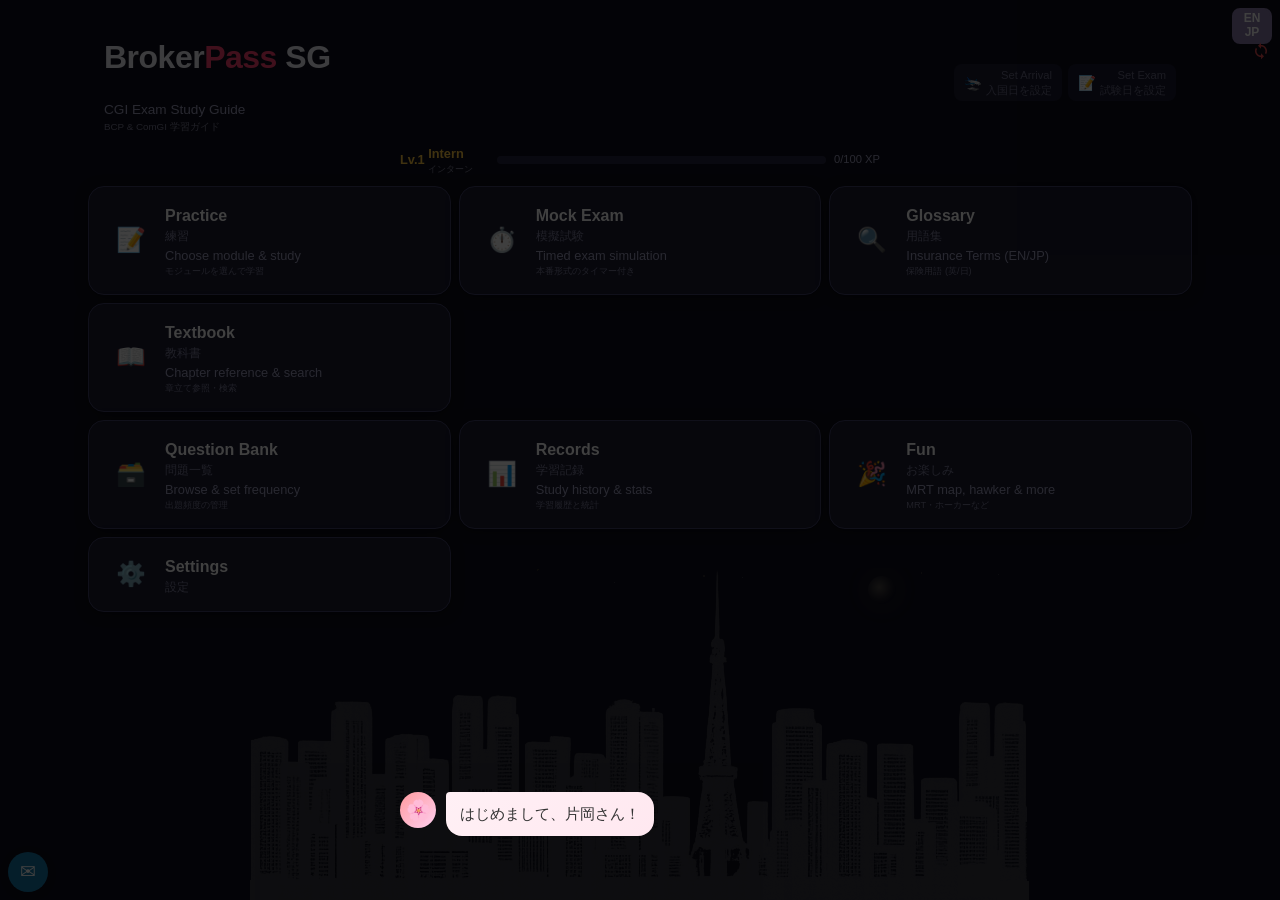
==== commit b6980a4f: "feat: Textbook Reference機能（Phase 2: ビュー＋パーサー） 片岡くんのフィードバック「試験後もリファレンスとして使いたい」に対応。 SCI教科書のtxtからJSON変換" ====
--- a/index.html
+++ b/index.html
@@ -25,11 +25,12 @@
   <link rel="stylesheet" href="css/desktop.css?v=2">
   <link rel="stylesheet" href="css/debug.css?v=1">
   <link rel="stylesheet" href="css/sakura-room.css?v=1">
+  <link rel="stylesheet" href="css/textbook.css?v=1">
 </head>
 <body>
   <div id="app"></div>
 
   <!-- Core -->
-  <script type="module" src="js/app.js?v=13"></script>
+  <script type="module" src="js/app.js?v=14"></script>
 </body>
 </html>
--- a/css/quiz.css
+++ b/css/quiz.css
@@ -357,6 +357,7 @@
   z-index: 100;
   box-shadow: 0 4px 12px var(--c-shadow);
   pointer-events: none;
+  opacity: 1;
   animation: fadeSlideUp 0.2s ease;
 }
 
--- a/css/sakura-room.css
+++ b/css/sakura-room.css
@@ -148,6 +148,20 @@
 .sr-chat::-webkit-scrollbar-thumb:hover {
   background: #e8a8b4;
 }
+/* Critical conversation hint label */
+.sakura-chat__critical-hint {
+  text-align: center;
+  font-size: 0.75rem;
+  color: #c87088;
+  padding: 6px 12px;
+  margin-bottom: 4px;
+  opacity: 0.8;
+  letter-spacing: 0.5px;
+}
+[data-theme="dark"] .sakura-chat__critical-hint {
+  color: #d4a0b0;
+}
+
 [data-theme="dark"] .sr-chat {
   scrollbar-color: #6a505a #2e2028;
 }
@@ -223,6 +237,16 @@
   font-style: italic;
   padding: 8px 16px;
 }
+
+
+/* Blackout overlay */
+.sr-blackout {
+  position: fixed; inset: 0;
+  background: #000; opacity: 0;
+  transition: opacity 0.8s ease;
+  z-index: 9999; pointer-events: none;
+}
+.sr-blackout--active { opacity: 1; }
 
 /* Image messages */
 .sr-msg__image {
@@ -544,6 +568,37 @@
   letter-spacing: 0.5px;
 }
 
+/* Badge (unread count / critical indicator) */
+.sakura-door__badge {
+  position: absolute;
+  top: -4px;
+  right: -4px;
+  min-width: 18px;
+  height: 18px;
+  padding: 0 5px;
+  border-radius: 9px;
+  background: #e05070;
+  color: #fff;
+  font-size: 0.65rem;
+  font-weight: 700;
+  line-height: 18px;
+  text-align: center;
+  box-shadow: 0 2px 6px rgba(224,80,112,0.4);
+  pointer-events: none;
+}
+
+/* Critical badge: pulsing ! */
+.sakura-door__badge--critical {
+  background: #d94060;
+  animation: sakura-badge-pulse 1.5s ease-in-out infinite;
+  font-size: 0.75rem;
+}
+
+@keyframes sakura-badge-pulse {
+  0%, 100% { transform: scale(1); box-shadow: 0 2px 6px rgba(217,64,96,0.4); }
+  50% { transform: scale(1.15); box-shadow: 0 3px 10px rgba(217,64,96,0.6); }
+}
+
 /* Dark mode */
 [data-theme="dark"] .sakura-door {
   filter: drop-shadow(0 4px 12px rgba(220,180,190,0.25));
--- a/css/textbook.css
+++ b/css/textbook.css
@@ -0,0 +1,319 @@
+/* ===== Textbook Reference View ===== */
+
+.textbook-content {
+  margin-top: var(--sp-sm);
+}
+
+/* ── Empty / Not Available ── */
+.textbook-empty {
+  text-align: center;
+  padding: var(--sp-lg) var(--sp-md);
+  color: var(--c-text-secondary);
+}
+.textbook-empty__icon {
+  font-size: 2.5rem;
+  margin-bottom: var(--sp-sm);
+}
+.textbook-empty__text {
+  font-size: 0.9rem;
+  line-height: 1.5;
+}
+
+/* ── Chapter Tree ── */
+.tb-chapter {
+  margin-bottom: var(--sp-xs);
+}
+.tb-chapter__header {
+  display: flex;
+  align-items: center;
+  gap: var(--sp-sm);
+  width: 100%;
+  padding: var(--sp-md);
+  background: var(--c-surface);
+  border: 1px solid var(--c-border);
+  border-radius: var(--radius);
+  cursor: pointer;
+  text-align: left;
+  font-size: 0.9rem;
+  transition: background var(--transition), border-color var(--transition);
+}
+.tb-chapter__header:hover,
+.tb-chapter__header--open {
+  background: var(--c-surface-alt);
+  border-color: var(--c-accent);
+}
+.tb-chapter__arrow {
+  flex-shrink: 0;
+  font-size: 0.7rem;
+  color: var(--c-text-secondary);
+  width: 1em;
+}
+.tb-chapter__num {
+  flex-shrink: 0;
+  font-weight: 700;
+  color: var(--c-accent);
+  font-size: 0.8rem;
+  min-width: 2.5em;
+}
+.tb-chapter__title {
+  flex: 1;
+  font-weight: 600;
+  text-transform: capitalize;
+  line-height: 1.3;
+}
+
+/* ── Sections list ── */
+.tb-sections {
+  padding-left: var(--sp-md);
+  border-left: 2px solid var(--c-border);
+  margin-left: var(--sp-md);
+  margin-top: var(--sp-xs);
+  margin-bottom: var(--sp-sm);
+}
+
+/* Learning Outcomes */
+.tb-lo {
+  padding: var(--sp-sm) var(--sp-md);
+  background: rgba(var(--c-accent-rgb, 228, 0, 43), 0.05);
+  border-radius: var(--radius);
+  margin-bottom: var(--sp-sm);
+  font-size: 0.8rem;
+}
+.tb-lo__title {
+  font-weight: 700;
+  font-size: 0.75rem;
+  text-transform: uppercase;
+  color: var(--c-accent);
+  margin-bottom: var(--sp-xs);
+}
+.tb-lo__list {
+  margin: 0;
+  padding-left: 1.2em;
+  line-height: 1.5;
+  color: var(--c-text-secondary);
+}
+.tb-lo__list li {
+  margin-bottom: 2px;
+}
+
+/* Section item (button) */
+.tb-section {
+  display: flex;
+  align-items: center;
+  gap: var(--sp-sm);
+  width: 100%;
+  padding: var(--sp-sm) var(--sp-md);
+  background: none;
+  border: none;
+  border-bottom: 1px solid var(--c-border);
+  cursor: pointer;
+  text-align: left;
+  font-size: 0.85rem;
+  transition: background var(--transition);
+  min-height: 44px;
+}
+.tb-section:hover {
+  background: var(--c-surface-alt);
+}
+.tb-section:last-child {
+  border-bottom: none;
+}
+.tb-section__num {
+  flex-shrink: 0;
+  font-weight: 700;
+  color: var(--c-accent);
+  font-size: 0.75rem;
+  min-width: 2em;
+}
+.tb-section__title {
+  flex: 1;
+  line-height: 1.3;
+  text-transform: capitalize;
+}
+.tb-section__count {
+  flex-shrink: 0;
+  font-size: 0.7rem;
+  color: var(--c-text-secondary);
+  background: var(--c-surface-alt);
+  padding: 2px 6px;
+  border-radius: 10px;
+}
+
+/* ── Breadcrumb ── */
+.tb-breadcrumb {
+  display: flex;
+  align-items: center;
+  flex-wrap: wrap;
+  gap: 2px;
+  font-size: 0.8rem;
+  color: var(--c-text-secondary);
+  margin-bottom: var(--sp-sm);
+}
+.tb-breadcrumb__link {
+  background: none;
+  border: none;
+  color: var(--c-accent);
+  cursor: pointer;
+  padding: 2px 4px;
+  font-size: inherit;
+  text-decoration: underline;
+}
+.tb-breadcrumb__sep {
+  color: var(--c-text-secondary);
+}
+
+/* ── Section Detail ── */
+.tb-detail__title {
+  font-size: 1.15rem;
+  font-weight: 700;
+  margin-bottom: var(--sp-md);
+  text-transform: capitalize;
+  line-height: 1.3;
+}
+
+.tb-paragraphs {
+  margin-bottom: var(--sp-md);
+}
+
+.tb-para {
+  display: flex;
+  gap: var(--sp-sm);
+  margin-bottom: var(--sp-sm);
+  line-height: 1.65;
+  font-size: 0.88rem;
+}
+.tb-para__num {
+  flex-shrink: 0;
+  font-weight: 700;
+  color: var(--c-accent);
+  font-size: 0.8rem;
+  min-width: 2.5em;
+  padding-top: 2px;
+}
+.tb-para__text {
+  flex: 1;
+}
+.tb-para__bullet {
+  padding-left: 1em;
+  position: relative;
+}
+.tb-para__bullet::before {
+  content: '\25AA';
+  position: absolute;
+  left: 0;
+}
+
+/* ── Subsection ── */
+.tb-subsection {
+  margin-bottom: var(--sp-md);
+  padding-top: var(--sp-sm);
+  border-top: 1px dashed var(--c-border);
+}
+.tb-subsection__title {
+  font-size: 0.95rem;
+  font-weight: 600;
+  margin-bottom: var(--sp-sm);
+  color: var(--c-text);
+}
+
+/* ── Related Questions ── */
+.tb-related {
+  margin-top: var(--sp-lg);
+  padding: var(--sp-md);
+  background: var(--c-surface);
+  border: 1px solid var(--c-border);
+  border-radius: var(--radius);
+}
+.tb-related__title {
+  font-weight: 700;
+  font-size: 0.85rem;
+  margin-bottom: var(--sp-sm);
+  color: var(--c-accent);
+}
+.tb-related__item {
+  display: flex;
+  align-items: flex-start;
+  gap: var(--sp-sm);
+  padding: var(--sp-xs) 0;
+  border-bottom: 1px solid var(--c-border);
+  font-size: 0.8rem;
+  line-height: 1.4;
+}
+.tb-related__item:last-child {
+  border-bottom: none;
+}
+.tb-related__badge {
+  flex-shrink: 0;
+  font-size: 0.65rem;
+  padding: 1px 5px;
+}
+.tb-related__text {
+  flex: 1;
+  color: var(--c-text-secondary);
+}
+.tb-related__more {
+  font-size: 0.75rem;
+  color: var(--c-text-secondary);
+  text-align: center;
+  padding-top: var(--sp-xs);
+}
+
+/* ── Prev/Next nav ── */
+.tb-nav {
+  display: flex;
+  justify-content: space-between;
+  margin-top: var(--sp-lg);
+  padding-top: var(--sp-md);
+  border-top: 1px solid var(--c-border);
+}
+.tb-nav__btn {
+  font-size: 0.85rem;
+}
+
+/* ── Search Results ── */
+.tb-search-count {
+  font-size: 0.8rem;
+  color: var(--c-text-secondary);
+  margin-bottom: var(--sp-sm);
+}
+.tb-search-item {
+  display: block;
+  width: 100%;
+  padding: var(--sp-sm) var(--sp-md);
+  background: var(--c-surface);
+  border: 1px solid var(--c-border);
+  border-radius: var(--radius);
+  margin-bottom: var(--sp-xs);
+  cursor: pointer;
+  text-align: left;
+  transition: border-color var(--transition);
+}
+.tb-search-item:hover {
+  border-color: var(--c-accent);
+}
+.tb-search-item__bc {
+  font-size: 0.7rem;
+  color: var(--c-accent);
+  margin-bottom: 4px;
+}
+.tb-search-item__snippet {
+  font-size: 0.82rem;
+  line-height: 1.4;
+  color: var(--c-text);
+}
+.tb-search-item__snippet mark {
+  background: rgba(228, 0, 43, 0.15);
+  color: var(--c-accent);
+  padding: 0 2px;
+  border-radius: 2px;
+}
+.tb-search-item__ref {
+  font-size: 0.7rem;
+  color: var(--c-text-secondary);
+}
+.tb-search-more {
+  text-align: center;
+  font-size: 0.8rem;
+  color: var(--c-text-secondary);
+  padding: var(--sp-sm);
+}
